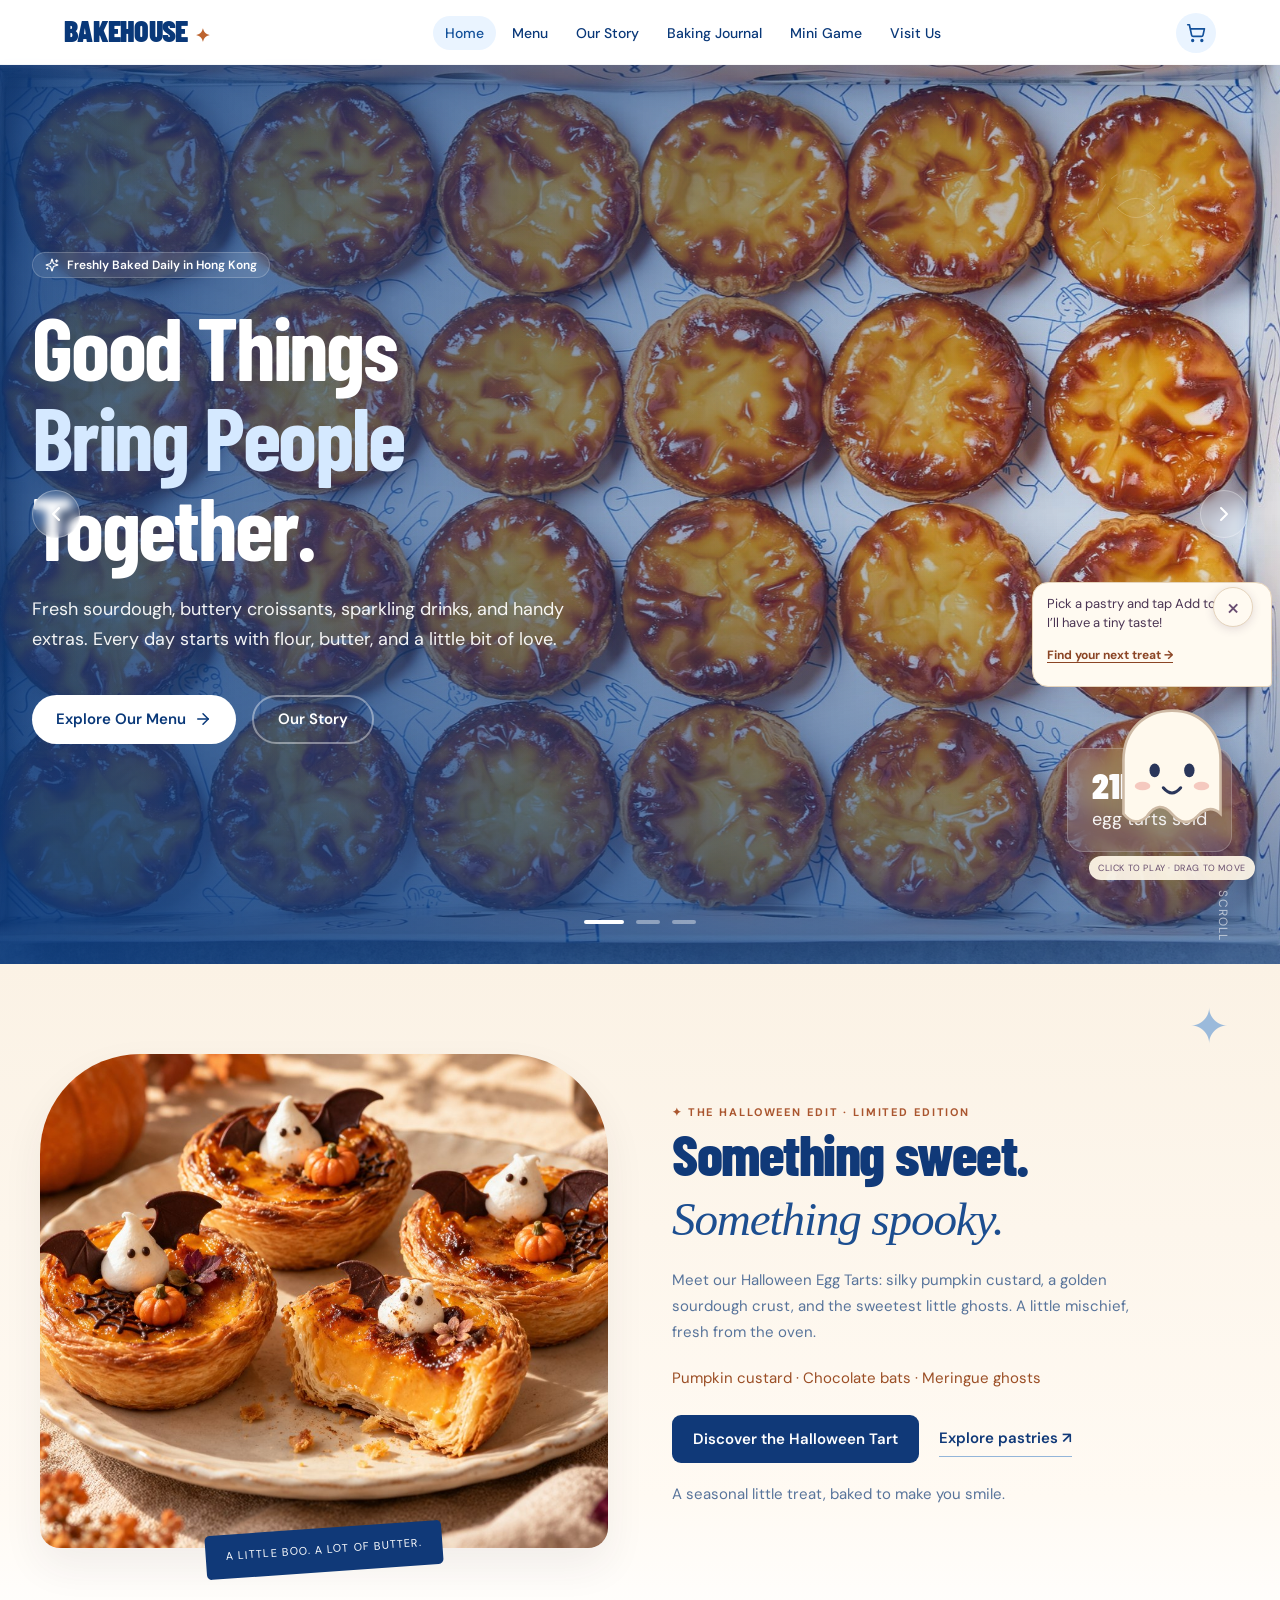
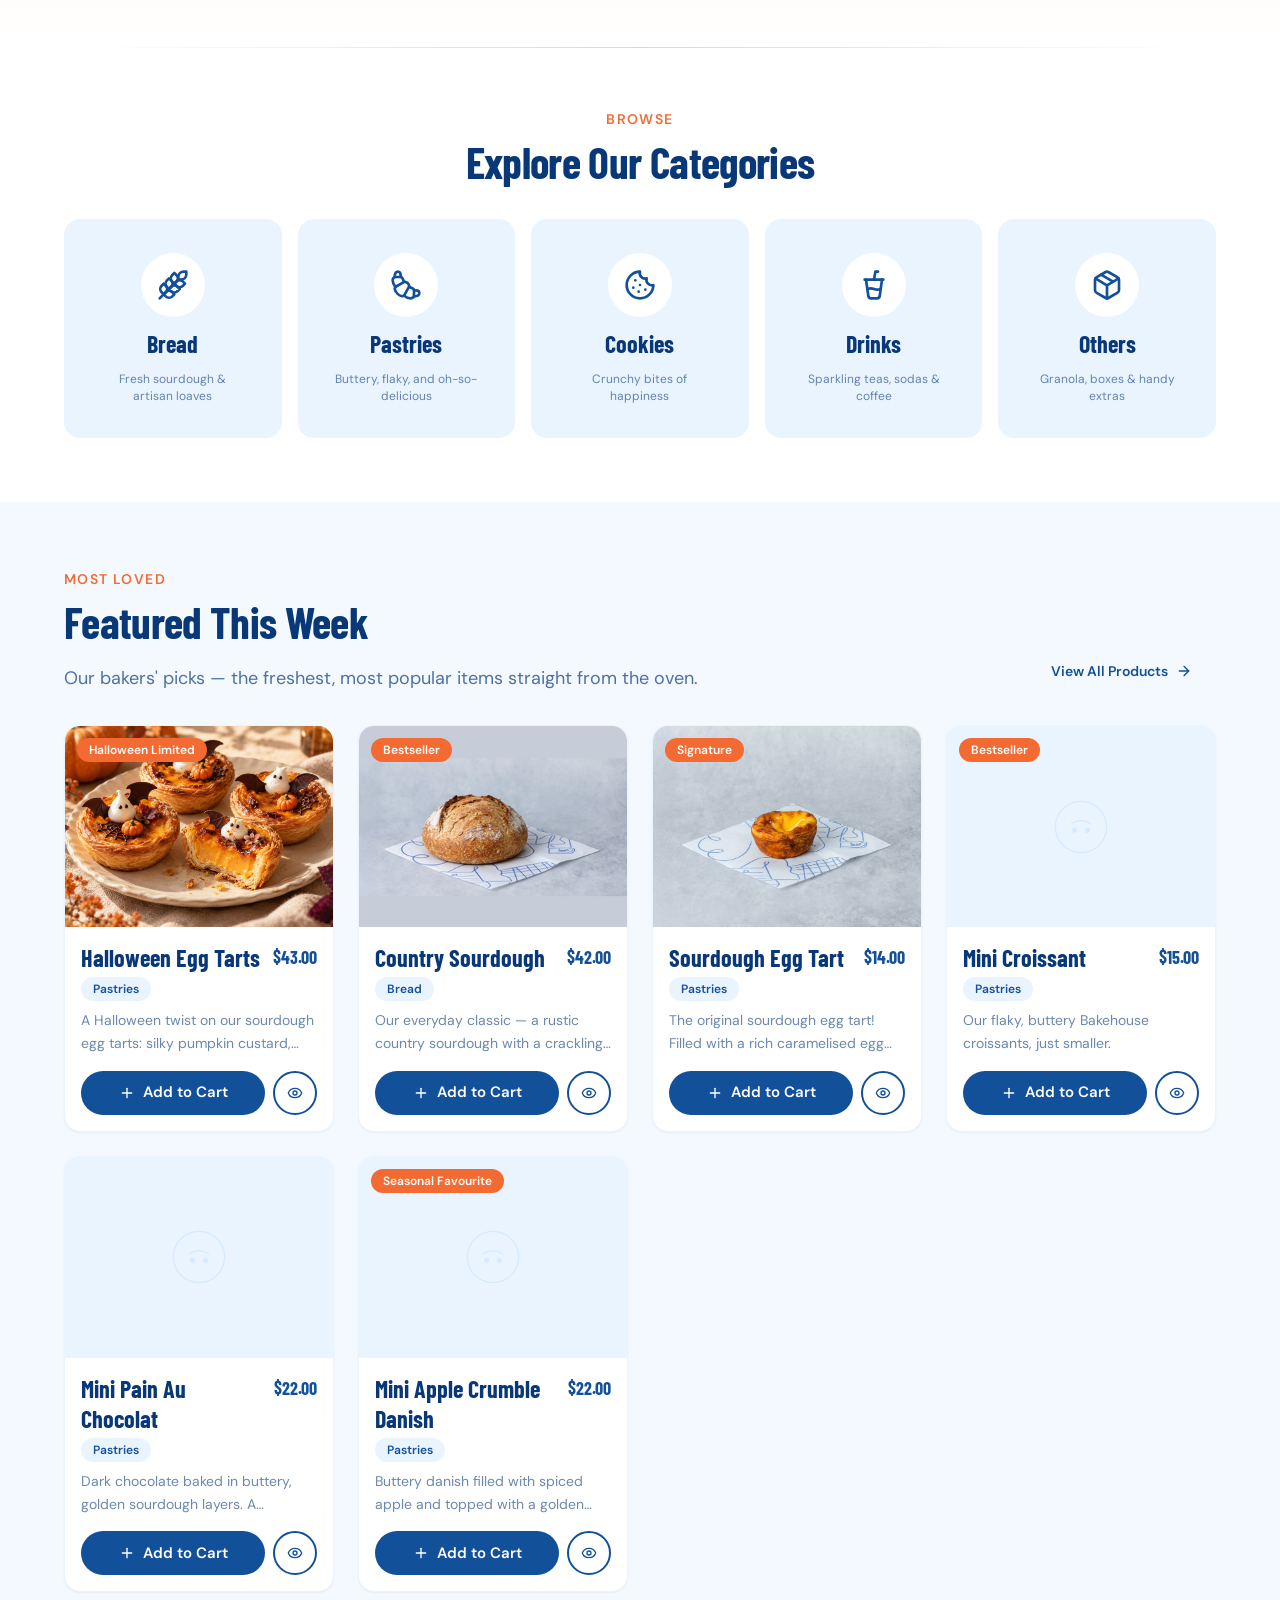
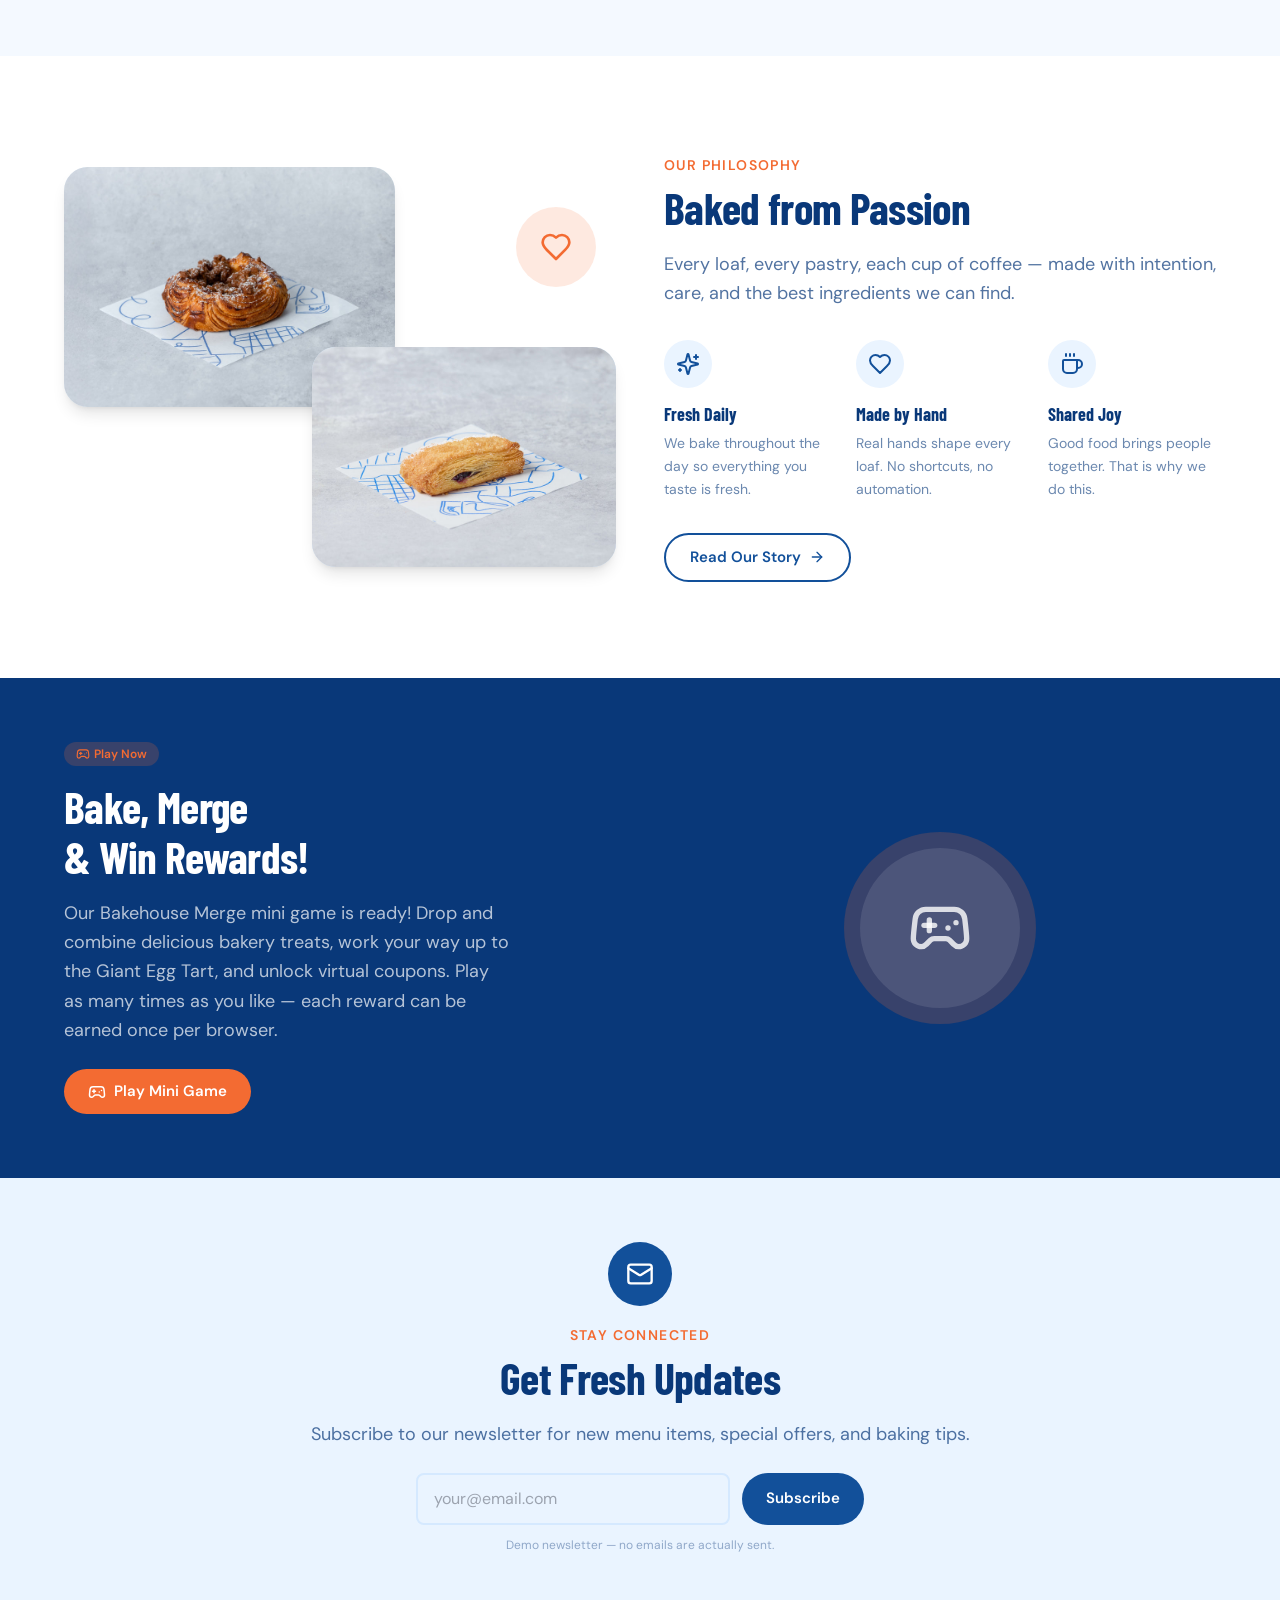
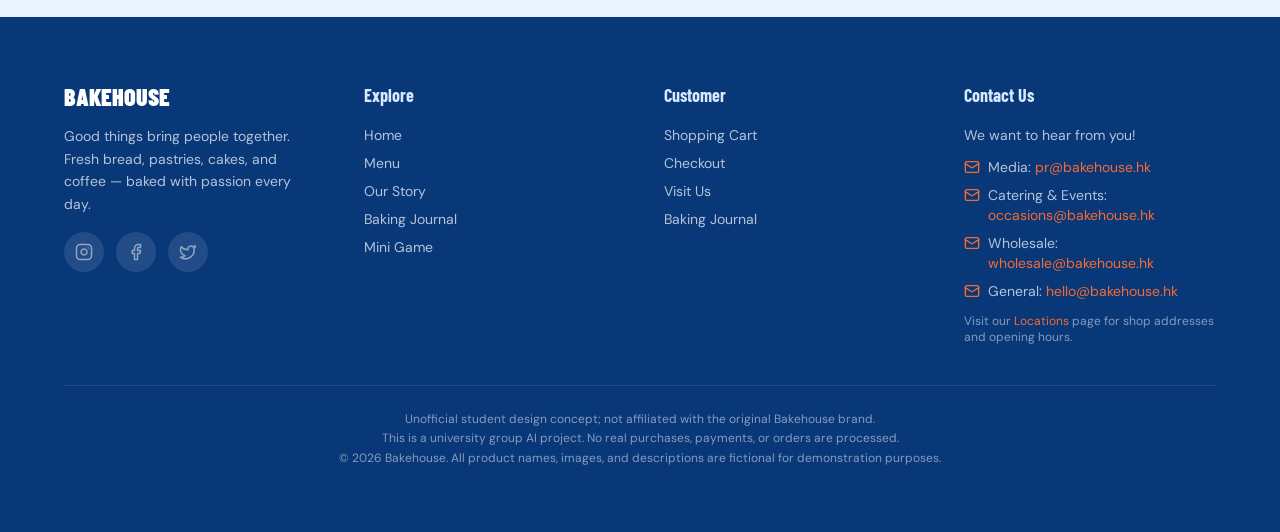
==== index.html @ 6589b511 "Load Boo game hint update" ====
<!DOCTYPE html>
<html lang="en">
  <head>
    <meta charset="UTF-8" />
    <link rel="icon" type="image/svg+xml" href="./favicon.svg" />
    <meta name="viewport" content="width=device-width, initial-scale=1.0" />
    <meta name="description" content="Bakehouse — A Modern Bakery Experience. Fresh bread, pastries, cakes, and coffee. Good things bring people together." />
    <meta name="author" content="Student Group AI Project" />
    <link rel="preconnect" href="https://fonts.googleapis.com" />
    <link rel="preconnect" href="https://fonts.gstatic.com" crossorigin />
    <link href="https://fonts.googleapis.com/css2?family=Barlow+Condensed:wght@400;500;600;700;800;900&family=Archivo+Black&family=DM+Sans:wght@400;500;600;700&family=Inter:wght@400;500;600;700&display=swap" rel="stylesheet" />
    <title>Bakehouse — A Modern Bakery Experience</title>
    <script type="module" crossorigin src="./assets/index-halloween.js?v=20261028gamehintv1"></script>
    <link rel="stylesheet" crossorigin href="./assets/index-Gh48ig3V.css">
    <link rel="stylesheet" href="./assets/halloween.css?v=20261027petrotatev4">
    <link rel="stylesheet" href="./assets/typography.css">
    <script>
      // Keep the embedded merge game at its natural height on mobile/desktop.
      window.addEventListener('message', function(event) {
        if (event.origin !== window.location.origin) return;
        if (!event.data || event.data.type !== 'bakehouse:game-height') return;
        var h = Number(event.data.height);
        if (!Number.isFinite(h) || h < 250 || h > 5000) return;
        document.querySelectorAll('iframe[src*="game.html?embedded=1"]').forEach(function(frame) {
          if (event.source === frame.contentWindow) frame.style.height = (h + 2) + 'px';
        });
      });
    </script>
    <script>
      // Reset SPA navigation at the moment a link is clicked and after React renders.
      (function(){
        if ('scrollRestoration' in history) history.scrollRestoration='manual';
        var token=0, previous=location.hash;
        function topNow(){
          window.scrollTo({left:0,top:0,behavior:'instant'});
          document.documentElement.scrollTop=0;
          document.body.scrollTop=0;
        }
        function reset(){
          var id=++token;
          document.documentElement.classList.add('route-resetting');
          topNow();
          // Let React finish the route render, then stop controlling the viewport.
          requestAnimationFrame(function(){
            if(id!==token)return;
            topNow();
            requestAnimationFrame(function(){
              if(id!==token)return;
              topNow();
              document.documentElement.classList.remove('route-resetting');
            });
          });
        }
        // React Router's Link uses click handlers before the hashchange occurs.
        document.addEventListener('click',function(e){
          if(e.defaultPrevented||e.button!==0||e.metaKey||e.ctrlKey||e.shiftKey||e.altKey)return;
          var link=e.target.closest&&e.target.closest('a[href]');
          if(!link)return;
          var url;
          try{url=new URL(link.href,location.href)}catch(_){return}
          if(url.origin!==location.origin||url.pathname!==location.pathname)return;
          if(url.hash && url.hash!==location.hash && url.hash.startsWith('#/')) reset();
        },true);
        window.addEventListener('hashchange',function(){if(location.hash!==previous){previous=location.hash;reset()}});
        window.addEventListener('popstate',reset);
        // Handle first load via a deep link too.
        if(location.hash && location.hash!=='#/')window.addEventListener('load',reset,{once:true});
      })();
    </script>
    <style>html.route-resetting,html.route-resetting body{scroll-behavior:auto!important;scroll-snap-type:none!important}</style>
  </head>
  <body>
    <div id="root"></div>
  </body>
</html>
---- assets/index-Gh48ig3V.css ----
*,:before,:after{--tw-border-spacing-x: 0;--tw-border-spacing-y: 0;--tw-translate-x: 0;--tw-translate-y: 0;--tw-rotate: 0;--tw-skew-x: 0;--tw-skew-y: 0;--tw-scale-x: 1;--tw-scale-y: 1;--tw-pan-x: ;--tw-pan-y: ;--tw-pinch-zoom: ;--tw-scroll-snap-strictness: proximity;--tw-gradient-from-position: ;--tw-gradient-via-position: ;--tw-gradient-to-position: ;--tw-ordinal: ;--tw-slashed-zero: ;--tw-numeric-figure: ;--tw-numeric-spacing: ;--tw-numeric-fraction: ;--tw-ring-inset: ;--tw-ring-offset-width: 0px;--tw-ring-offset-color: #fff;--tw-ring-color: rgb(59 130 246 / .5);--tw-ring-offset-shadow: 0 0 #0000;--tw-ring-shadow: 0 0 #0000;--tw-shadow: 0 0 #0000;--tw-shadow-colored: 0 0 #0000;--tw-blur: ;--tw-brightness: ;--tw-contrast: ;--tw-grayscale: ;--tw-hue-rotate: ;--tw-invert: ;--tw-saturate: ;--tw-sepia: ;--tw-drop-shadow: ;--tw-backdrop-blur: ;--tw-backdrop-brightness: ;--tw-backdrop-contrast: ;--tw-backdrop-grayscale: ;--tw-backdrop-hue-rotate: ;--tw-backdrop-invert: ;--tw-backdrop-opacity: ;--tw-backdrop-saturate: ;--tw-backdrop-sepia: ;--tw-contain-size: ;--tw-contain-layout: ;--tw-contain-paint: ;--tw-contain-style: }::backdrop{--tw-border-spacing-x: 0;--tw-border-spacing-y: 0;--tw-translate-x: 0;--tw-translate-y: 0;--tw-rotate: 0;--tw-skew-x: 0;--tw-skew-y: 0;--tw-scale-x: 1;--tw-scale-y: 1;--tw-pan-x: ;--tw-pan-y: ;--tw-pinch-zoom: ;--tw-scroll-snap-strictness: proximity;--tw-gradient-from-position: ;--tw-gradient-via-position: ;--tw-gradient-to-position: ;--tw-ordinal: ;--tw-slashed-zero: ;--tw-numeric-figure: ;--tw-numeric-spacing: ;--tw-numeric-fraction: ;--tw-ring-inset: ;--tw-ring-offset-width: 0px;--tw-ring-offset-color: #fff;--tw-ring-color: rgb(59 130 246 / .5);--tw-ring-offset-shadow: 0 0 #0000;--tw-ring-shadow: 0 0 #0000;--tw-shadow: 0 0 #0000;--tw-shadow-colored: 0 0 #0000;--tw-blur: ;--tw-brightness: ;--tw-contrast: ;--tw-grayscale: ;--tw-hue-rotate: ;--tw-invert: ;--tw-saturate: ;--tw-sepia: ;--tw-drop-shadow: ;--tw-backdrop-blur: ;--tw-backdrop-brightness: ;--tw-backdrop-contrast: ;--tw-backdrop-grayscale: ;--tw-backdrop-hue-rotate: ;--tw-backdrop-invert: ;--tw-backdrop-opacity: ;--tw-backdrop-saturate: ;--tw-backdrop-sepia: ;--tw-contain-size: ;--tw-contain-layout: ;--tw-contain-paint: ;--tw-contain-style: }*,:before,:after{box-sizing:border-box;border-width:0;border-style:solid;border-color:#e5e7eb}:before,:after{--tw-content: ""}html,:host{line-height:1.5;-webkit-text-size-adjust:100%;-moz-tab-size:4;-o-tab-size:4;tab-size:4;font-family:ui-sans-serif,system-ui,sans-serif,"Apple Color Emoji","Segoe UI Emoji",Segoe UI Symbol,"Noto Color Emoji";font-feature-settings:normal;font-variation-settings:normal;-webkit-tap-highlight-color:transparent}body{margin:0;line-height:inherit}hr{height:0;color:inherit;border-top-width:1px}abbr:where([title]){-webkit-text-decoration:underline dotted;text-decoration:underline dotted}h1,h2,h3,h4,h5,h6{font-size:inherit;font-weight:inherit}a{color:inherit;text-decoration:inherit}b,strong{font-weight:bolder}code,kbd,samp,pre{font-family:ui-monospace,SFMono-Regular,Menlo,Monaco,Consolas,Liberation Mono,Courier New,monospace;font-feature-settings:normal;font-variation-settings:normal;font-size:1em}small{font-size:80%}sub,sup{font-size:75%;line-height:0;position:relative;vertical-align:baseline}sub{bottom:-.25em}sup{top:-.5em}table{text-indent:0;border-color:inherit;border-collapse:collapse}button,input,optgroup,select,textarea{font-family:inherit;font-feature-settings:inherit;font-variation-settings:inherit;font-size:100%;font-weight:inherit;line-height:inherit;letter-spacing:inherit;color:inherit;margin:0;padding:0}button,select{text-transform:none}button,input:where([type=button]),input:where([type=reset]),input:where([type=submit]){-webkit-appearance:button;background-color:transparent;background-image:none}:-moz-focusring{outline:auto}:-moz-ui-invalid{box-shadow:none}progress{vertical-align:baseline}::-webkit-inner-spin-button,::-webkit-outer-spin-button{height:auto}[type=search]{-webkit-appearance:textfield;outline-offset:-2px}::-webkit-search-decoration{-webkit-appearance:none}::-webkit-file-upload-button{-webkit-appearance:button;font:inherit}summary{display:list-item}blockquote,dl,dd,h1,h2,h3,h4,h5,h6,hr,figure,p,pre{margin:0}fieldset{margin:0;padding:0}legend{padding:0}ol,ul,menu{list-style:none;margin:0;padding:0}dialog{padding:0}textarea{resize:vertical}input::-moz-placeholder,textarea::-moz-placeholder{opacity:1;color:#9ca3af}input::placeholder,textarea::placeholder{opacity:1;color:#9ca3af}button,[role=button]{cursor:pointer}:disabled{cursor:default}img,svg,video,canvas,audio,iframe,embed,object{display:block;vertical-align:middle}img,video{max-width:100%;height:auto}[hidden]:where(:not([hidden=until-found])){display:none}html{scroll-behavior:smooth}body{--tw-bg-opacity: 1;background-color:rgb(255 255 255 / var(--tw-bg-opacity, 1));font-family:DM Sans,sans-serif;--tw-text-opacity: 1;color:rgb(9 56 121 / var(--tw-text-opacity, 1));-webkit-font-smoothing:antialiased;-moz-osx-font-smoothing:grayscale}h1,h2,h3,h4,h5,h6{font-family:Barlow Condensed,sans-serif}*:focus-visible{border-radius:.25rem;outline:2px solid transparent;outline-offset:2px;--tw-ring-offset-shadow: var(--tw-ring-inset) 0 0 0 var(--tw-ring-offset-width) var(--tw-ring-offset-color);--tw-ring-shadow: var(--tw-ring-inset) 0 0 0 calc(2px + var(--tw-ring-offset-width)) var(--tw-ring-color);box-shadow:var(--tw-ring-offset-shadow),var(--tw-ring-shadow),var(--tw-shadow, 0 0 #0000);--tw-ring-opacity: 1;--tw-ring-color: rgb(18 80 154 / var(--tw-ring-opacity, 1));--tw-ring-offset-width: 2px;--tw-ring-offset-color: #FFFFFF}.container{width:100%}@media (min-width: 640px){.container{max-width:640px}}@media (min-width: 768px){.container{max-width:768px}}@media (min-width: 1024px){.container{max-width:1024px}}@media (min-width: 1280px){.container{max-width:1280px}}@media (min-width: 1536px){.container{max-width:1536px}}.btn-primary{display:inline-flex;align-items:center;justify-content:center;gap:.5rem;border-radius:9999px;--tw-bg-opacity: 1;background-color:rgb(18 80 154 / var(--tw-bg-opacity, 1));padding:.75rem 1.5rem;font-family:DM Sans,sans-serif;font-size:1rem;line-height:1.5rem;font-weight:600;--tw-text-opacity: 1;color:rgb(255 255 255 / var(--tw-text-opacity, 1));transition-property:all;transition-timing-function:cubic-bezier(.4,0,.2,1);transition-duration:.3s}.btn-primary:hover{--tw-translate-y: -.125rem;transform:translate(var(--tw-translate-x),var(--tw-translate-y)) rotate(var(--tw-rotate)) skew(var(--tw-skew-x)) skewY(var(--tw-skew-y)) scaleX(var(--tw-scale-x)) scaleY(var(--tw-scale-y));--tw-bg-opacity: 1;background-color:rgb(9 56 121 / var(--tw-bg-opacity, 1));--tw-shadow: 0 10px 15px -3px rgb(0 0 0 / .1), 0 4px 6px -4px rgb(0 0 0 / .1);--tw-shadow-colored: 0 10px 15px -3px var(--tw-shadow-color), 0 4px 6px -4px var(--tw-shadow-color);box-shadow:var(--tw-ring-offset-shadow, 0 0 #0000),var(--tw-ring-shadow, 0 0 #0000),var(--tw-shadow)}.btn-primary:active{--tw-translate-y: 0px;transform:translate(var(--tw-translate-x),var(--tw-translate-y)) rotate(var(--tw-rotate)) skew(var(--tw-skew-x)) skewY(var(--tw-skew-y)) scaleX(var(--tw-scale-x)) scaleY(var(--tw-scale-y))}.btn-secondary{display:inline-flex;align-items:center;justify-content:center;gap:.5rem;border-radius:9999px;border-width:2px;--tw-border-opacity: 1;border-color:rgb(18 80 154 / var(--tw-border-opacity, 1));padding:.75rem 1.5rem;font-family:DM Sans,sans-serif;font-size:1rem;line-height:1.5rem;font-weight:600;--tw-text-opacity: 1;color:rgb(18 80 154 / var(--tw-text-opacity, 1));transition-property:all;transition-timing-function:cubic-bezier(.4,0,.2,1);transition-duration:.3s}.btn-secondary:hover{--tw-translate-y: -.125rem;transform:translate(var(--tw-translate-x),var(--tw-translate-y)) rotate(var(--tw-rotate)) skew(var(--tw-skew-x)) skewY(var(--tw-skew-y)) scaleX(var(--tw-scale-x)) scaleY(var(--tw-scale-y));--tw-bg-opacity: 1;background-color:rgb(18 80 154 / var(--tw-bg-opacity, 1));--tw-text-opacity: 1;color:rgb(255 255 255 / var(--tw-text-opacity, 1));--tw-shadow: 0 10px 15px -3px rgb(0 0 0 / .1), 0 4px 6px -4px rgb(0 0 0 / .1);--tw-shadow-colored: 0 10px 15px -3px var(--tw-shadow-color), 0 4px 6px -4px var(--tw-shadow-color);box-shadow:var(--tw-ring-offset-shadow, 0 0 #0000),var(--tw-ring-shadow, 0 0 #0000),var(--tw-shadow)}.btn-secondary:active{--tw-translate-y: 0px;transform:translate(var(--tw-translate-x),var(--tw-translate-y)) rotate(var(--tw-rotate)) skew(var(--tw-skew-x)) skewY(var(--tw-skew-y)) scaleX(var(--tw-scale-x)) scaleY(var(--tw-scale-y))}.btn-accent{display:inline-flex;align-items:center;justify-content:center;gap:.5rem;border-radius:9999px;--tw-bg-opacity: 1;background-color:rgb(243 107 50 / var(--tw-bg-opacity, 1));padding:.75rem 1.5rem;font-family:DM Sans,sans-serif;font-size:1rem;line-height:1.5rem;font-weight:600;--tw-text-opacity: 1;color:rgb(255 255 255 / var(--tw-text-opacity, 1));transition-property:all;transition-timing-function:cubic-bezier(.4,0,.2,1);transition-duration:.3s}.btn-accent:hover{--tw-translate-y: -.125rem;transform:translate(var(--tw-translate-x),var(--tw-translate-y)) rotate(var(--tw-rotate)) skew(var(--tw-skew-x)) skewY(var(--tw-skew-y)) scaleX(var(--tw-scale-x)) scaleY(var(--tw-scale-y));opacity:.9;--tw-shadow: 0 10px 15px -3px rgb(0 0 0 / .1), 0 4px 6px -4px rgb(0 0 0 / .1);--tw-shadow-colored: 0 10px 15px -3px var(--tw-shadow-color), 0 4px 6px -4px var(--tw-shadow-color);box-shadow:var(--tw-ring-offset-shadow, 0 0 #0000),var(--tw-ring-shadow, 0 0 #0000),var(--tw-shadow)}.btn-accent:active{--tw-translate-y: 0px;transform:translate(var(--tw-translate-x),var(--tw-translate-y)) rotate(var(--tw-rotate)) skew(var(--tw-skew-x)) skewY(var(--tw-skew-y)) scaleX(var(--tw-scale-x)) scaleY(var(--tw-scale-y))}.card-hover{transition-property:all;transition-timing-function:cubic-bezier(.4,0,.2,1);transition-duration:.3s}.card-hover:hover{--tw-translate-y: -.25rem;transform:translate(var(--tw-translate-x),var(--tw-translate-y)) rotate(var(--tw-rotate)) skew(var(--tw-skew-x)) skewY(var(--tw-skew-y)) scaleX(var(--tw-scale-x)) scaleY(var(--tw-scale-y));--tw-shadow: 0 25px 50px -12px rgb(0 0 0 / .25);--tw-shadow-colored: 0 25px 50px -12px var(--tw-shadow-color);box-shadow:var(--tw-ring-offset-shadow, 0 0 #0000),var(--tw-ring-shadow, 0 0 #0000),var(--tw-shadow)}.section-padding{padding-left:1rem;padding-right:1rem}@media (min-width: 640px){.section-padding{padding-left:1.5rem;padding-right:1.5rem}}@media (min-width: 1024px){.section-padding{padding-left:2rem;padding-right:2rem}}@media (min-width: 1280px){.section-padding{padding-left:4rem;padding-right:4rem}}@media (min-width: 1536px){.section-padding{padding-left:6rem;padding-right:6rem}}.container-max{margin-left:auto;margin-right:auto;max-width:80rem}.input-field{width:100%;border-radius:.5rem;border-width:2px;--tw-border-opacity: 1;border-color:rgb(213 233 255 / var(--tw-border-opacity, 1));--tw-bg-opacity: 1;background-color:rgb(234 244 255 / var(--tw-bg-opacity, 1));padding:.75rem 1rem;font-family:DM Sans,sans-serif;font-size:1rem;line-height:1.5rem;--tw-text-opacity: 1;color:rgb(9 56 121 / var(--tw-text-opacity, 1))}.input-field::-moz-placeholder{--tw-placeholder-opacity: 1;color:rgb(156 163 175 / var(--tw-placeholder-opacity, 1))}.input-field::placeholder{--tw-placeholder-opacity: 1;color:rgb(156 163 175 / var(--tw-placeholder-opacity, 1))}.input-field{transition-property:color,background-color,border-color,text-decoration-color,fill,stroke;transition-timing-function:cubic-bezier(.4,0,.2,1);transition-duration:.2s}.input-field:focus{--tw-border-opacity: 1;border-color:rgb(18 80 154 / var(--tw-border-opacity, 1));--tw-bg-opacity: 1;background-color:rgb(255 255 255 / var(--tw-bg-opacity, 1));outline:2px solid transparent;outline-offset:2px}.badge{display:inline-flex;align-items:center;border-radius:9999px;padding:.25rem .75rem;font-family:DM Sans,sans-serif;font-size:.75rem;line-height:1rem;font-weight:600}.pointer-events-none{pointer-events:none}.\!visible{visibility:visible!important}.visible{visibility:visible}.fixed{position:fixed}.absolute{position:absolute}.relative{position:relative}.sticky{position:sticky}.inset-0{top:0;right:0;bottom:0;left:0}.inset-4{top:1rem;right:1rem;bottom:1rem;left:1rem}.inset-\[-5\%\]{top:-5%;right:-5%;bottom:-5%;left:-5%}.-bottom-12{bottom:-3rem}.-bottom-6{bottom:-1.5rem}.-left-4{left:-1rem}.-right-1{right:-.25rem}.-right-4{right:-1rem}.-right-6{right:-1.5rem}.-right-8{right:-2rem}.-top-1{top:-.25rem}.-top-8{top:-2rem}.bottom-0{bottom:0}.bottom-10{bottom:2.5rem}.bottom-28{bottom:7rem}.bottom-4{bottom:1rem}.bottom-48{bottom:12rem}.left-0{left:0}.left-1\/2{left:50%}.left-3{left:.75rem}.left-4{left:1rem}.left-8{left:2rem}.right-0{right:0}.right-12{right:3rem}.right-24{right:6rem}.right-3{right:.75rem}.right-4{right:1rem}.right-5{right:1.25rem}.right-6{right:1.5rem}.top-0{top:0}.top-1\/2{top:50%}.top-10{top:2.5rem}.top-24{top:6rem}.top-3{top:.75rem}.top-4{top:1rem}.top-48{top:12rem}.-z-10{z-index:-10}.z-0{z-index:0}.z-10{z-index:10}.z-20{z-index:20}.z-30{z-index:30}.z-40{z-index:40}.z-50{z-index:50}.z-\[100\]{z-index:100}.order-1{order:1}.order-2{order:2}.mx-auto{margin-left:auto;margin-right:auto}.mb-1{margin-bottom:.25rem}.mb-10{margin-bottom:2.5rem}.mb-12{margin-bottom:3rem}.mb-16{margin-bottom:4rem}.mb-2{margin-bottom:.5rem}.mb-3{margin-bottom:.75rem}.mb-4{margin-bottom:1rem}.mb-5{margin-bottom:1.25rem}.mb-6{margin-bottom:1.5rem}.mb-8{margin-bottom:2rem}.ml-2{margin-left:.5rem}.mr-1{margin-right:.25rem}.mr-2{margin-right:.5rem}.mt-0\.5{margin-top:.125rem}.mt-1{margin-top:.25rem}.mt-10{margin-top:2.5rem}.mt-12{margin-top:3rem}.mt-2{margin-top:.5rem}.mt-3{margin-top:.75rem}.mt-4{margin-top:1rem}.mt-6{margin-top:1.5rem}.mt-8{margin-top:2rem}.mt-auto{margin-top:auto}.line-clamp-2{overflow:hidden;display:-webkit-box;-webkit-box-orient:vertical;-webkit-line-clamp:2}.block{display:block}.inline-block{display:inline-block}.inline{display:inline}.flex{display:flex}.inline-flex{display:inline-flex}.grid{display:grid}.contents{display:contents}.hidden{display:none}.aspect-\[16\/9\]{aspect-ratio:16/9}.aspect-\[3\/4\]{aspect-ratio:3/4}.aspect-\[4\/3\]{aspect-ratio:4/3}.h-1{height:.25rem}.h-10{height:2.5rem}.h-12{height:3rem}.h-14{height:3.5rem}.h-16{height:4rem}.h-20{height:5rem}.h-24{height:6rem}.h-4{height:1rem}.h-48{height:12rem}.h-5{height:1.25rem}.h-64{height:16rem}.h-8{height:2rem}.h-9{height:2.25rem}.h-\[110\%\]{height:110%}.h-\[300px\]{height:300px}.h-\[400px\]{height:400px}.h-\[55\%\]{height:55%}.h-\[60\%\]{height:60%}.h-\[80\%\]{height:80%}.h-full{height:100%}.max-h-64{max-height:16rem}.min-h-\[120px\]{min-height:120px}.min-h-\[80px\]{min-height:80px}.min-h-screen{min-height:100vh}.w-10{width:2.5rem}.w-12{width:3rem}.w-14{width:3.5rem}.w-16{width:4rem}.w-20{width:5rem}.w-24{width:6rem}.w-4{width:1rem}.w-48{width:12rem}.w-5{width:1.25rem}.w-6{width:1.5rem}.w-64{width:16rem}.w-8{width:2rem}.w-9{width:2.25rem}.w-\[110\%\]{width:110%}.w-\[45\%\]{width:45%}.w-\[55\%\]{width:55%}.w-\[60\%\]{width:60%}.w-full{width:100%}.w-px{width:1px}.min-w-0{min-width:0px}.max-w-2xl{max-width:42rem}.max-w-3xl{max-width:48rem}.max-w-\[200px\]{max-width:200px}.max-w-\[260px\]{max-width:260px}.max-w-lg{max-width:32rem}.max-w-md{max-width:28rem}.max-w-xl{max-width:36rem}.flex-1{flex:1 1 0%}.flex-shrink-0{flex-shrink:0}.flex-grow{flex-grow:1}.origin-center{transform-origin:center}.-translate-x-1\/2{--tw-translate-x: -50%;transform:translate(var(--tw-translate-x),var(--tw-translate-y)) rotate(var(--tw-rotate)) skew(var(--tw-skew-x)) skewY(var(--tw-skew-y)) scaleX(var(--tw-scale-x)) scaleY(var(--tw-scale-y))}.-translate-y-1\/2{--tw-translate-y: -50%;transform:translate(var(--tw-translate-x),var(--tw-translate-y)) rotate(var(--tw-rotate)) skew(var(--tw-skew-x)) skewY(var(--tw-skew-y)) scaleX(var(--tw-scale-x)) scaleY(var(--tw-scale-y))}.translate-x-4{--tw-translate-x: 1rem;transform:translate(var(--tw-translate-x),var(--tw-translate-y)) rotate(var(--tw-rotate)) skew(var(--tw-skew-x)) skewY(var(--tw-skew-y)) scaleX(var(--tw-scale-x)) scaleY(var(--tw-scale-y))}.rotate-90{--tw-rotate: 90deg;transform:translate(var(--tw-translate-x),var(--tw-translate-y)) rotate(var(--tw-rotate)) skew(var(--tw-skew-x)) skewY(var(--tw-skew-y)) scaleX(var(--tw-scale-x)) scaleY(var(--tw-scale-y))}@keyframes bounce{0%,to{transform:translateY(-25%);animation-timing-function:cubic-bezier(.8,0,1,1)}50%{transform:none;animation-timing-function:cubic-bezier(0,0,.2,1)}}.animate-bounce{animation:bounce 1s infinite}@keyframes fadeIn{0%{opacity:0}to{opacity:1}}.animate-fade-in{animation:fadeIn .6s ease-out}@keyframes fadeInUp{0%{opacity:0;transform:translateY(20px)}to{opacity:1;transform:translateY(0)}}.animate-fade-in-up{animation:fadeInUp .6s ease-out}@keyframes float{0%,to{transform:translateY(0)}50%{transform:translateY(-10px)}}.animate-float{animation:float 3s ease-in-out infinite}@keyframes heroText{0%{opacity:0;transform:translateY(30px)}to{opacity:1;transform:translateY(0)}}.animate-hero-text{animation:heroText 1s cubic-bezier(.22,1,.36,1) forwards}@keyframes kenBurns{0%{transform:scale(1) translate(0)}to{transform:scale(1.08) translate(-1%,-1%)}}.animate-ken-burns{animation:kenBurns 6s ease-out forwards}@keyframes slideIn{0%{transform:translate(100%)}to{transform:translate(0)}}.animate-slide-in{animation:slideIn .3s ease-out}.cursor-not-allowed{cursor:not-allowed}.cursor-pointer{cursor:pointer}.select-none{-webkit-user-select:none;-moz-user-select:none;user-select:none}.resize-none{resize:none}.appearance-none{-webkit-appearance:none;-moz-appearance:none;appearance:none}.grid-cols-1{grid-template-columns:repeat(1,minmax(0,1fr))}.grid-cols-2{grid-template-columns:repeat(2,minmax(0,1fr))}.flex-col{flex-direction:column}.flex-wrap{flex-wrap:wrap}.items-start{align-items:flex-start}.items-end{align-items:flex-end}.items-center{align-items:center}.justify-center{justify-content:center}.justify-between{justify-content:space-between}.gap-0{gap:0px}.gap-1{gap:.25rem}.gap-10{gap:2.5rem}.gap-12{gap:3rem}.gap-2{gap:.5rem}.gap-3{gap:.75rem}.gap-4{gap:1rem}.gap-6{gap:1.5rem}.gap-8{gap:2rem}.space-y-2>:not([hidden])~:not([hidden]){--tw-space-y-reverse: 0;margin-top:calc(.5rem * calc(1 - var(--tw-space-y-reverse)));margin-bottom:calc(.5rem * var(--tw-space-y-reverse))}.space-y-20>:not([hidden])~:not([hidden]){--tw-space-y-reverse: 0;margin-top:calc(5rem * calc(1 - var(--tw-space-y-reverse)));margin-bottom:calc(5rem * var(--tw-space-y-reverse))}.space-y-3>:not([hidden])~:not([hidden]){--tw-space-y-reverse: 0;margin-top:calc(.75rem * calc(1 - var(--tw-space-y-reverse)));margin-bottom:calc(.75rem * var(--tw-space-y-reverse))}.space-y-4>:not([hidden])~:not([hidden]){--tw-space-y-reverse: 0;margin-top:calc(1rem * calc(1 - var(--tw-space-y-reverse)));margin-bottom:calc(1rem * var(--tw-space-y-reverse))}.space-y-5>:not([hidden])~:not([hidden]){--tw-space-y-reverse: 0;margin-top:calc(1.25rem * calc(1 - var(--tw-space-y-reverse)));margin-bottom:calc(1.25rem * var(--tw-space-y-reverse))}.space-y-6>:not([hidden])~:not([hidden]){--tw-space-y-reverse: 0;margin-top:calc(1.5rem * calc(1 - var(--tw-space-y-reverse)));margin-bottom:calc(1.5rem * var(--tw-space-y-reverse))}.self-start{align-self:flex-start}.overflow-hidden{overflow:hidden}.overflow-y-auto{overflow-y:auto}.truncate{overflow:hidden;text-overflow:ellipsis;white-space:nowrap}.whitespace-nowrap{white-space:nowrap}.whitespace-pre-line{white-space:pre-line}.rounded-2xl{border-radius:1rem}.rounded-3xl{border-radius:1.5rem}.rounded-\[2rem\]{border-radius:2rem}.rounded-\[40\%_60\%_60\%_40\%\/50\%_50\%_50\%_50\%\]{border-radius:40% 60% 60% 40%/50%}.rounded-\[50\%_50\%_50\%_50\%\/60\%_40\%_60\%_40\%\]{border-radius:50%/60% 40%}.rounded-full{border-radius:9999px}.rounded-lg{border-radius:.5rem}.rounded-xl{border-radius:.75rem}.border{border-width:1px}.border-0{border-width:0px}.border-2{border-width:2px}.border-t{border-top-width:1px}.border-t-2{border-top-width:2px}.border-dashed{border-style:dashed}.border-bakehouse-accent\/30{border-color:#f36b324d}.border-bakehouse-blue\/30{border-color:#12509a4d}.border-bakehouse-pale{--tw-border-opacity: 1;border-color:rgb(213 233 255 / var(--tw-border-opacity, 1))}.border-bakehouse-pale\/50{border-color:#d5e9ff80}.border-red-400{--tw-border-opacity: 1;border-color:rgb(248 113 113 / var(--tw-border-opacity, 1))}.border-transparent{border-color:transparent}.border-white\/10{border-color:#ffffff1a}.border-white\/20{border-color:#fff3}.border-white\/30{border-color:#ffffff4d}.border-white\/40{border-color:#fff6}.bg-bakehouse-accent{--tw-bg-opacity: 1;background-color:rgb(243 107 50 / var(--tw-bg-opacity, 1))}.bg-bakehouse-accent\/10{background-color:#f36b321a}.bg-bakehouse-accent\/15{background-color:#f36b3226}.bg-bakehouse-accent\/20{background-color:#f36b3233}.bg-bakehouse-blue{--tw-bg-opacity: 1;background-color:rgb(18 80 154 / var(--tw-bg-opacity, 1))}.bg-bakehouse-blue\/10{background-color:#12509a1a}.bg-bakehouse-deep{--tw-bg-opacity: 1;background-color:rgb(9 56 121 / var(--tw-bg-opacity, 1))}.bg-bakehouse-pale{--tw-bg-opacity: 1;background-color:rgb(213 233 255 / var(--tw-bg-opacity, 1))}.bg-bakehouse-pale\/50{background-color:#d5e9ff80}.bg-bakehouse-pale\/60{background-color:#d5e9ff99}.bg-bakehouse-soft{--tw-bg-opacity: 1;background-color:rgb(234 244 255 / var(--tw-bg-opacity, 1))}.bg-bakehouse-soft\/50{background-color:#eaf4ff80}.bg-bakehouse-soft\/95{background-color:#eaf4fff2}.bg-green-100{--tw-bg-opacity: 1;background-color:rgb(220 252 231 / var(--tw-bg-opacity, 1))}.bg-green-50{--tw-bg-opacity: 1;background-color:rgb(240 253 244 / var(--tw-bg-opacity, 1))}.bg-white{--tw-bg-opacity: 1;background-color:rgb(255 255 255 / var(--tw-bg-opacity, 1))}.bg-white\/10{background-color:#ffffff1a}.bg-white\/40{background-color:#fff6}.bg-white\/80{background-color:#fffc}.bg-white\/90{background-color:#ffffffe6}.bg-gradient-to-b{background-image:linear-gradient(to bottom,var(--tw-gradient-stops))}.bg-gradient-to-br{background-image:linear-gradient(to bottom right,var(--tw-gradient-stops))}.bg-gradient-to-r{background-image:linear-gradient(to right,var(--tw-gradient-stops))}.bg-gradient-to-t{background-image:linear-gradient(to top,var(--tw-gradient-stops))}.from-bakehouse-deep\/60{--tw-gradient-from: rgb(9 56 121 / .6) var(--tw-gradient-from-position);--tw-gradient-to: rgb(9 56 121 / 0) var(--tw-gradient-to-position);--tw-gradient-stops: var(--tw-gradient-from), var(--tw-gradient-to)}.from-bakehouse-deep\/80{--tw-gradient-from: rgb(9 56 121 / .8) var(--tw-gradient-from-position);--tw-gradient-to: rgb(9 56 121 / 0) var(--tw-gradient-to-position);--tw-gradient-stops: var(--tw-gradient-from), var(--tw-gradient-to)}.from-bakehouse-soft{--tw-gradient-from: #EAF4FF var(--tw-gradient-from-position);--tw-gradient-to: rgb(234 244 255 / 0) var(--tw-gradient-to-position);--tw-gradient-stops: var(--tw-gradient-from), var(--tw-gradient-to)}.via-bakehouse-deep\/40{--tw-gradient-to: rgb(9 56 121 / 0) var(--tw-gradient-to-position);--tw-gradient-stops: var(--tw-gradient-from), rgb(9 56 121 / .4) var(--tw-gradient-via-position), var(--tw-gradient-to)}.via-transparent{--tw-gradient-to: rgb(0 0 0 / 0) var(--tw-gradient-to-position);--tw-gradient-stops: var(--tw-gradient-from), transparent var(--tw-gradient-via-position), var(--tw-gradient-to)}.via-white{--tw-gradient-to: rgb(255 255 255 / 0) var(--tw-gradient-to-position);--tw-gradient-stops: var(--tw-gradient-from), #fff var(--tw-gradient-via-position), var(--tw-gradient-to)}.to-bakehouse-deep\/20{--tw-gradient-to: rgb(9 56 121 / .2) var(--tw-gradient-to-position)}.to-bakehouse-soft{--tw-gradient-to: #EAF4FF var(--tw-gradient-to-position)}.to-transparent{--tw-gradient-to: transparent var(--tw-gradient-to-position)}.to-white{--tw-gradient-to: #fff var(--tw-gradient-to-position)}.object-cover{-o-object-fit:cover;object-fit:cover}.p-1{padding:.25rem}.p-3{padding:.75rem}.p-4{padding:1rem}.p-5{padding:1.25rem}.p-6{padding:1.5rem}.p-8{padding:2rem}.px-2{padding-left:.5rem;padding-right:.5rem}.px-3{padding-left:.75rem;padding-right:.75rem}.px-4{padding-left:1rem;padding-right:1rem}.px-5{padding-left:1.25rem;padding-right:1.25rem}.px-6{padding-left:1.5rem;padding-right:1.5rem}.py-0\.5{padding-top:.125rem;padding-bottom:.125rem}.py-12{padding-top:3rem;padding-bottom:3rem}.py-16{padding-top:4rem;padding-bottom:4rem}.py-2{padding-top:.5rem;padding-bottom:.5rem}.py-20{padding-top:5rem;padding-bottom:5rem}.py-3{padding-top:.75rem;padding-bottom:.75rem}.py-4{padding-top:1rem;padding-bottom:1rem}.py-8{padding-top:2rem;padding-bottom:2rem}.pb-16{padding-bottom:4rem}.pb-32{padding-bottom:8rem}.pl-12{padding-left:3rem}.pr-8{padding-right:2rem}.pt-12{padding-top:3rem}.pt-16{padding-top:4rem}.pt-24{padding-top:6rem}.pt-3{padding-top:.75rem}.pt-4{padding-top:1rem}.pt-6{padding-top:1.5rem}.pt-8{padding-top:2rem}.text-left{text-align:left}.text-center{text-align:center}.font-black{font-family:Archivo Black,sans-serif}.font-body{font-family:DM Sans,sans-serif}.font-display{font-family:Barlow Condensed,sans-serif}.text-2xl{font-size:1.5rem;line-height:2rem}.text-3xl{font-size:1.875rem;line-height:2.25rem}.text-4xl{font-size:2.25rem;line-height:2.5rem}.text-5xl{font-size:3rem;line-height:1}.text-6xl{font-size:3.75rem;line-height:1}.text-\[8rem\]{font-size:8rem}.text-base{font-size:1rem;line-height:1.5rem}.text-lg{font-size:1.125rem;line-height:1.75rem}.text-sm{font-size:.875rem;line-height:1.25rem}.text-xl{font-size:1.25rem;line-height:1.75rem}.text-xs{font-size:.75rem;line-height:1rem}.font-black{font-weight:900}.font-bold{font-weight:700}.font-medium{font-weight:500}.font-semibold{font-weight:600}.uppercase{text-transform:uppercase}.leading-\[0\.92\]{line-height:.92}.leading-\[0\.95\]{line-height:.95}.leading-\[0\.9\]{line-height:.9}.leading-none{line-height:1}.leading-relaxed{line-height:1.625}.leading-snug{line-height:1.375}.leading-tight{line-height:1.25}.tracking-tight{letter-spacing:-.025em}.tracking-widest{letter-spacing:.1em}.text-bakehouse-accent{--tw-text-opacity: 1;color:rgb(243 107 50 / var(--tw-text-opacity, 1))}.text-bakehouse-blue{--tw-text-opacity: 1;color:rgb(18 80 154 / var(--tw-text-opacity, 1))}.text-bakehouse-blue\/20{color:#12509a33}.text-bakehouse-blue\/50{color:#12509a80}.text-bakehouse-blue\/60{color:#12509a99}.text-bakehouse-blue\/\[0\.06\]{color:#12509a0f}.text-bakehouse-deep{--tw-text-opacity: 1;color:rgb(9 56 121 / var(--tw-text-opacity, 1))}.text-bakehouse-deep\/40{color:#09387966}.text-bakehouse-deep\/50{color:#09387980}.text-bakehouse-deep\/60{color:#09387999}.text-bakehouse-deep\/70{color:#093879b3}.text-bakehouse-deep\/80{color:#093879cc}.text-bakehouse-pale{--tw-text-opacity: 1;color:rgb(213 233 255 / var(--tw-text-opacity, 1))}.text-green-500{--tw-text-opacity: 1;color:rgb(34 197 94 / var(--tw-text-opacity, 1))}.text-green-600{--tw-text-opacity: 1;color:rgb(22 163 74 / var(--tw-text-opacity, 1))}.text-red-500{--tw-text-opacity: 1;color:rgb(239 68 68 / var(--tw-text-opacity, 1))}.text-white{--tw-text-opacity: 1;color:rgb(255 255 255 / var(--tw-text-opacity, 1))}.text-white\/50{color:#ffffff80}.text-white\/60{color:#fff9}.text-white\/70{color:#ffffffb3}.text-white\/80{color:#fffc}.opacity-0{opacity:0}.opacity-100{opacity:1}.opacity-20{opacity:.2}.shadow-2xl{--tw-shadow: 0 25px 50px -12px rgb(0 0 0 / .25);--tw-shadow-colored: 0 25px 50px -12px var(--tw-shadow-color);box-shadow:var(--tw-ring-offset-shadow, 0 0 #0000),var(--tw-ring-shadow, 0 0 #0000),var(--tw-shadow)}.shadow-lg{--tw-shadow: 0 10px 15px -3px rgb(0 0 0 / .1), 0 4px 6px -4px rgb(0 0 0 / .1);--tw-shadow-colored: 0 10px 15px -3px var(--tw-shadow-color), 0 4px 6px -4px var(--tw-shadow-color);box-shadow:var(--tw-ring-offset-shadow, 0 0 #0000),var(--tw-ring-shadow, 0 0 #0000),var(--tw-shadow)}.shadow-md{--tw-shadow: 0 4px 6px -1px rgb(0 0 0 / .1), 0 2px 4px -2px rgb(0 0 0 / .1);--tw-shadow-colored: 0 4px 6px -1px var(--tw-shadow-color), 0 2px 4px -2px var(--tw-shadow-color);box-shadow:var(--tw-ring-offset-shadow, 0 0 #0000),var(--tw-ring-shadow, 0 0 #0000),var(--tw-shadow)}.shadow-sm{--tw-shadow: 0 1px 2px 0 rgb(0 0 0 / .05);--tw-shadow-colored: 0 1px 2px 0 var(--tw-shadow-color);box-shadow:var(--tw-ring-offset-shadow, 0 0 #0000),var(--tw-ring-shadow, 0 0 #0000),var(--tw-shadow)}.shadow-xl{--tw-shadow: 0 20px 25px -5px rgb(0 0 0 / .1), 0 8px 10px -6px rgb(0 0 0 / .1);--tw-shadow-colored: 0 20px 25px -5px var(--tw-shadow-color), 0 8px 10px -6px var(--tw-shadow-color);box-shadow:var(--tw-ring-offset-shadow, 0 0 #0000),var(--tw-ring-shadow, 0 0 #0000),var(--tw-shadow)}.ring-\[6px\]{--tw-ring-offset-shadow: var(--tw-ring-inset) 0 0 0 var(--tw-ring-offset-width) var(--tw-ring-offset-color);--tw-ring-shadow: var(--tw-ring-inset) 0 0 0 calc(6px + var(--tw-ring-offset-width)) var(--tw-ring-color);box-shadow:var(--tw-ring-offset-shadow),var(--tw-ring-shadow),var(--tw-shadow, 0 0 #0000)}.ring-bakehouse-soft{--tw-ring-opacity: 1;--tw-ring-color: rgb(234 244 255 / var(--tw-ring-opacity, 1))}.blur-3xl{--tw-blur: blur(64px);filter:var(--tw-blur) var(--tw-brightness) var(--tw-contrast) var(--tw-grayscale) var(--tw-hue-rotate) var(--tw-invert) var(--tw-saturate) var(--tw-sepia) var(--tw-drop-shadow)}.filter{filter:var(--tw-blur) var(--tw-brightness) var(--tw-contrast) var(--tw-grayscale) var(--tw-hue-rotate) var(--tw-invert) var(--tw-saturate) var(--tw-sepia) var(--tw-drop-shadow)}.backdrop-blur-md{--tw-backdrop-blur: blur(12px);-webkit-backdrop-filter:var(--tw-backdrop-blur) var(--tw-backdrop-brightness) var(--tw-backdrop-contrast) var(--tw-backdrop-grayscale) var(--tw-backdrop-hue-rotate) var(--tw-backdrop-invert) var(--tw-backdrop-opacity) var(--tw-backdrop-saturate) var(--tw-backdrop-sepia);backdrop-filter:var(--tw-backdrop-blur) var(--tw-backdrop-brightness) var(--tw-backdrop-contrast) var(--tw-backdrop-grayscale) var(--tw-backdrop-hue-rotate) var(--tw-backdrop-invert) var(--tw-backdrop-opacity) var(--tw-backdrop-saturate) var(--tw-backdrop-sepia)}.backdrop-blur-sm{--tw-backdrop-blur: blur(4px);-webkit-backdrop-filter:var(--tw-backdrop-blur) var(--tw-backdrop-brightness) var(--tw-backdrop-contrast) var(--tw-backdrop-grayscale) var(--tw-backdrop-hue-rotate) var(--tw-backdrop-invert) var(--tw-backdrop-opacity) var(--tw-backdrop-saturate) var(--tw-backdrop-sepia);backdrop-filter:var(--tw-backdrop-blur) var(--tw-backdrop-brightness) var(--tw-backdrop-contrast) var(--tw-backdrop-grayscale) var(--tw-backdrop-hue-rotate) var(--tw-backdrop-invert) var(--tw-backdrop-opacity) var(--tw-backdrop-saturate) var(--tw-backdrop-sepia)}.transition-all{transition-property:all;transition-timing-function:cubic-bezier(.4,0,.2,1);transition-duration:.15s}.transition-colors{transition-property:color,background-color,border-color,text-decoration-color,fill,stroke;transition-timing-function:cubic-bezier(.4,0,.2,1);transition-duration:.15s}.transition-opacity{transition-property:opacity;transition-timing-function:cubic-bezier(.4,0,.2,1);transition-duration:.15s}.transition-transform{transition-property:transform;transition-timing-function:cubic-bezier(.4,0,.2,1);transition-duration:.15s}.duration-1000{transition-duration:1s}.duration-200{transition-duration:.2s}.duration-300{transition-duration:.3s}.duration-500{transition-duration:.5s}.ease-in-out{transition-timing-function:cubic-bezier(.4,0,.2,1)}.scroll-to-top{position:fixed;bottom:2rem;right:2rem;z-index:50}@media (prefers-reduced-motion: reduce){*,*:before,*:after{animation-duration:.01ms!important;animation-iteration-count:1!important;transition-duration:.01ms!important;scroll-behavior:auto!important}}::-webkit-scrollbar{width:8px}::-webkit-scrollbar-track{background:#eaf4ff}::-webkit-scrollbar-thumb{background:#12509a;border-radius:4px}::-webkit-scrollbar-thumb:hover{background:#093879}.hover\:rotate-0:hover{--tw-rotate: 0deg;transform:translate(var(--tw-translate-x),var(--tw-translate-y)) rotate(var(--tw-rotate)) skew(var(--tw-skew-x)) skewY(var(--tw-skew-y)) scaleX(var(--tw-scale-x)) scaleY(var(--tw-scale-y))}.hover\:scale-110:hover{--tw-scale-x: 1.1;--tw-scale-y: 1.1;transform:translate(var(--tw-translate-x),var(--tw-translate-y)) rotate(var(--tw-rotate)) skew(var(--tw-skew-x)) skewY(var(--tw-skew-y)) scaleX(var(--tw-scale-x)) scaleY(var(--tw-scale-y))}.hover\:border-bakehouse-blue:hover{--tw-border-opacity: 1;border-color:rgb(18 80 154 / var(--tw-border-opacity, 1))}.hover\:bg-bakehouse-blue:hover{--tw-bg-opacity: 1;background-color:rgb(18 80 154 / var(--tw-bg-opacity, 1))}.hover\:bg-bakehouse-deep:hover{--tw-bg-opacity: 1;background-color:rgb(9 56 121 / var(--tw-bg-opacity, 1))}.hover\:bg-bakehouse-pale:hover{--tw-bg-opacity: 1;background-color:rgb(213 233 255 / var(--tw-bg-opacity, 1))}.hover\:bg-bakehouse-soft:hover{--tw-bg-opacity: 1;background-color:rgb(234 244 255 / var(--tw-bg-opacity, 1))}.hover\:bg-bakehouse-soft\/50:hover{background-color:#eaf4ff80}.hover\:bg-white\/10:hover{background-color:#ffffff1a}.hover\:bg-white\/20:hover{background-color:#fff3}.hover\:bg-white\/60:hover{background-color:#fff9}.hover\:text-bakehouse-accent:hover{--tw-text-opacity: 1;color:rgb(243 107 50 / var(--tw-text-opacity, 1))}.hover\:text-bakehouse-blue:hover{--tw-text-opacity: 1;color:rgb(18 80 154 / var(--tw-text-opacity, 1))}.hover\:text-bakehouse-deep:hover{--tw-text-opacity: 1;color:rgb(9 56 121 / var(--tw-text-opacity, 1))}.hover\:text-red-700:hover{--tw-text-opacity: 1;color:rgb(185 28 28 / var(--tw-text-opacity, 1))}.hover\:text-white:hover{--tw-text-opacity: 1;color:rgb(255 255 255 / var(--tw-text-opacity, 1))}.hover\:underline:hover{text-decoration-line:underline}.hover\:opacity-80:hover{opacity:.8}.hover\:shadow-md:hover{--tw-shadow: 0 4px 6px -1px rgb(0 0 0 / .1), 0 2px 4px -2px rgb(0 0 0 / .1);--tw-shadow-colored: 0 4px 6px -1px var(--tw-shadow-color), 0 2px 4px -2px var(--tw-shadow-color);box-shadow:var(--tw-ring-offset-shadow, 0 0 #0000),var(--tw-ring-shadow, 0 0 #0000),var(--tw-shadow)}.disabled\:cursor-not-allowed:disabled{cursor:not-allowed}.disabled\:opacity-40:disabled{opacity:.4}.group:hover .group-hover\:scale-105{--tw-scale-x: 1.05;--tw-scale-y: 1.05;transform:translate(var(--tw-translate-x),var(--tw-translate-y)) rotate(var(--tw-rotate)) skew(var(--tw-skew-x)) skewY(var(--tw-skew-y)) scaleX(var(--tw-scale-x)) scaleY(var(--tw-scale-y))}.group:hover .group-hover\:scale-110{--tw-scale-x: 1.1;--tw-scale-y: 1.1;transform:translate(var(--tw-translate-x),var(--tw-translate-y)) rotate(var(--tw-rotate)) skew(var(--tw-skew-x)) skewY(var(--tw-skew-y)) scaleX(var(--tw-scale-x)) scaleY(var(--tw-scale-y))}.group:hover .group-hover\:bg-bakehouse-blue{--tw-bg-opacity: 1;background-color:rgb(18 80 154 / var(--tw-bg-opacity, 1))}.group:hover .group-hover\:text-white{--tw-text-opacity: 1;color:rgb(255 255 255 / var(--tw-text-opacity, 1))}.group:hover .group-hover\:opacity-100{opacity:1}@media (min-width: 640px){.sm\:left-8{left:2rem}.sm\:right-12{right:3rem}.sm\:right-8{right:2rem}.sm\:col-span-2{grid-column:span 2 / span 2}.sm\:block{display:block}.sm\:flex{display:flex}.sm\:h-28{height:7rem}.sm\:w-28{width:7rem}.sm\:grid-cols-2{grid-template-columns:repeat(2,minmax(0,1fr))}.sm\:grid-cols-3{grid-template-columns:repeat(3,minmax(0,1fr))}.sm\:flex-row{flex-direction:row}.sm\:items-center{align-items:center}.sm\:p-8{padding:2rem}.sm\:px-6{padding-left:1.5rem;padding-right:1.5rem}.sm\:py-16{padding-top:4rem;padding-bottom:4rem}.sm\:text-3xl{font-size:1.875rem;line-height:2.25rem}.sm\:text-4xl{font-size:2.25rem;line-height:2.5rem}.sm\:text-5xl{font-size:3rem;line-height:1}.sm\:text-6xl{font-size:3.75rem;line-height:1}.sm\:text-7xl{font-size:4.5rem;line-height:1}.sm\:text-\[12rem\]{font-size:12rem}.sm\:text-base{font-size:1rem;line-height:1.5rem}.sm\:text-lg{font-size:1.125rem;line-height:1.75rem}.sm\:text-xl{font-size:1.25rem;line-height:1.75rem}}@media (min-width: 768px){.md\:col-span-2{grid-column:span 2 / span 2}.md\:aspect-auto{aspect-ratio:auto}.md\:h-full{height:100%}.md\:grid-cols-2{grid-template-columns:repeat(2,minmax(0,1fr))}.md\:grid-cols-3{grid-template-columns:repeat(3,minmax(0,1fr))}}@media (min-width: 1024px){.lg\:-left-10{left:-2.5rem}.lg\:left-1\/2{left:50%}.lg\:left-1\/4{left:25%}.lg\:right-1\/4{right:25%}.lg\:order-1{order:1}.lg\:order-2{order:2}.lg\:col-span-1{grid-column:span 1 / span 1}.lg\:col-span-2{grid-column:span 2 / span 2}.lg\:col-span-5{grid-column:span 5 / span 5}.lg\:col-span-7{grid-column:span 7 / span 7}.lg\:col-start-1{grid-column-start:1}.lg\:col-start-2{grid-column-start:2}.lg\:col-start-6{grid-column-start:6}.lg\:col-start-7{grid-column-start:7}.lg\:col-start-8{grid-column-start:8}.lg\:mx-0{margin-left:0;margin-right:0}.lg\:mb-24{margin-bottom:6rem}.lg\:block{display:block}.lg\:flex{display:flex}.lg\:hidden{display:none}.lg\:aspect-\[16\/10\]{aspect-ratio:16/10}.lg\:-translate-x-1\/2{--tw-translate-x: -50%;transform:translate(var(--tw-translate-x),var(--tw-translate-y)) rotate(var(--tw-rotate)) skew(var(--tw-skew-x)) skewY(var(--tw-skew-y)) scaleX(var(--tw-scale-x)) scaleY(var(--tw-scale-y))}.lg\:-rotate-1{--tw-rotate: -1deg;transform:translate(var(--tw-translate-x),var(--tw-translate-y)) rotate(var(--tw-rotate)) skew(var(--tw-skew-x)) skewY(var(--tw-skew-y)) scaleX(var(--tw-scale-x)) scaleY(var(--tw-scale-y))}.lg\:rotate-1{--tw-rotate: 1deg;transform:translate(var(--tw-translate-x),var(--tw-translate-y)) rotate(var(--tw-rotate)) skew(var(--tw-skew-x)) skewY(var(--tw-skew-y)) scaleX(var(--tw-scale-x)) scaleY(var(--tw-scale-y))}.lg\:grid-cols-12{grid-template-columns:repeat(12,minmax(0,1fr))}.lg\:grid-cols-2{grid-template-columns:repeat(2,minmax(0,1fr))}.lg\:grid-cols-3{grid-template-columns:repeat(3,minmax(0,1fr))}.lg\:grid-cols-4{grid-template-columns:repeat(4,minmax(0,1fr))}.lg\:grid-cols-5{grid-template-columns:repeat(5,minmax(0,1fr))}.lg\:flex-row-reverse{flex-direction:row-reverse}.lg\:gap-12{gap:3rem}.lg\:gap-16{gap:4rem}.lg\:gap-20{gap:5rem}.lg\:gap-6{gap:1.5rem}.lg\:gap-8{gap:2rem}.lg\:space-y-32>:not([hidden])~:not([hidden]){--tw-space-y-reverse: 0;margin-top:calc(8rem * calc(1 - var(--tw-space-y-reverse)));margin-bottom:calc(8rem * var(--tw-space-y-reverse))}.lg\:px-8{padding-left:2rem;padding-right:2rem}.lg\:py-12{padding-top:3rem;padding-bottom:3rem}.lg\:py-16{padding-top:4rem;padding-bottom:4rem}.lg\:py-20{padding-top:5rem;padding-bottom:5rem}.lg\:py-24{padding-top:6rem;padding-bottom:6rem}.lg\:py-28{padding-top:7rem;padding-bottom:7rem}.lg\:pb-24{padding-bottom:6rem}.lg\:pl-8{padding-left:2rem}.lg\:pr-8{padding-right:2rem}.lg\:pt-20{padding-top:5rem}.lg\:text-left{text-align:left}.lg\:text-right{text-align:right}.lg\:text-5xl{font-size:3rem;line-height:1}.lg\:text-6xl{font-size:3.75rem;line-height:1}.lg\:text-7xl{font-size:4.5rem;line-height:1}.lg\:text-8xl{font-size:6rem;line-height:1}.lg\:text-\[16rem\]{font-size:16rem}}@media (min-width: 1280px){.xl\:grid-cols-4{grid-template-columns:repeat(4,minmax(0,1fr))}.xl\:text-9xl{font-size:8rem;line-height:1}}
---- assets/halloween.css ----
.hw-feature{background:#fcf3e5;color:#36263f;padding:80px 28px;position:relative;overflow:hidden}.hw-feature:before{content:'✦';position:absolute;right:4%;top:25px;font-size:48px;color:#c57c40}.hw-feature-inner{max-width:1200px;margin:auto;display:grid;grid-template-columns:1fr 1fr;align-items:center;gap:72px}.hw-photo{position:relative;padding-bottom:24px}.hw-photo img{width:100%;height:auto;aspect-ratio:1.15;object-fit:cover;border-radius:160px 160px 16px 16px}.hw-photo-stamp{position:absolute;bottom:0;left:50%;transform:translateX(-50%) rotate(-4deg);white-space:nowrap;background:#432c57;color:#fff5e1;padding:13px 20px;font-size:11px;letter-spacing:1.5px;border-radius:5px}.hw-eyebrow{font-size:11px!important;letter-spacing:2px;font-weight:700;color:#9b4e25!important;margin-bottom:22px!important}.hw-copy h2{font-family:Georgia,serif;font-size:clamp(36px,3.8vw,52px);line-height:1.08;letter-spacing:-.025em;margin:0 0 24px}.hw-copy h2 em{color:#a65029;font-weight:400}.hw-copy p{font-family:'DM Sans',sans-serif;font-size:16px;line-height:1.7;color:#67566b;margin:0 0 20px}.hw-copy .hw-product-note{font-size:13px;color:#9b4e25}.hw-actions{display:flex;gap:22px;align-items:center;flex-wrap:wrap;margin:26px 0 18px}.hw-primary{background:#432c57;color:#fff8e9;padding:16px 23px;border-radius:5px;font:600 15px 'DM Sans',sans-serif;border:0;cursor:pointer;transition:background .2s,transform .2s}.hw-primary:hover{background:#70446d;transform:translateY(-2px)}.hw-link{font-size:15px;font-weight:600;border-bottom:1px solid #c1a4ba;padding:7px 0}.hw-copy .hw-caption{font-size:13px;color:#7d6a7e}.hw-primary:focus-visible,.hw-link:focus-visible,.hw-ghost-button:focus-visible,.hw-pet-close:focus-visible,.hw-pet-restore:focus-visible{outline:3px solid #db914e;outline-offset:4px}
.hw-pet{position:fixed;right:22px;bottom:20px;z-index:45;width:172px;text-align:center;pointer-events:none;font-family:'DM Sans',sans-serif}.hw-ghost-button{position:relative;display:block;width:156px;height:166px;margin:0 auto;padding:0;background:none;border:0;cursor:pointer;pointer-events:auto}.hw-ghost{width:100%;height:100%;overflow:visible;filter:drop-shadow(0 8px 10px #432c5710)}.hw-ghost-body{transform-origin:90px 100px;animation:hw-float 3s ease-in-out infinite}.hw-pet-name{display:inline-block;background:#fff8e9ed;color:#654b6c;padding:5px 9px;border-radius:20px;letter-spacing:.6px;font-size:9px}.hw-bubble{background:#fffaf1;color:#4a3453;border:1px solid #e5d4bc;border-radius:16px 16px 4px 16px;padding:12px 14px;font-size:14px;line-height:1.5;box-shadow:0 8px 28px #402a5112;text-align:left;width:206px;margin-left:-34px;opacity:0;transform:translateY(8px);transition:opacity .2s,transform .2s;max-height:120px;overflow:hidden}.hw-pet:hover .hw-bubble,.hw-pet:focus-within .hw-bubble,.hw-active .hw-bubble{opacity:1;transform:translateY(0)}.hw-pet-close{position:absolute;right:0;top:94px;pointer-events:auto;border:1px solid #e5d4bc;border-radius:50%;background:#fffaf1;color:#684c70;width:27px;height:27px;cursor:pointer;font-size:18px}.hw-snack{position:absolute;left:52px;top:103px;display:block;width:56px;height:48px;overflow:hidden;border-radius:50%;filter:drop-shadow(0 3px 4px #432c5733)}.hw-snack img{width:100%;height:100%;object-fit:cover}.hw-catch .hw-snack{animation:hw-catch .65s ease-out both}.hw-eat .hw-snack{animation:hw-nibble 1.85s steps(4,end) both}.hw-eat .hw-ghost-body{animation:hw-chew .28s ease-in-out infinite}.hw-eat .hw-mouth{animation:hw-mouth .28s ease-in-out infinite;transform-origin:91px 120px}.hw-happy .hw-snack{display:none}.hw-sparkles{position:absolute;top:45px;left:0;width:100%;font-size:30px;color:#d88c42;opacity:0;pointer-events:none}.hw-happy .hw-sparkles{animation:hw-sparkles 1.6s ease-out both}.hw-pet-restore{position:fixed;right:20px;bottom:20px;z-index:45;border:1px solid #e5d4bc;border-radius:50%;width:46px;height:46px;background:#fff8e9;box-shadow:0 4px 16px #402a511a;font-size:25px;cursor:pointer}body:has(.hw-feature) header nav>a:first-child:after{content:'✦';color:#bd642f;font-size:18px;margin-left:8px}
@keyframes hw-float{50%{transform:translateY(-7px) rotate(2deg)}}@keyframes hw-catch{from{transform:translate(-90px,-70px) rotate(-24deg) scale(.3);opacity:0}to{transform:none;opacity:1}}@keyframes hw-chew{50%{transform:translateY(3px) rotate(-3deg)}}@keyframes hw-mouth{50%{transform:scale(1.3,.5)}}@keyframes hw-nibble{0%{clip-path:inset(0);transform:rotate(-8deg)}25%{clip-path:inset(0 24% 0 0);transform:rotate(8deg)}50%{clip-path:inset(0 48% 0 0);transform:rotate(-8deg)}75%{clip-path:inset(0 72% 0 0)}100%{clip-path:inset(0 100% 0 0);transform:scale(.7)}}@keyframes hw-sparkles{0%{opacity:0;transform:scale(.5)}30%{opacity:1}100%{opacity:0;transform:translateY(-35px) scale(1.3)}}
@media(max-width:700px){.hw-feature{padding:48px 22px}.hw-feature-inner{grid-template-columns:1fr;gap:38px}.hw-photo{max-width:480px;margin:auto;width:100%}.hw-copy h2{font-size:clamp(34px,9vw,40px)}.hw-photo-stamp{font-size:10px;letter-spacing:.8px}.hw-pet{right:8px;bottom:12px;width:112px}.hw-ghost-button{width:104px;height:113px}.hw-bubble{width:170px;margin-left:-60px;font-size:13px;padding:10px 12px}.hw-pet-name{font-size:8px;letter-spacing:.5px;padding:4px 7px}.hw-pet-close{top:94px;right:0;width:25px;height:25px}.hw-snack{width:38px;height:33px;left:33px;top:68px}.hw-sparkles{font-size:23px;top:25px}.hw-actions{gap:16px}.hw-primary{padding:15px 18px}.hw-pet-restore{right:12px;bottom:12px}}
@media(prefers-reduced-motion:reduce){.hw-ghost-body,.hw-snack,.hw-mouth,.hw-sparkles{animation:none!important}.hw-eat .hw-snack{opacity:.5}.hw-bubble,.hw-primary{transition:none}}
/* Keep existing controls clear of the companion. */
.scroll-to-top{right:auto!important;left:20px!important}body:has(.hw-pet) [role=status].animate-slide-in{max-width:min(360px,calc(100vw - 32px))}body:has(.hw-pet) .fixed.bottom-4.right-4{right:auto;left:16px;top:80px;bottom:auto}
.hw-ghost-button{touch-action:none;cursor:grab;user-select:none;-webkit-user-select:none}.hw-dragging .hw-ghost-button{cursor:grabbing}.hw-dragging .hw-ghost-body{animation-play-state:paused}.hw-bubble{max-height:160px;pointer-events:auto}.hw-bubble p{margin:0}.hw-pet-cta{display:inline-flex;align-items:center;min-height:36px;color:#8b4525;font-weight:700;font-size:12px;text-decoration:underline;text-underline-offset:3px;margin-top:5px;pointer-events:auto}.hw-pet-cta:focus-visible{outline:3px solid #db914e;outline-offset:3px}.hw-pet-close{top:auto;bottom:150px}@media(max-width:700px){.hw-pet-close{top:auto;bottom:100px}.hw-pet-cta{font-size:12px}}

/* The close control sits above the ghost and has a touch-sized target. */
.hw-pet-close{top:5px;right:5px;bottom:auto;z-index:3;width:40px;height:40px;font-size:26px;line-height:1;display:grid;place-items:center;box-shadow:0 2px 10px #402a5126}
.hw-bubble{padding-right:46px}
@media(max-width:700px){.hw-pet-close{top:4px;right:4px;bottom:auto;width:40px;height:40px}}

/* Halloween feature: harmonious editorial typography and spacing */
.hw-feature{padding-block:clamp(54px,7vw,92px);background:#fcf3e5}
.hw-feature-inner{gap:clamp(32px,5vw,68px)}
.hw-copy h2{font-family:Georgia,'Times New Roman',serif!important;font-size:clamp(34px,3.5vw,49px)!important;font-weight:600!important;line-height:1.16!important;letter-spacing:-.03em!important;color:#36263f}
.hw-copy h2 em{font-family:inherit!important;font-weight:400!important;font-style:italic;color:#a65029}
.hw-copy .hw-eyebrow{font-family:'DM Sans',sans-serif!important;font-size:11px!important;letter-spacing:.17em!important;margin-bottom:18px!important}
.hw-copy p{font-family:'DM Sans',sans-serif!important;font-size:15px!important;line-height:1.75!important;max-width:510px}
.hw-photo img{border-radius:140px 140px 16px 16px;box-shadow:0 18px 40px rgba(54,38,63,.07)}
.hw-photo-stamp{font-family:'DM Sans',sans-serif;letter-spacing:.1em}
.hw-actions{margin-top:23px;gap:20px}.hw-primary{border-radius:9px!important;padding:14px 21px}.hw-link{font-family:'DM Sans',sans-serif}
@media(max-width:700px){.hw-feature{padding:48px 20px}.hw-copy h2{font-size:clamp(32px,8vw,41px)!important}}

/* Editorial transition into the next home section */
.hw-feature{background:linear-gradient(180deg,#fbf2e5 0%,#fffaf3 78%,#ffffff 100%)!important;padding-bottom:clamp(50px,6vw,80px)!important}
.hw-feature::after{content:"";display:block;position:absolute;bottom:0;left:7%;right:7%;height:1px;background:linear-gradient(90deg,transparent,#e4d6c5,transparent)}
.hw-feature + section{padding-top:clamp(36px,4.5vw,64px)!important}
.hw-copy h2{font-family:'Barlow Condensed', 'DM Sans', sans-serif!important;font-weight:800!important;letter-spacing:-.025em!important;font-size:clamp(40px,4.5vw,62px)!important;line-height:1.02!important}
.hw-copy h2 em{font-family:Georgia,serif!important;font-weight:400!important;font-size:.82em;letter-spacing:-.025em}
.hw-eyebrow{color:#aa562f!important}
.hw-photo img{border-radius:100px 100px 20px 20px!important}
@media(max-width:700px){.hw-feature{padding-bottom:42px!important}.hw-copy h2{font-size:clamp(38px,10vw,51px)!important}}

/* 2026 Bakehouse brand palette – Halloween editorial section */
.hw-feature{background:linear-gradient(180deg,#fbf5eb 0%,#f7f9fd 86%,#fff 100%);color:#103978}
.hw-copy h2{color:#103978}
.hw-copy h2 em{color:#1c4e90;font-style:italic}
.hw-copy p,.hw-copy .hw-caption{color:#58749b}
.hw-photo-stamp,.hw-primary{background:#103978;color:#fff}
.hw-primary:hover{background:#1f59a0}
.hw-link{color:#103978;border-bottom-color:#93b5d9}
.hw-feature:before{color:#9bbadb}

/* Pet v3: draggable on any viewport. */
.hw-pet{z-index:90;touch-action:none}.hw-ghost-button{touch-action:none;cursor:grab}.hw-ghost-button:active{cursor:grabbing}.hw-pet-name{white-space:nowrap;font-size:9px}.hw-bubble{width:230px;max-width:calc(100vw - 20px);opacity:1;transform:none}.hw-pet-close{z-index:4}.hw-pet-restore{z-index:90}

/* v4: display compact messages after the first scroll, then rotate them. */
.hw-pet .hw-bubble{opacity:0;visibility:hidden;transform:translateY(8px);pointer-events:none;max-height:none;overflow:visible;box-sizing:border-box;width:240px;max-width:min(240px,calc(100vw - 24px));margin-left:-54px;padding:12px 14px;font-size:13px;line-height:1.45;text-wrap:pretty}
.hw-pet.hw-active .hw-bubble{opacity:1;visibility:visible;transform:translateY(0)}
.hw-pet .hw-bubble p{overflow-wrap:break-word}
@media(max-width:700px){.hw-pet .hw-bubble{width:198px;max-width:min(198px,calc(100vw - 20px));margin-left:-70px}}

.hw-pet:not(.hw-active):hover .hw-bubble,.hw-pet:not(.hw-active):focus-within .hw-bubble{opacity:0;visibility:hidden;transform:translateY(8px)}
---- assets/typography.css ----
/* A restrained, fluid type scale shared by the existing pages and seasonal UI. */
:root {
  --type-body: 1rem;
  --type-page-title: clamp(2.25rem, 4.5vw, 3.5rem);
  --type-section-title: clamp(2rem, 3.5vw, 2.75rem);
  --type-hero-title: clamp(3rem, 7vw, 5.5rem);
}
body {
  font-family: 'DM Sans', Arial, sans-serif;
  font-size: var(--type-body);
  line-height: 1.6;
  -webkit-font-smoothing: antialiased;
}
main h1.font-display {
  font-size: var(--type-page-title);
  line-height: 1.08;
  font-weight: 700;
  letter-spacing: -.02em;
  text-wrap: balance;
}
main h2.font-display {
  font-size: var(--type-section-title);
  line-height: 1.15;
  font-weight: 700;
  letter-spacing: -.015em;
  text-wrap: balance;
}
main h3.font-display {
  font-size: clamp(1.375rem, 2vw, 1.5rem);
  line-height: 1.25;
  font-weight: 700;
}
main section.min-h-screen h1.font-display {
  font-size: var(--type-hero-title);
  line-height: 1.02;
  max-width: 13ch;
  letter-spacing: -.025em;
}
main section.min-h-screen p.font-body {
  font-size: clamp(1rem, 1.5vw, 1.125rem);
  line-height: 1.65;
  max-width: 48ch;
}
main .btn-primary, main .btn-secondary, main .btn-accent {
  font-size: .9375rem;
  line-height: 1.4;
  min-height: 44px;
}
.hw-copy h2 { text-wrap: balance; }
.hw-copy > p:not(.hw-eyebrow) { max-width: 48ch; }
.hw-link { line-height: 1.5; }
.hw-eyebrow { line-height: 1.6; }
/* Summary panels need a quieter heading than a full section. */
main .sticky h2.font-display { font-size: 1.75rem; }
@media (max-width: 700px) {
  main section.min-h-screen h1.font-display { max-width: 12ch; }
  .hw-actions { gap: 14px; }
  .hw-primary, .hw-link { font-size: 14px; }
  .hw-copy .hw-caption { font-size: 13px; line-height: 1.6; }
}
/* Keep promotional copy readable while the background carousel changes. */
main section.min-h-screen .animate-hero-text { animation: none; opacity: 1; transform: none; }
main section.min-h-screen p.font-body { color: rgba(255,255,255,.94); }
@media (max-width: 700px) {
  main section.min-h-screen > button[aria-label="Previous slide"],
  main section.min-h-screen > button[aria-label="Next slide"] { display: none; }
}
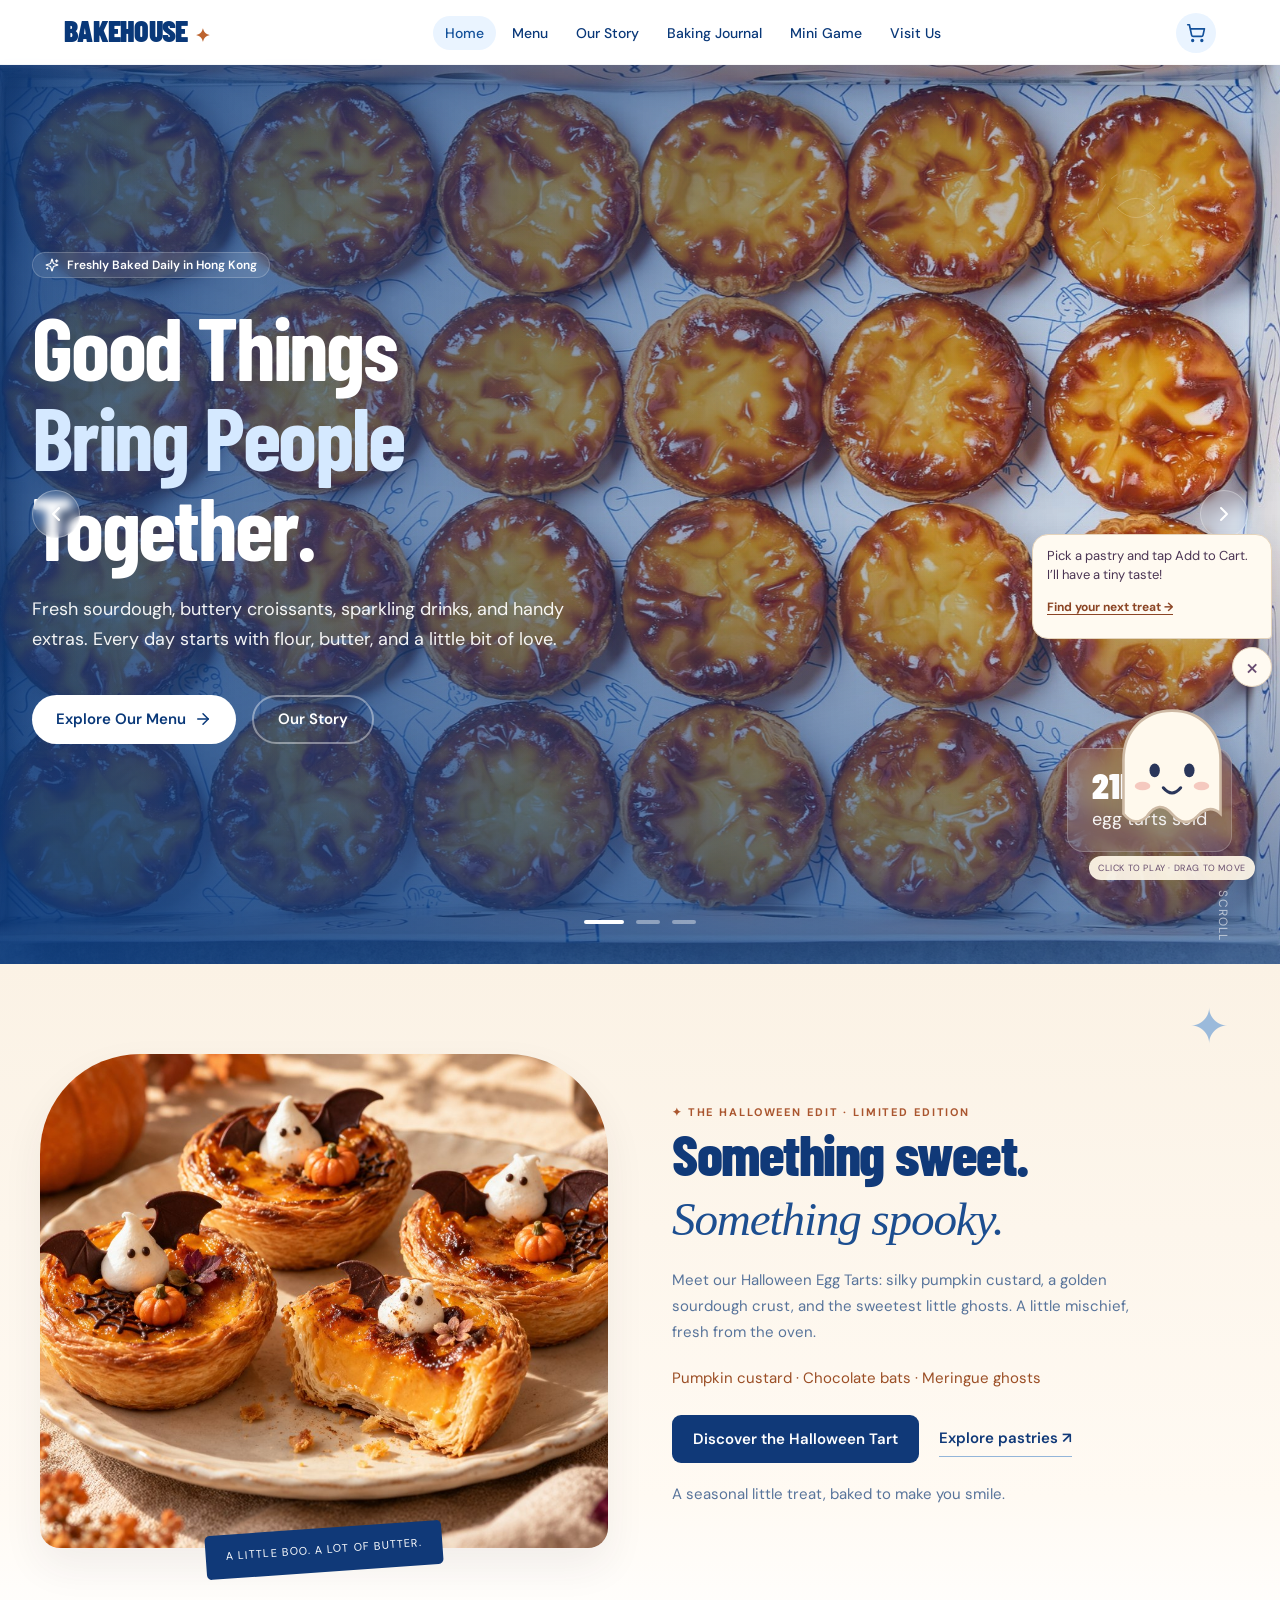
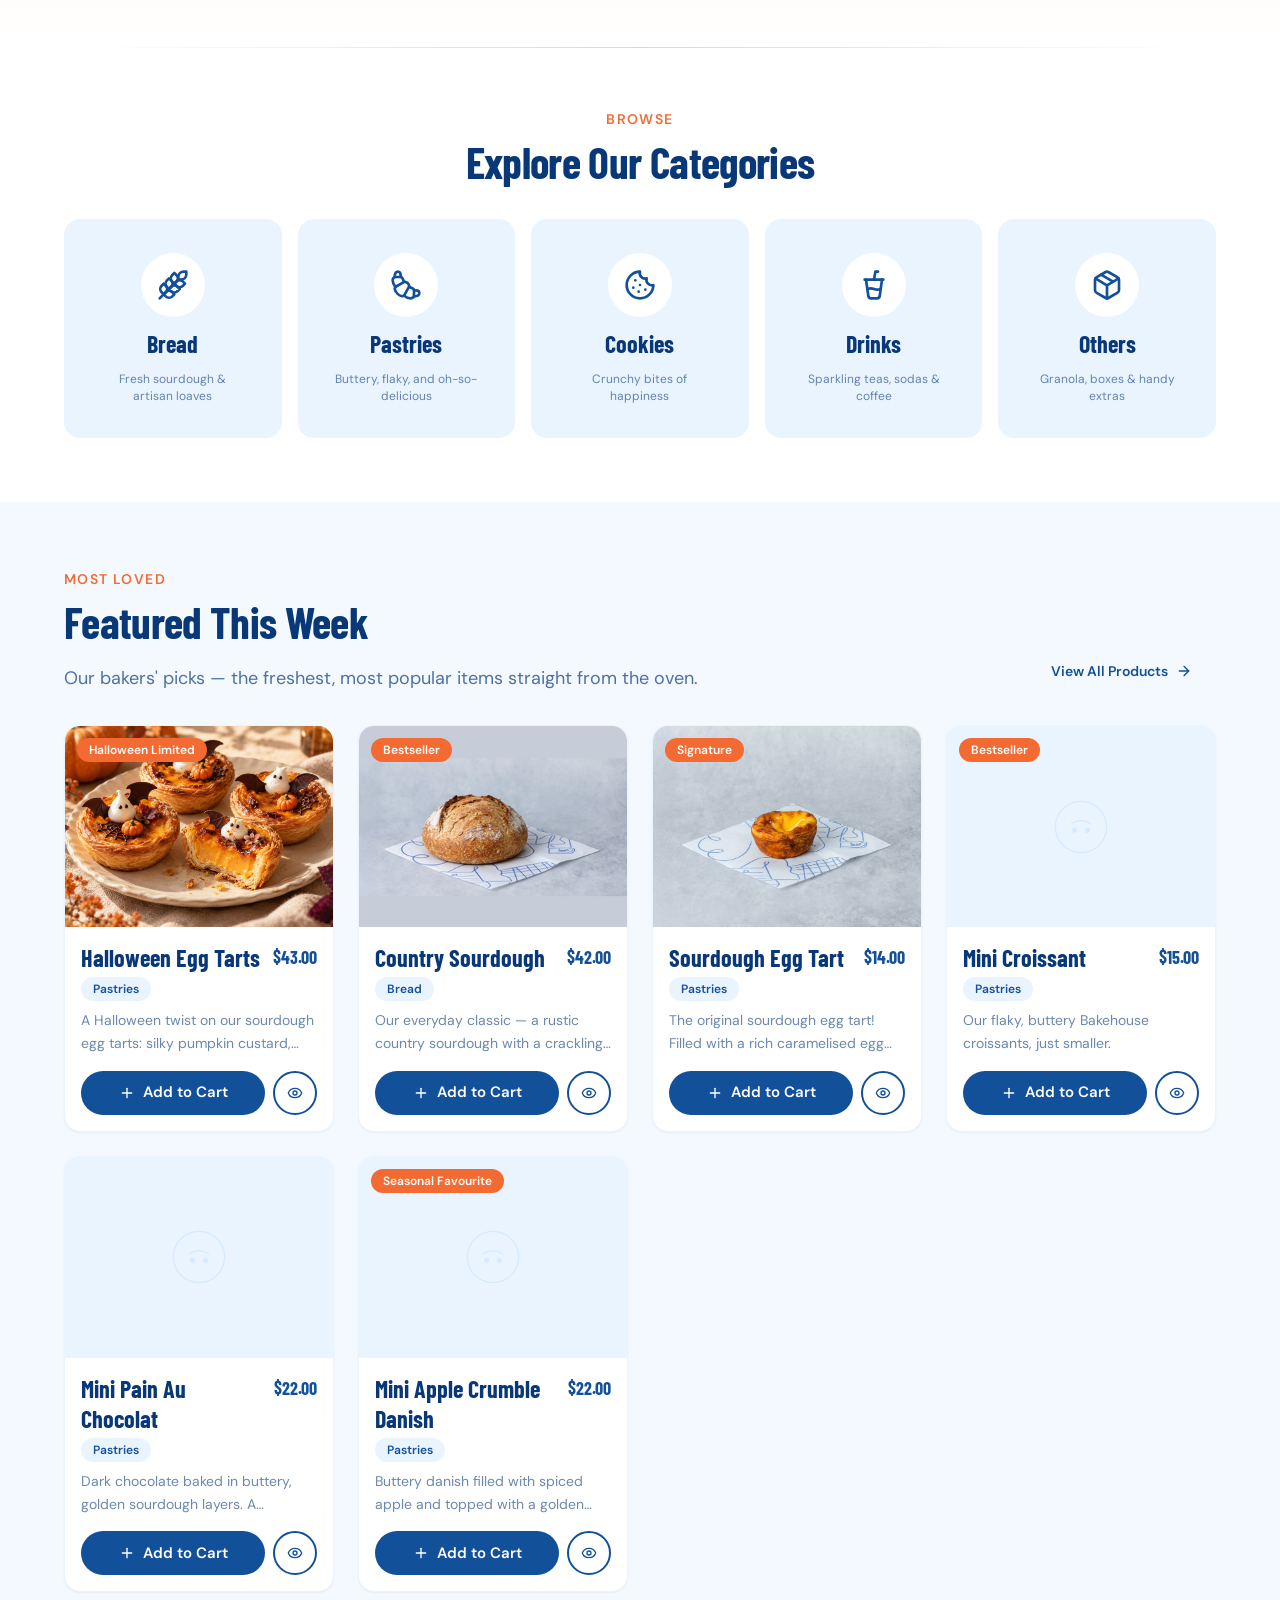
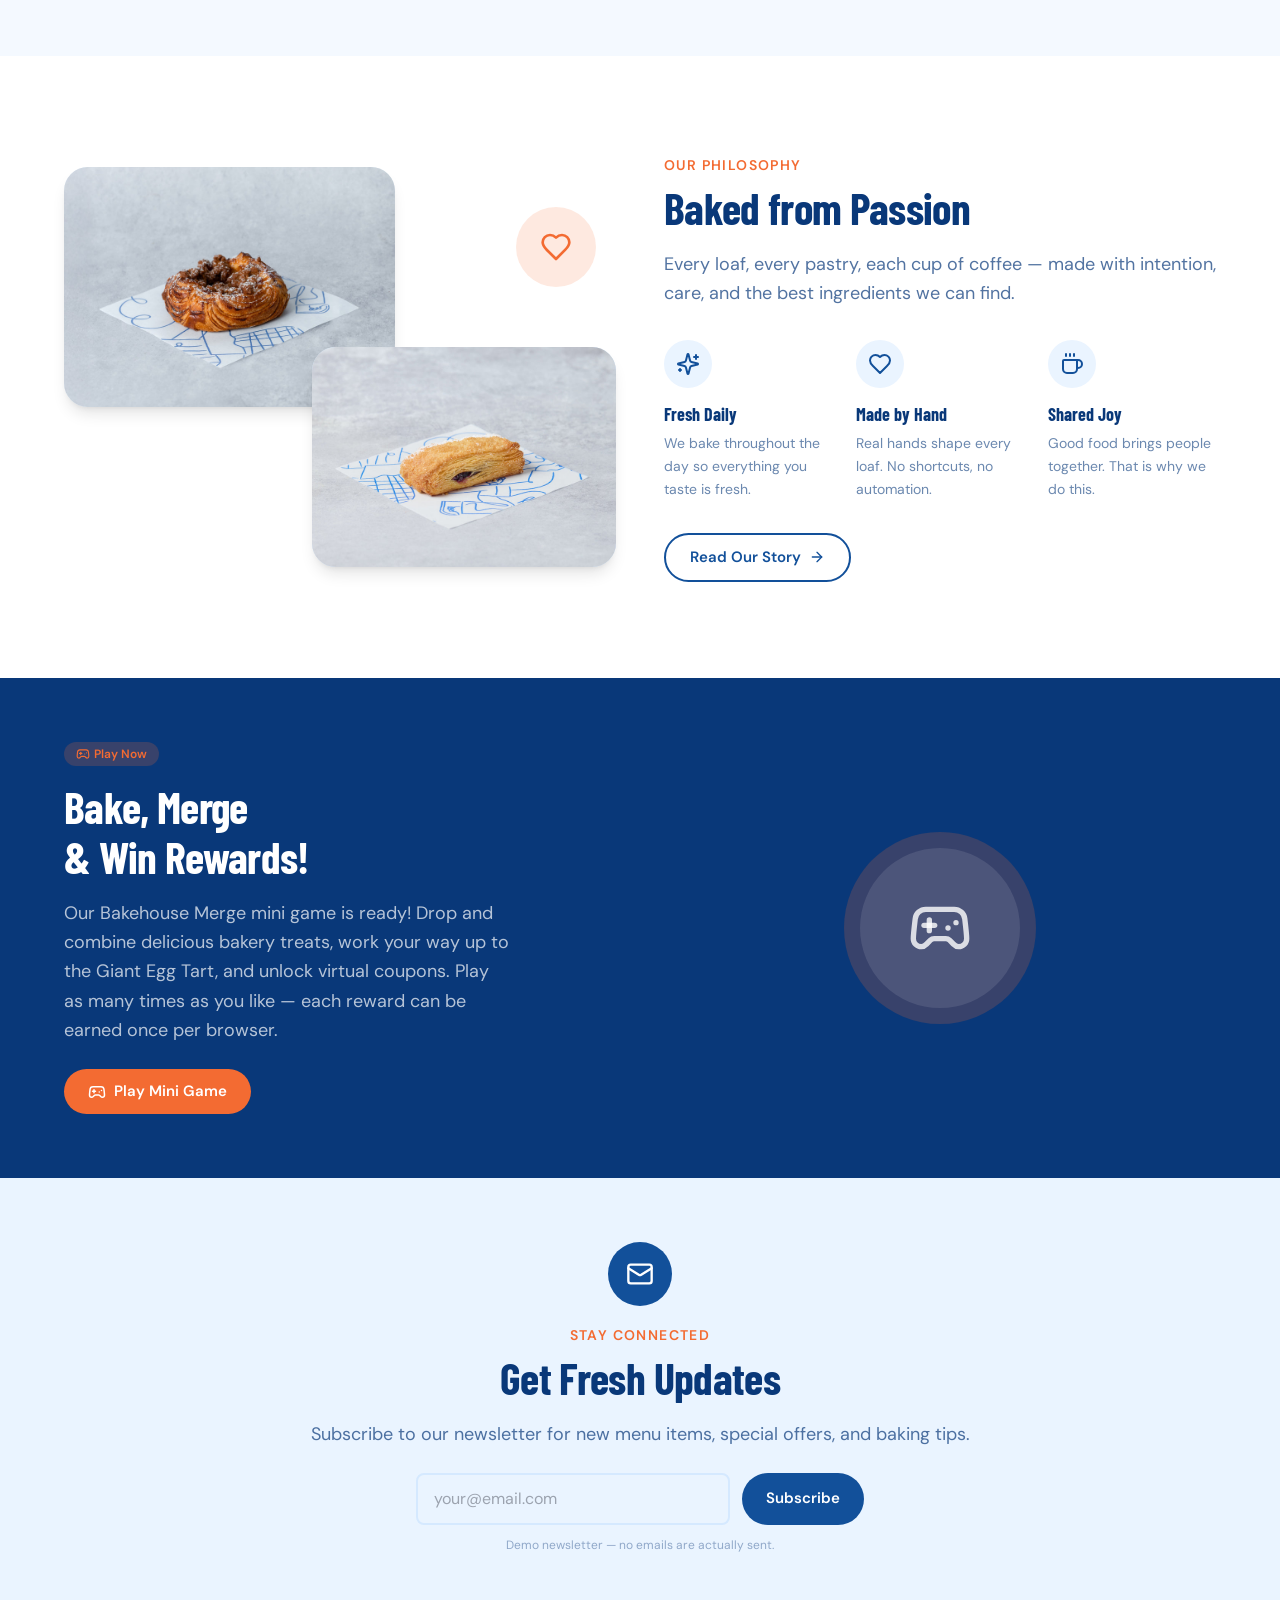
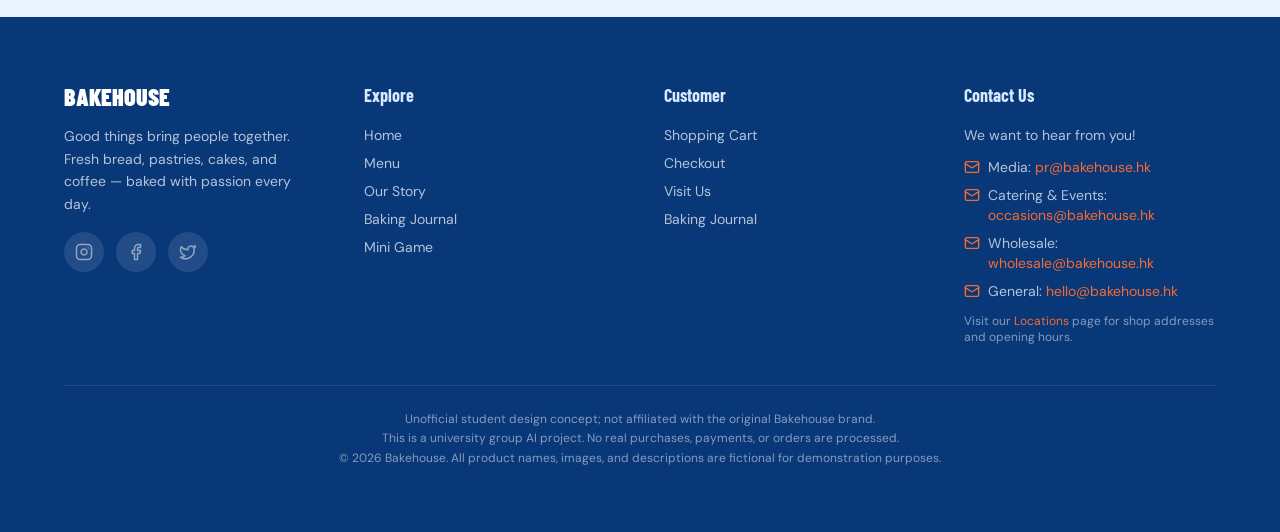
==== commit 8f92d870: "Load Boo layout and exact map link fixes" ====
--- a/index.html
+++ b/index.html
@@ -10,9 +10,9 @@
     <link rel="preconnect" href="https://fonts.gstatic.com" crossorigin />
     <link href="https://fonts.googleapis.com/css2?family=Barlow+Condensed:wght@400;500;600;700;800;900&family=Archivo+Black&family=DM+Sans:wght@400;500;600;700&family=Inter:wght@400;500;600;700&display=swap" rel="stylesheet" />
     <title>Bakehouse — A Modern Bakery Experience</title>
-    <script type="module" crossorigin src="./assets/index-halloween.js?v=20261028gamehintv1"></script>
+    <script type="module" crossorigin src="./assets/index-halloween.js?v=20261028layoutmapsv1"></script>
     <link rel="stylesheet" crossorigin href="./assets/index-Gh48ig3V.css">
-    <link rel="stylesheet" href="./assets/halloween.css?v=20261027petrotatev4">
+    <link rel="stylesheet" href="./assets/halloween.css?v=20261028layoutmapsv1">
     <link rel="stylesheet" href="./assets/typography.css">
     <script>
       // Keep the embedded merge game at its natural height on mobile/desktop.
--- a/assets/halloween.css
+++ b/assets/halloween.css
@@ -1,56 +1,62 @@
-.hw-feature{background:#fcf3e5;color:#36263f;padding:80px 28px;position:relative;overflow:hidden}.hw-feature:before{content:'✦';position:absolute;right:4%;top:25px;font-size:48px;color:#c57c40}.hw-feature-inner{max-width:1200px;margin:auto;display:grid;grid-template-columns:1fr 1fr;align-items:center;gap:72px}.hw-photo{position:relative;padding-bottom:24px}.hw-photo img{width:100%;height:auto;aspect-ratio:1.15;object-fit:cover;border-radius:160px 160px 16px 16px}.hw-photo-stamp{position:absolute;bottom:0;left:50%;transform:translateX(-50%) rotate(-4deg);white-space:nowrap;background:#432c57;color:#fff5e1;padding:13px 20px;font-size:11px;letter-spacing:1.5px;border-radius:5px}.hw-eyebrow{font-size:11px!important;letter-spacing:2px;font-weight:700;color:#9b4e25!important;margin-bottom:22px!important}.hw-copy h2{font-family:Georgia,serif;font-size:clamp(36px,3.8vw,52px);line-height:1.08;letter-spacing:-.025em;margin:0 0 24px}.hw-copy h2 em{color:#a65029;font-weight:400}.hw-copy p{font-family:'DM Sans',sans-serif;font-size:16px;line-height:1.7;color:#67566b;margin:0 0 20px}.hw-copy .hw-product-note{font-size:13px;color:#9b4e25}.hw-actions{display:flex;gap:22px;align-items:center;flex-wrap:wrap;margin:26px 0 18px}.hw-primary{background:#432c57;color:#fff8e9;padding:16px 23px;border-radius:5px;font:600 15px 'DM Sans',sans-serif;border:0;cursor:pointer;transition:background .2s,transform .2s}.hw-primary:hover{background:#70446d;transform:translateY(-2px)}.hw-link{font-size:15px;font-weight:600;border-bottom:1px solid #c1a4ba;padding:7px 0}.hw-copy .hw-caption{font-size:13px;color:#7d6a7e}.hw-primary:focus-visible,.hw-link:focus-visible,.hw-ghost-button:focus-visible,.hw-pet-close:focus-visible,.hw-pet-restore:focus-visible{outline:3px solid #db914e;outline-offset:4px}
-.hw-pet{position:fixed;right:22px;bottom:20px;z-index:45;width:172px;text-align:center;pointer-events:none;font-family:'DM Sans',sans-serif}.hw-ghost-button{position:relative;display:block;width:156px;height:166px;margin:0 auto;padding:0;background:none;border:0;cursor:pointer;pointer-events:auto}.hw-ghost{width:100%;height:100%;overflow:visible;filter:drop-shadow(0 8px 10px #432c5710)}.hw-ghost-body{transform-origin:90px 100px;animation:hw-float 3s ease-in-out infinite}.hw-pet-name{display:inline-block;background:#fff8e9ed;color:#654b6c;padding:5px 9px;border-radius:20px;letter-spacing:.6px;font-size:9px}.hw-bubble{background:#fffaf1;color:#4a3453;border:1px solid #e5d4bc;border-radius:16px 16px 4px 16px;padding:12px 14px;font-size:14px;line-height:1.5;box-shadow:0 8px 28px #402a5112;text-align:left;width:206px;margin-left:-34px;opacity:0;transform:translateY(8px);transition:opacity .2s,transform .2s;max-height:120px;overflow:hidden}.hw-pet:hover .hw-bubble,.hw-pet:focus-within .hw-bubble,.hw-active .hw-bubble{opacity:1;transform:translateY(0)}.hw-pet-close{position:absolute;right:0;top:94px;pointer-events:auto;border:1px solid #e5d4bc;border-radius:50%;background:#fffaf1;color:#684c70;width:27px;height:27px;cursor:pointer;font-size:18px}.hw-snack{position:absolute;left:52px;top:103px;display:block;width:56px;height:48px;overflow:hidden;border-radius:50%;filter:drop-shadow(0 3px 4px #432c5733)}.hw-snack img{width:100%;height:100%;object-fit:cover}.hw-catch .hw-snack{animation:hw-catch .65s ease-out both}.hw-eat .hw-snack{animation:hw-nibble 1.85s steps(4,end) both}.hw-eat .hw-ghost-body{animation:hw-chew .28s ease-in-out infinite}.hw-eat .hw-mouth{animation:hw-mouth .28s ease-in-out infinite;transform-origin:91px 120px}.hw-happy .hw-snack{display:none}.hw-sparkles{position:absolute;top:45px;left:0;width:100%;font-size:30px;color:#d88c42;opacity:0;pointer-events:none}.hw-happy .hw-sparkles{animation:hw-sparkles 1.6s ease-out both}.hw-pet-restore{position:fixed;right:20px;bottom:20px;z-index:45;border:1px solid #e5d4bc;border-radius:50%;width:46px;height:46px;background:#fff8e9;box-shadow:0 4px 16px #402a511a;font-size:25px;cursor:pointer}body:has(.hw-feature) header nav>a:first-child:after{content:'✦';color:#bd642f;font-size:18px;margin-left:8px}
-@keyframes hw-float{50%{transform:translateY(-7px) rotate(2deg)}}@keyframes hw-catch{from{transform:translate(-90px,-70px) rotate(-24deg) scale(.3);opacity:0}to{transform:none;opacity:1}}@keyframes hw-chew{50%{transform:translateY(3px) rotate(-3deg)}}@keyframes hw-mouth{50%{transform:scale(1.3,.5)}}@keyframes hw-nibble{0%{clip-path:inset(0);transform:rotate(-8deg)}25%{clip-path:inset(0 24% 0 0);transform:rotate(8deg)}50%{clip-path:inset(0 48% 0 0);transform:rotate(-8deg)}75%{clip-path:inset(0 72% 0 0)}100%{clip-path:inset(0 100% 0 0);transform:scale(.7)}}@keyframes hw-sparkles{0%{opacity:0;transform:scale(.5)}30%{opacity:1}100%{opacity:0;transform:translateY(-35px) scale(1.3)}}
-@media(max-width:700px){.hw-feature{padding:48px 22px}.hw-feature-inner{grid-template-columns:1fr;gap:38px}.hw-photo{max-width:480px;margin:auto;width:100%}.hw-copy h2{font-size:clamp(34px,9vw,40px)}.hw-photo-stamp{font-size:10px;letter-spacing:.8px}.hw-pet{right:8px;bottom:12px;width:112px}.hw-ghost-button{width:104px;height:113px}.hw-bubble{width:170px;margin-left:-60px;font-size:13px;padding:10px 12px}.hw-pet-name{font-size:8px;letter-spacing:.5px;padding:4px 7px}.hw-pet-close{top:94px;right:0;width:25px;height:25px}.hw-snack{width:38px;height:33px;left:33px;top:68px}.hw-sparkles{font-size:23px;top:25px}.hw-actions{gap:16px}.hw-primary{padding:15px 18px}.hw-pet-restore{right:12px;bottom:12px}}
-@media(prefers-reduced-motion:reduce){.hw-ghost-body,.hw-snack,.hw-mouth,.hw-sparkles{animation:none!important}.hw-eat .hw-snack{opacity:.5}.hw-bubble,.hw-primary{transition:none}}
-/* Keep existing controls clear of the companion. */
-.scroll-to-top{right:auto!important;left:20px!important}body:has(.hw-pet) [role=status].animate-slide-in{max-width:min(360px,calc(100vw - 32px))}body:has(.hw-pet) .fixed.bottom-4.right-4{right:auto;left:16px;top:80px;bottom:auto}
-.hw-ghost-button{touch-action:none;cursor:grab;user-select:none;-webkit-user-select:none}.hw-dragging .hw-ghost-button{cursor:grabbing}.hw-dragging .hw-ghost-body{animation-play-state:paused}.hw-bubble{max-height:160px;pointer-events:auto}.hw-bubble p{margin:0}.hw-pet-cta{display:inline-flex;align-items:center;min-height:36px;color:#8b4525;font-weight:700;font-size:12px;text-decoration:underline;text-underline-offset:3px;margin-top:5px;pointer-events:auto}.hw-pet-cta:focus-visible{outline:3px solid #db914e;outline-offset:3px}.hw-pet-close{top:auto;bottom:150px}@media(max-width:700px){.hw-pet-close{top:auto;bottom:100px}.hw-pet-cta{font-size:12px}}
+.hw-feature{background:#fcf3e5;color:#36263f;padding:80px 28px;position:relative;overflow:hidden}.hw-feature:before{content:'✦';position:absolute;right:4%;top:25px;font-size:48px;color:#c57c40}.hw-feature-inner{max-width:1200px;margin:auto;display:grid;grid-template-columns:1fr 1fr;align-items:center;gap:72px}.hw-photo{position:relative;padding-bottom:24px}.hw-photo img{width:100%;height:auto;aspect-ratio:1.15;object-fit:cover;border-radius:160px 160px 16px 16px}.hw-photo-stamp{position:absolute;bottom:0;left:50%;transform:translateX(-50%) rotate(-4deg);white-space:nowrap;background:#432c57;color:#fff5e1;padding:13px 20px;font-size:11px;letter-spacing:1.5px;border-radius:5px}.hw-eyebrow{font-size:11px!important;letter-spacing:2px;font-weight:700;color:#9b4e25!important;margin-bottom:22px!important}.hw-copy h2{font-family:Georgia,serif;font-size:clamp(36px,3.8vw,52px);line-height:1.08;letter-spacing:-.025em;margin:0 0 24px}.hw-copy h2 em{color:#a65029;font-weight:400}.hw-copy p{font-family:'DM Sans',sans-serif;font-size:16px;line-height:1.7;color:#67566b;margin:0 0 20px}.hw-copy .hw-product-note{font-size:13px;color:#9b4e25}.hw-actions{display:flex;gap:22px;align-items:center;flex-wrap:wrap;margin:26px 0 18px}.hw-primary{background:#432c57;color:#fff8e9;padding:16px 23px;border-radius:5px;font:600 15px 'DM Sans',sans-serif;border:0;cursor:pointer;transition:background .2s,transform .2s}.hw-primary:hover{background:#70446d;transform:translateY(-2px)}.hw-link{font-size:15px;font-weight:600;border-bottom:1px solid #c1a4ba;padding:7px 0}.hw-copy .hw-caption{font-size:13px;color:#7d6a7e}.hw-primary:focus-visible,.hw-link:focus-visible,.hw-ghost-button:focus-visible,.hw-pet-close:focus-visible,.hw-pet-restore:focus-visible{outline:3px solid #db914e;outline-offset:4px}
+.hw-pet{position:fixed;right:22px;bottom:20px;z-index:45;width:172px;text-align:center;pointer-events:none;font-family:'DM Sans',sans-serif}.hw-ghost-button{position:relative;display:block;width:156px;height:166px;margin:0 auto;padding:0;background:none;border:0;cursor:pointer;pointer-events:auto}.hw-ghost{width:100%;height:100%;overflow:visible;filter:drop-shadow(0 8px 10px #432c5710)}.hw-ghost-body{transform-origin:90px 100px;animation:hw-float 3s ease-in-out infinite}.hw-pet-name{display:inline-block;background:#fff8e9ed;color:#654b6c;padding:5px 9px;border-radius:20px;letter-spacing:.6px;font-size:9px}.hw-bubble{background:#fffaf1;color:#4a3453;border:1px solid #e5d4bc;border-radius:16px 16px 4px 16px;padding:12px 14px;font-size:14px;line-height:1.5;box-shadow:0 8px 28px #402a5112;text-align:left;width:206px;margin-left:-34px;opacity:0;transform:translateY(8px);transition:opacity .2s,transform .2s;max-height:120px;overflow:hidden}.hw-pet:hover .hw-bubble,.hw-pet:focus-within .hw-bubble,.hw-active .hw-bubble{opacity:1;transform:translateY(0)}.hw-pet-close{position:absolute;right:0;top:94px;pointer-events:auto;border:1px solid #e5d4bc;border-radius:50%;background:#fffaf1;color:#684c70;width:27px;height:27px;cursor:pointer;font-size:18px}.hw-snack{position:absolute;left:52px;top:103px;display:block;width:56px;height:48px;overflow:hidden;border-radius:50%;filter:drop-shadow(0 3px 4px #432c5733)}.hw-snack img{width:100%;height:100%;object-fit:cover}.hw-catch .hw-snack{animation:hw-catch .65s ease-out both}.hw-eat .hw-snack{animation:hw-nibble 1.85s steps(4,end) both}.hw-eat .hw-ghost-body{animation:hw-chew .28s ease-in-out infinite}.hw-eat .hw-mouth{animation:hw-mouth .28s ease-in-out infinite;transform-origin:91px 120px}.hw-happy .hw-snack{display:none}.hw-sparkles{position:absolute;top:45px;left:0;width:100%;font-size:30px;color:#d88c42;opacity:0;pointer-events:none}.hw-happy .hw-sparkles{animation:hw-sparkles 1.6s ease-out both}.hw-pet-restore{position:fixed;right:20px;bottom:20px;z-index:45;border:1px solid #e5d4bc;border-radius:50%;width:46px;height:46px;background:#fff8e9;box-shadow:0 4px 16px #402a511a;font-size:25px;cursor:pointer}body:has(.hw-feature) header nav>a:first-child:after{content:'✦';color:#bd642f;font-size:18px;margin-left:8px}
+@keyframes hw-float{50%{transform:translateY(-7px) rotate(2deg)}}@keyframes hw-catch{from{transform:translate(-90px,-70px) rotate(-24deg) scale(.3);opacity:0}to{transform:none;opacity:1}}@keyframes hw-chew{50%{transform:translateY(3px) rotate(-3deg)}}@keyframes hw-mouth{50%{transform:scale(1.3,.5)}}@keyframes hw-nibble{0%{clip-path:inset(0);transform:rotate(-8deg)}25%{clip-path:inset(0 24% 0 0);transform:rotate(8deg)}50%{clip-path:inset(0 48% 0 0);transform:rotate(-8deg)}75%{clip-path:inset(0 72% 0 0)}100%{clip-path:inset(0 100% 0 0);transform:scale(.7)}}@keyframes hw-sparkles{0%{opacity:0;transform:scale(.5)}30%{opacity:1}100%{opacity:0;transform:translateY(-35px) scale(1.3)}}
+@media(max-width:700px){.hw-feature{padding:48px 22px}.hw-feature-inner{grid-template-columns:1fr;gap:38px}.hw-photo{max-width:480px;margin:auto;width:100%}.hw-copy h2{font-size:clamp(34px,9vw,40px)}.hw-photo-stamp{font-size:10px;letter-spacing:.8px}.hw-pet{right:8px;bottom:12px;width:112px}.hw-ghost-button{width:104px;height:113px}.hw-bubble{width:170px;margin-left:-60px;font-size:13px;padding:10px 12px}.hw-pet-name{font-size:8px;letter-spacing:.5px;padding:4px 7px}.hw-pet-close{top:94px;right:0;width:25px;height:25px}.hw-snack{width:38px;height:33px;left:33px;top:68px}.hw-sparkles{font-size:23px;top:25px}.hw-actions{gap:16px}.hw-primary{padding:15px 18px}.hw-pet-restore{right:12px;bottom:12px}}
+@media(prefers-reduced-motion:reduce){.hw-ghost-body,.hw-snack,.hw-mouth,.hw-sparkles{animation:none!important}.hw-eat .hw-snack{opacity:.5}.hw-bubble,.hw-primary{transition:none}}
+/* Keep existing controls clear of the companion. */
+.scroll-to-top{right:auto!important;left:20px!important}body:has(.hw-pet) [role=status].animate-slide-in{max-width:min(360px,calc(100vw - 32px))}body:has(.hw-pet) .fixed.bottom-4.right-4{right:auto;left:16px;top:80px;bottom:auto}
+.hw-ghost-button{touch-action:none;cursor:grab;user-select:none;-webkit-user-select:none}.hw-dragging .hw-ghost-button{cursor:grabbing}.hw-dragging .hw-ghost-body{animation-play-state:paused}.hw-bubble{max-height:160px;pointer-events:auto}.hw-bubble p{margin:0}.hw-pet-cta{display:inline-flex;align-items:center;min-height:36px;color:#8b4525;font-weight:700;font-size:12px;text-decoration:underline;text-underline-offset:3px;margin-top:5px;pointer-events:auto}.hw-pet-cta:focus-visible{outline:3px solid #db914e;outline-offset:3px}.hw-pet-close{top:auto;bottom:150px}@media(max-width:700px){.hw-pet-close{top:auto;bottom:100px}.hw-pet-cta{font-size:12px}}
+
+/* The close control sits above the ghost and has a touch-sized target. */
+.hw-pet-close{top:5px;right:5px;bottom:auto;z-index:3;width:40px;height:40px;font-size:26px;line-height:1;display:grid;place-items:center;box-shadow:0 2px 10px #402a5126}
+.hw-bubble{padding-right:46px}
+@media(max-width:700px){.hw-pet-close{top:4px;right:4px;bottom:auto;width:40px;height:40px}}
+
+/* Halloween feature: harmonious editorial typography and spacing */
+.hw-feature{padding-block:clamp(54px,7vw,92px);background:#fcf3e5}
+.hw-feature-inner{gap:clamp(32px,5vw,68px)}
+.hw-copy h2{font-family:Georgia,'Times New Roman',serif!important;font-size:clamp(34px,3.5vw,49px)!important;font-weight:600!important;line-height:1.16!important;letter-spacing:-.03em!important;color:#36263f}
+.hw-copy h2 em{font-family:inherit!important;font-weight:400!important;font-style:italic;color:#a65029}
+.hw-copy .hw-eyebrow{font-family:'DM Sans',sans-serif!important;font-size:11px!important;letter-spacing:.17em!important;margin-bottom:18px!important}
+.hw-copy p{font-family:'DM Sans',sans-serif!important;font-size:15px!important;line-height:1.75!important;max-width:510px}
+.hw-photo img{border-radius:140px 140px 16px 16px;box-shadow:0 18px 40px rgba(54,38,63,.07)}
+.hw-photo-stamp{font-family:'DM Sans',sans-serif;letter-spacing:.1em}
+.hw-actions{margin-top:23px;gap:20px}.hw-primary{border-radius:9px!important;padding:14px 21px}.hw-link{font-family:'DM Sans',sans-serif}
+@media(max-width:700px){.hw-feature{padding:48px 20px}.hw-copy h2{font-size:clamp(32px,8vw,41px)!important}}
+
+/* Editorial transition into the next home section */
+.hw-feature{background:linear-gradient(180deg,#fbf2e5 0%,#fffaf3 78%,#ffffff 100%)!important;padding-bottom:clamp(50px,6vw,80px)!important}
+.hw-feature::after{content:"";display:block;position:absolute;bottom:0;left:7%;right:7%;height:1px;background:linear-gradient(90deg,transparent,#e4d6c5,transparent)}
+.hw-feature + section{padding-top:clamp(36px,4.5vw,64px)!important}
+.hw-copy h2{font-family:'Barlow Condensed', 'DM Sans', sans-serif!important;font-weight:800!important;letter-spacing:-.025em!important;font-size:clamp(40px,4.5vw,62px)!important;line-height:1.02!important}
+.hw-copy h2 em{font-family:Georgia,serif!important;font-weight:400!important;font-size:.82em;letter-spacing:-.025em}
+.hw-eyebrow{color:#aa562f!important}
+.hw-photo img{border-radius:100px 100px 20px 20px!important}
+@media(max-width:700px){.hw-feature{padding-bottom:42px!important}.hw-copy h2{font-size:clamp(38px,10vw,51px)!important}}
+
+/* 2026 Bakehouse brand palette – Halloween editorial section */
+.hw-feature{background:linear-gradient(180deg,#fbf5eb 0%,#f7f9fd 86%,#fff 100%);color:#103978}
+.hw-copy h2{color:#103978}
+.hw-copy h2 em{color:#1c4e90;font-style:italic}
+.hw-copy p,.hw-copy .hw-caption{color:#58749b}
+.hw-photo-stamp,.hw-primary{background:#103978;color:#fff}
+.hw-primary:hover{background:#1f59a0}
+.hw-link{color:#103978;border-bottom-color:#93b5d9}
+.hw-feature:before{color:#9bbadb}
+
+/* Pet v3: draggable on any viewport. */
+.hw-pet{z-index:90;touch-action:none}.hw-ghost-button{touch-action:none;cursor:grab}.hw-ghost-button:active{cursor:grabbing}.hw-pet-name{white-space:nowrap;font-size:9px}.hw-bubble{width:230px;max-width:calc(100vw - 20px);opacity:1;transform:none}.hw-pet-close{z-index:4}.hw-pet-restore{z-index:90}
+
+/* v4: display compact messages after the first scroll, then rotate them. */
+.hw-pet .hw-bubble{opacity:0;visibility:hidden;transform:translateY(8px);pointer-events:none;max-height:none;overflow:visible;box-sizing:border-box;width:240px;max-width:min(240px,calc(100vw - 24px));margin-left:-54px;padding:12px 14px;font-size:13px;line-height:1.45;text-wrap:pretty}
+.hw-pet.hw-active .hw-bubble{opacity:1;visibility:visible;transform:translateY(0)}
+.hw-pet .hw-bubble p{overflow-wrap:break-word}
+@media(max-width:700px){.hw-pet .hw-bubble{width:198px;max-width:min(198px,calc(100vw - 20px));margin-left:-70px}}
+
+.hw-pet:not(.hw-active):hover .hw-bubble,.hw-pet:not(.hw-active):focus-within .hw-bubble{opacity:0;visibility:hidden;transform:translateY(8px)}
 
-/* The close control sits above the ghost and has a touch-sized target. */
-.hw-pet-close{top:5px;right:5px;bottom:auto;z-index:3;width:40px;height:40px;font-size:26px;line-height:1;display:grid;place-items:center;box-shadow:0 2px 10px #402a5126}
-.hw-bubble{padding-right:46px}
-@media(max-width:700px){.hw-pet-close{top:4px;right:4px;bottom:auto;width:40px;height:40px}}
-
-/* Halloween feature: harmonious editorial typography and spacing */
-.hw-feature{padding-block:clamp(54px,7vw,92px);background:#fcf3e5}
-.hw-feature-inner{gap:clamp(32px,5vw,68px)}
-.hw-copy h2{font-family:Georgia,'Times New Roman',serif!important;font-size:clamp(34px,3.5vw,49px)!important;font-weight:600!important;line-height:1.16!important;letter-spacing:-.03em!important;color:#36263f}
-.hw-copy h2 em{font-family:inherit!important;font-weight:400!important;font-style:italic;color:#a65029}
-.hw-copy .hw-eyebrow{font-family:'DM Sans',sans-serif!important;font-size:11px!important;letter-spacing:.17em!important;margin-bottom:18px!important}
-.hw-copy p{font-family:'DM Sans',sans-serif!important;font-size:15px!important;line-height:1.75!important;max-width:510px}
-.hw-photo img{border-radius:140px 140px 16px 16px;box-shadow:0 18px 40px rgba(54,38,63,.07)}
-.hw-photo-stamp{font-family:'DM Sans',sans-serif;letter-spacing:.1em}
-.hw-actions{margin-top:23px;gap:20px}.hw-primary{border-radius:9px!important;padding:14px 21px}.hw-link{font-family:'DM Sans',sans-serif}
-@media(max-width:700px){.hw-feature{padding:48px 20px}.hw-copy h2{font-size:clamp(32px,8vw,41px)!important}}
-
-/* Editorial transition into the next home section */
-.hw-feature{background:linear-gradient(180deg,#fbf2e5 0%,#fffaf3 78%,#ffffff 100%)!important;padding-bottom:clamp(50px,6vw,80px)!important}
-.hw-feature::after{content:"";display:block;position:absolute;bottom:0;left:7%;right:7%;height:1px;background:linear-gradient(90deg,transparent,#e4d6c5,transparent)}
-.hw-feature + section{padding-top:clamp(36px,4.5vw,64px)!important}
-.hw-copy h2{font-family:'Barlow Condensed', 'DM Sans', sans-serif!important;font-weight:800!important;letter-spacing:-.025em!important;font-size:clamp(40px,4.5vw,62px)!important;line-height:1.02!important}
-.hw-copy h2 em{font-family:Georgia,serif!important;font-weight:400!important;font-size:.82em;letter-spacing:-.025em}
-.hw-eyebrow{color:#aa562f!important}
-.hw-photo img{border-radius:100px 100px 20px 20px!important}
-@media(max-width:700px){.hw-feature{padding-bottom:42px!important}.hw-copy h2{font-size:clamp(38px,10vw,51px)!important}}
-
-/* 2026 Bakehouse brand palette – Halloween editorial section */
-.hw-feature{background:linear-gradient(180deg,#fbf5eb 0%,#f7f9fd 86%,#fff 100%);color:#103978}
-.hw-copy h2{color:#103978}
-.hw-copy h2 em{color:#1c4e90;font-style:italic}
-.hw-copy p,.hw-copy .hw-caption{color:#58749b}
-.hw-photo-stamp,.hw-primary{background:#103978;color:#fff}
-.hw-primary:hover{background:#1f59a0}
-.hw-link{color:#103978;border-bottom-color:#93b5d9}
-.hw-feature:before{color:#9bbadb}
-
-/* Pet v3: draggable on any viewport. */
-.hw-pet{z-index:90;touch-action:none}.hw-ghost-button{touch-action:none;cursor:grab}.hw-ghost-button:active{cursor:grabbing}.hw-pet-name{white-space:nowrap;font-size:9px}.hw-bubble{width:230px;max-width:calc(100vw - 20px);opacity:1;transform:none}.hw-pet-close{z-index:4}.hw-pet-restore{z-index:90}
-
-/* v4: display compact messages after the first scroll, then rotate them. */
-.hw-pet .hw-bubble{opacity:0;visibility:hidden;transform:translateY(8px);pointer-events:none;max-height:none;overflow:visible;box-sizing:border-box;width:240px;max-width:min(240px,calc(100vw - 24px));margin-left:-54px;padding:12px 14px;font-size:13px;line-height:1.45;text-wrap:pretty}
-.hw-pet.hw-active .hw-bubble{opacity:1;visibility:visible;transform:translateY(0)}
-.hw-pet .hw-bubble p{overflow-wrap:break-word}
-@media(max-width:700px){.hw-pet .hw-bubble{width:198px;max-width:min(198px,calc(100vw - 20px));margin-left:-70px}}
-
-.hw-pet:not(.hw-active):hover .hw-bubble,.hw-pet:not(.hw-active):focus-within .hw-bubble{opacity:0;visibility:hidden;transform:translateY(8px)}
+/* Keep the close control in its own row below the message card. */
+.hw-pet-close-row{width:240px;max-width:min(240px,calc(100vw - 24px));margin-left:-54px;padding-top:8px;display:flex;justify-content:flex-end;pointer-events:none;box-sizing:border-box}
+.hw-pet-close-row .hw-pet-close{position:static;inset:auto;transform:none;pointer-events:auto;width:40px;height:40px;flex:0 0 40px}
+.hw-pet .hw-bubble{padding-right:14px}
+@media(max-width:700px){.hw-pet-close-row{width:198px;max-width:min(198px,calc(100vw - 20px));margin-left:-70px}}
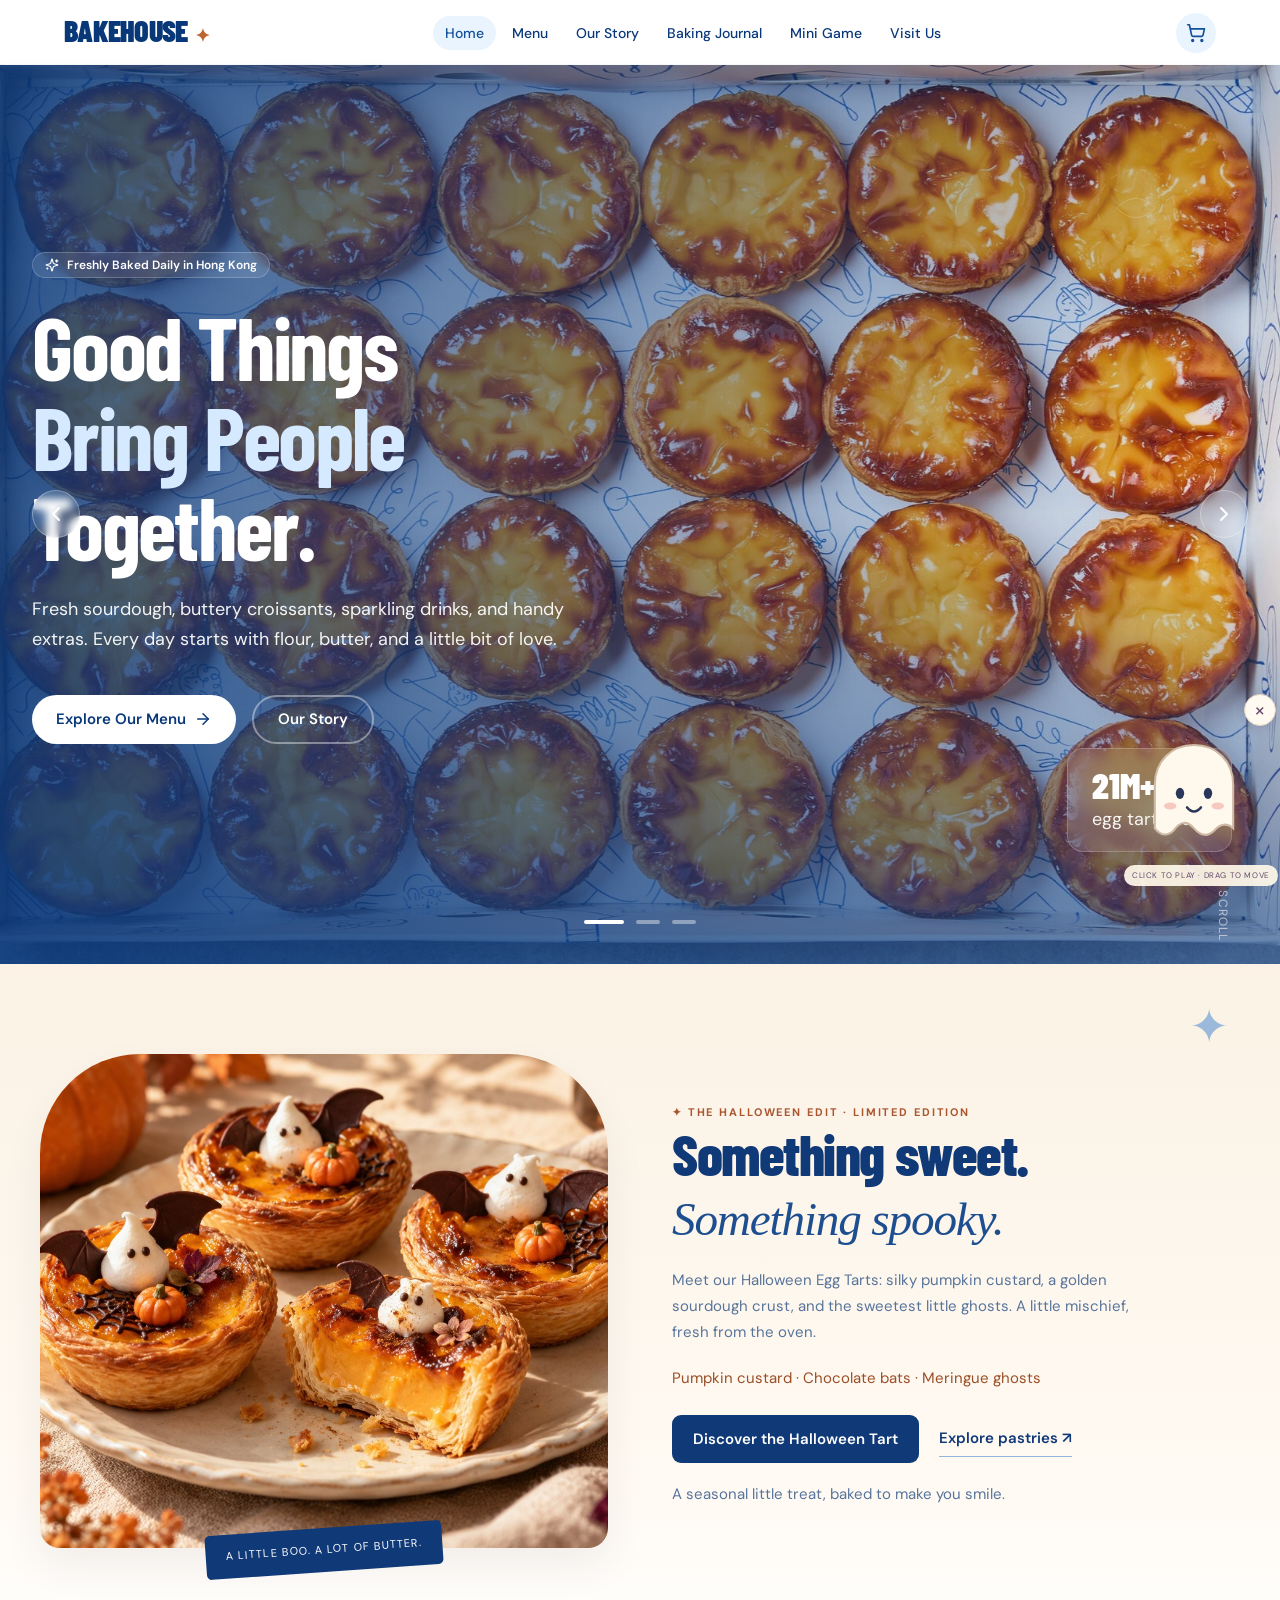
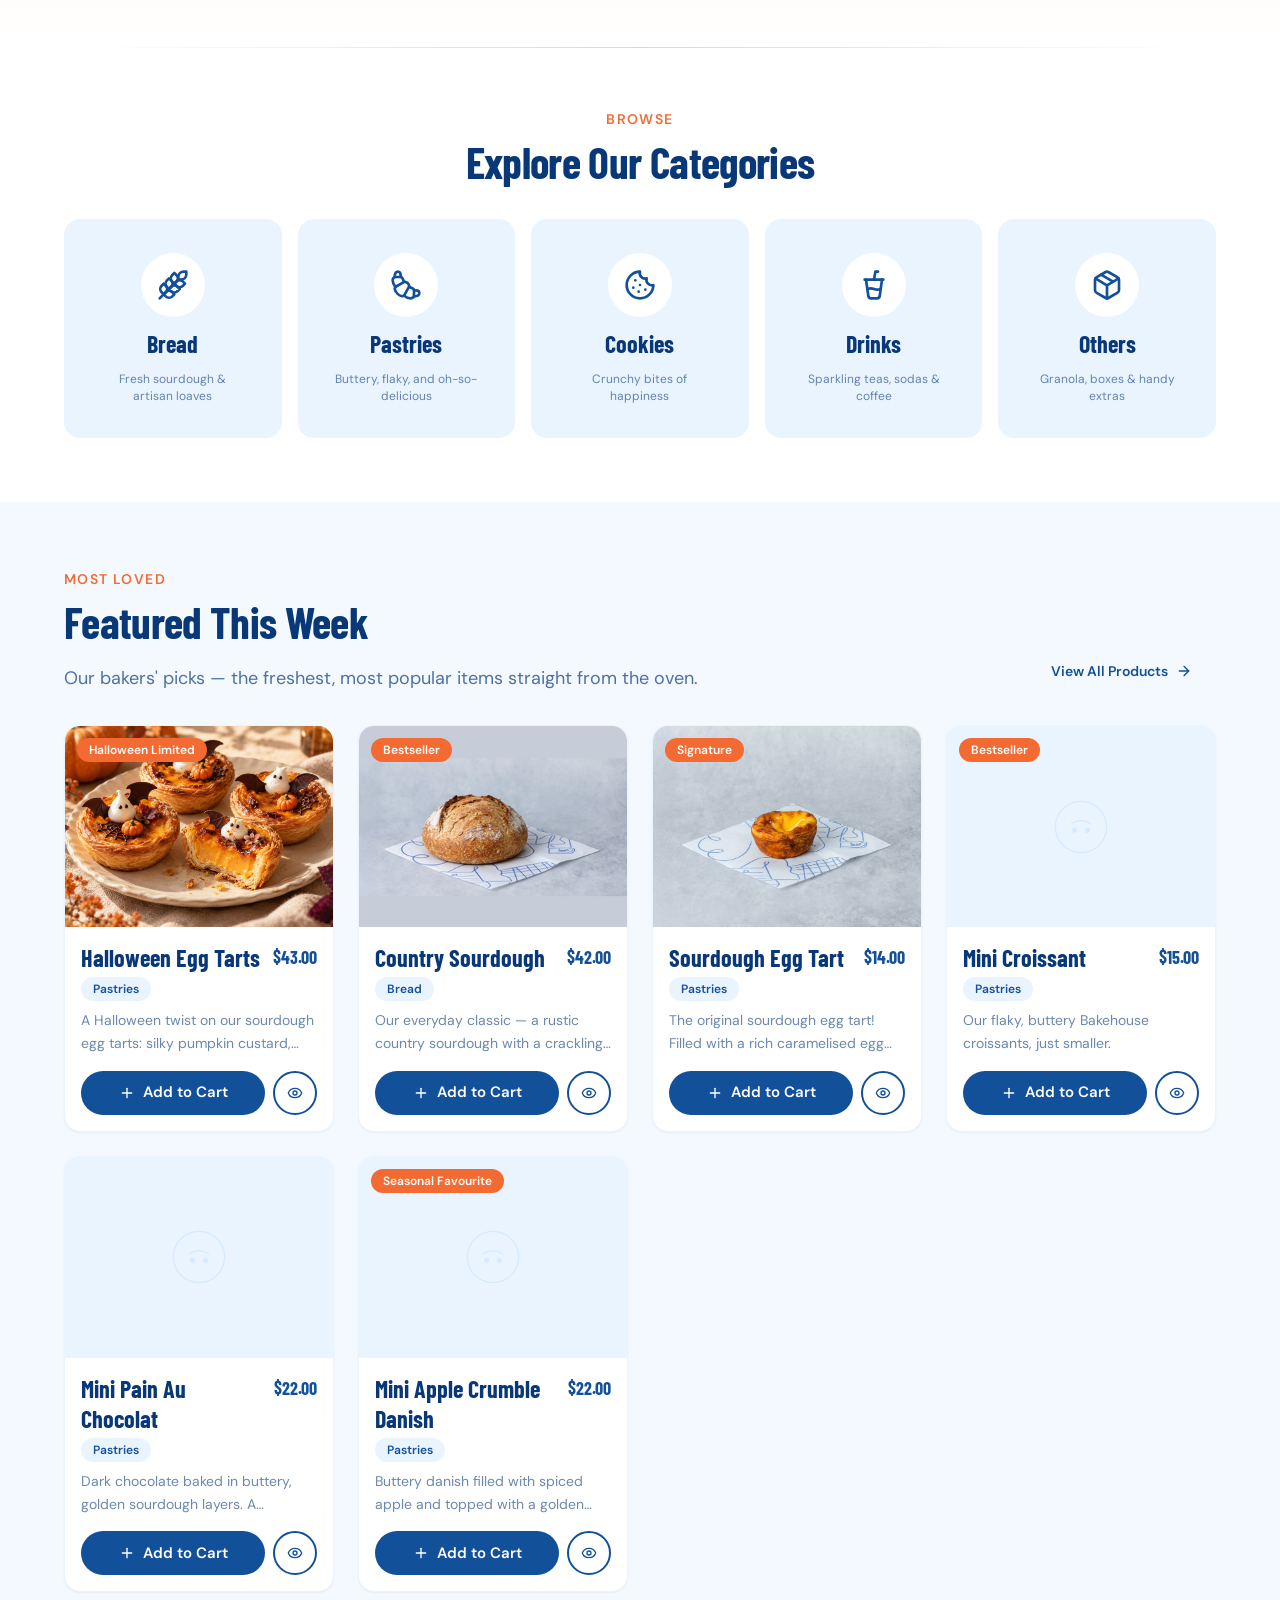
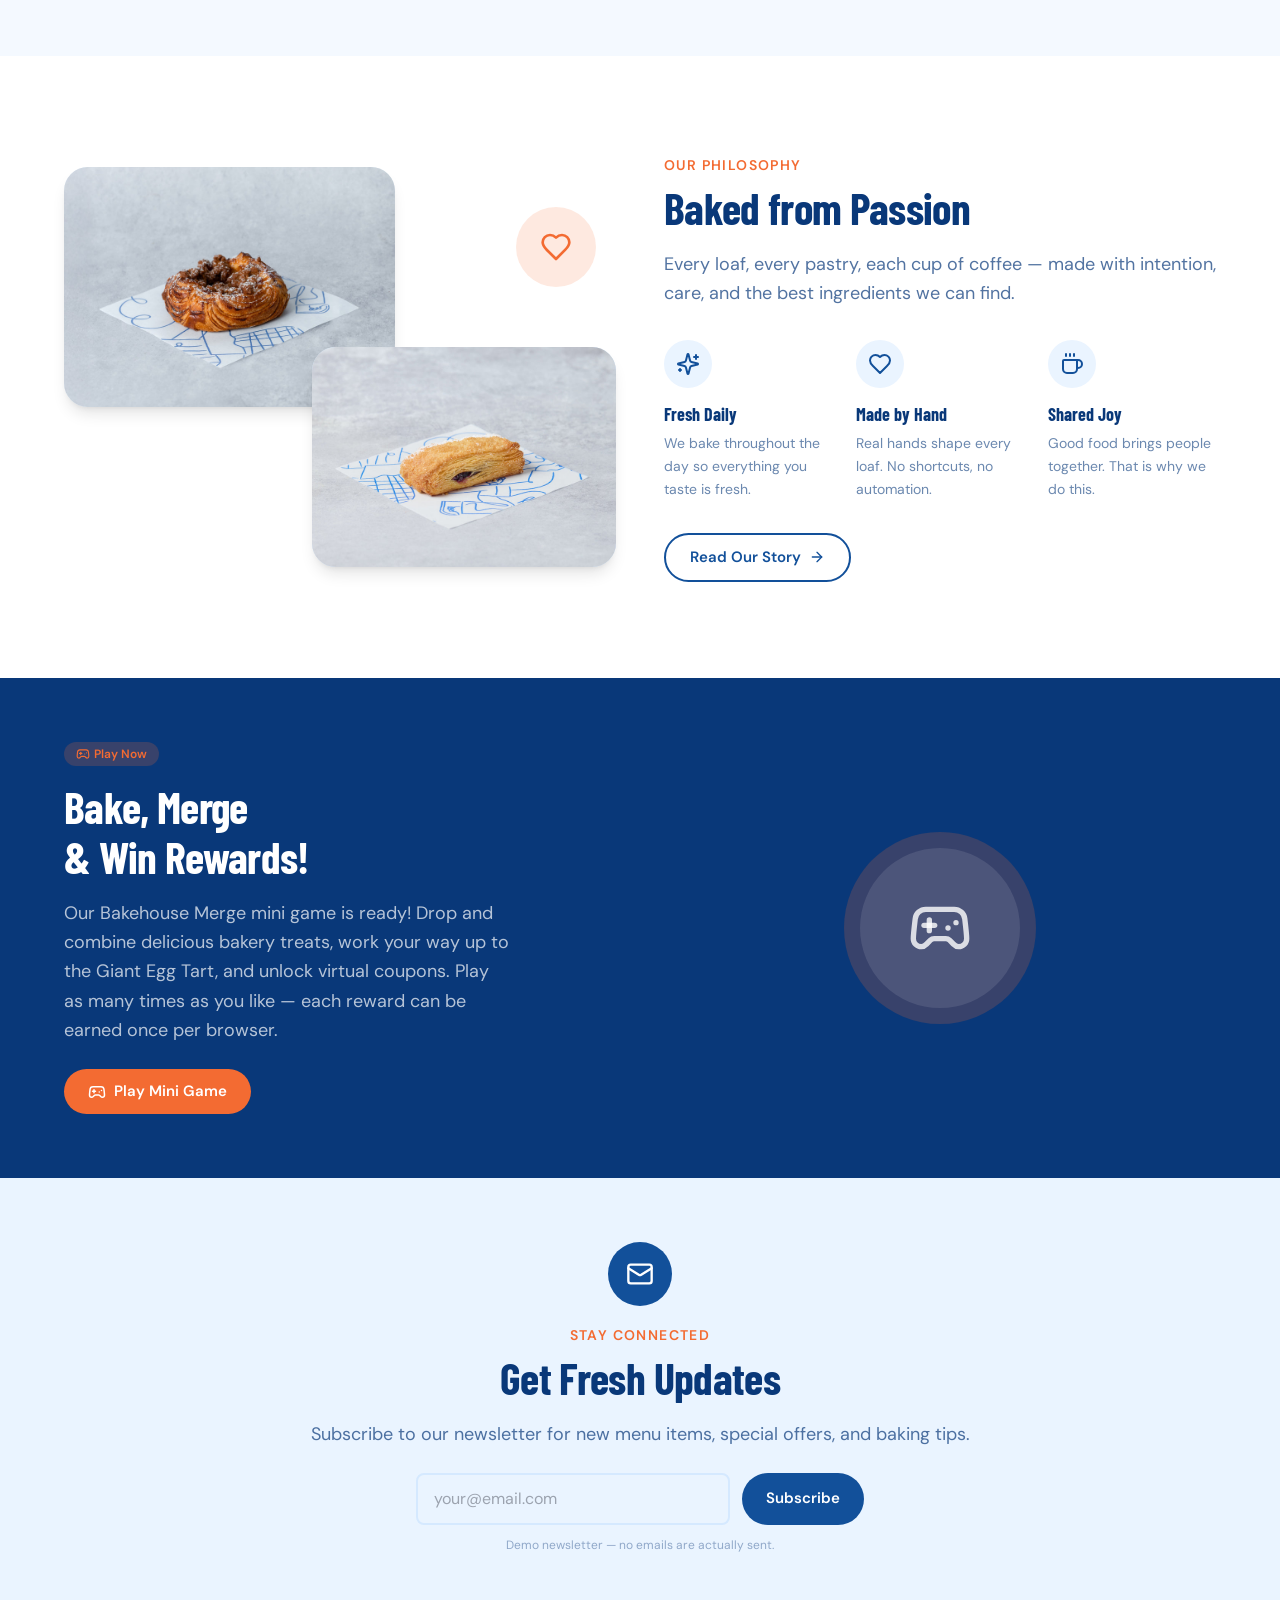
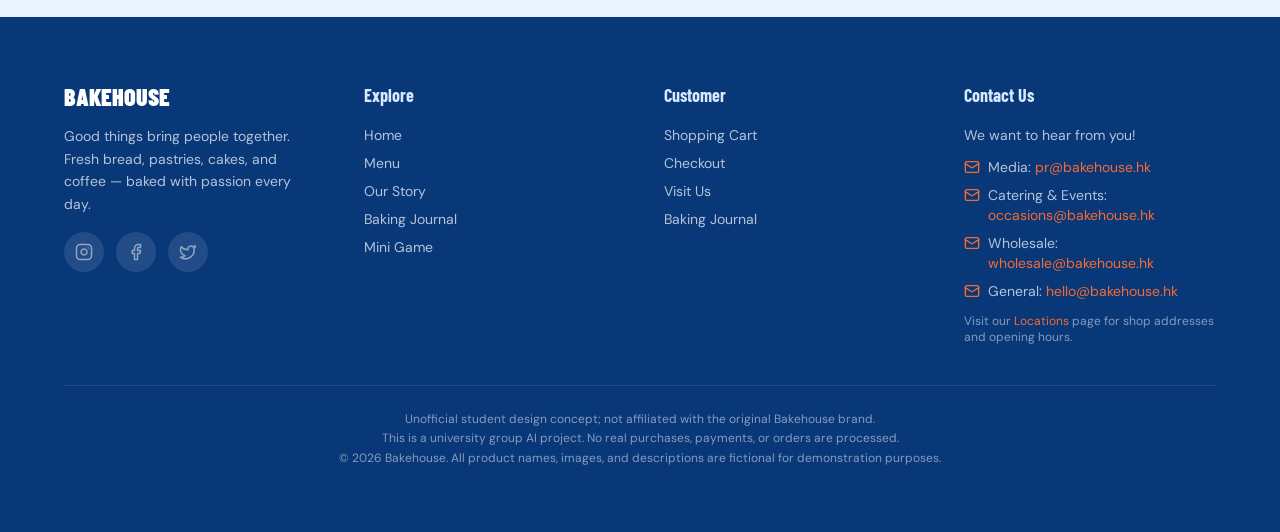
==== commit 732aff25: "Load compact Boo layout" ====
--- a/index.html
+++ b/index.html
@@ -10,9 +10,9 @@
     <link rel="preconnect" href="https://fonts.gstatic.com" crossorigin />
     <link href="https://fonts.googleapis.com/css2?family=Barlow+Condensed:wght@400;500;600;700;800;900&family=Archivo+Black&family=DM+Sans:wght@400;500;600;700&family=Inter:wght@400;500;600;700&display=swap" rel="stylesheet" />
     <title>Bakehouse — A Modern Bakery Experience</title>
-    <script type="module" crossorigin src="./assets/index-halloween.js?v=20261028layoutmapsv1"></script>
+    <script type="module" crossorigin src="./assets/index-halloween.js?v=20261028compactboov1"></script>
     <link rel="stylesheet" crossorigin href="./assets/index-Gh48ig3V.css">
-    <link rel="stylesheet" href="./assets/halloween.css?v=20261028layoutmapsv1">
+    <link rel="stylesheet" href="./assets/halloween.css?v=20261028compactboov1">
     <link rel="stylesheet" href="./assets/typography.css">
     <script>
       // Keep the embedded merge game at its natural height on mobile/desktop.
--- a/assets/halloween.css
+++ b/assets/halloween.css
@@ -60,3 +60,23 @@
 .hw-pet-close-row .hw-pet-close{position:static;inset:auto;transform:none;pointer-events:auto;width:40px;height:40px;flex:0 0 40px}
 .hw-pet .hw-bubble{padding-right:14px}
 @media(max-width:700px){.hw-pet-close-row{width:198px;max-width:min(198px,calc(100vw - 20px));margin-left:-70px}}
+
+/* Compact Boo so page content stays readable. Messages open only for interactions. */
+.hw-pet{right:16px;bottom:14px;width:140px;transition:opacity .18s ease,transform .18s ease}
+.hw-ghost-button{width:126px;height:134px}
+.hw-pet-name{font-size:8px;padding:4px 8px}
+.hw-pet .hw-bubble{width:210px;max-width:min(210px,calc(100vw - 24px));margin-left:-58px;font-size:12px;padding:10px 12px}
+.hw-pet-close-row{width:210px;max-width:min(210px,calc(100vw - 24px));margin-left:-58px;padding-top:6px}
+.hw-pet-close-row .hw-pet-close{width:32px;height:32px;flex-basis:32px;font-size:21px}
+.hw-snack{left:42px;top:83px;width:45px;height:39px}
+.hw-pet.hw-scrolling{opacity:.58;transform:scale(.88);transform-origin:right bottom}
+.hw-pet.hw-scrolling .hw-bubble,.hw-pet.hw-scrolling .hw-pet-close-row{opacity:0;visibility:hidden;pointer-events:none}
+@media(max-width:700px){
+ .hw-pet{right:6px;bottom:8px;width:94px}
+ .hw-ghost-button{width:86px;height:93px}
+ .hw-pet .hw-bubble{width:180px;max-width:min(180px,calc(100vw - 16px));margin-left:-88px;font-size:11px}
+ .hw-pet-close-row{width:180px;max-width:min(180px,calc(100vw - 16px));margin-left:-88px}
+ .hw-pet-close-row .hw-pet-close{width:30px;height:30px;flex-basis:30px;font-size:20px}
+ .hw-snack{width:31px;height:27px;left:27px;top:56px}
+ .hw-pet-name{font-size:7px;letter-spacing:.35px;padding:3px 6px}
+}
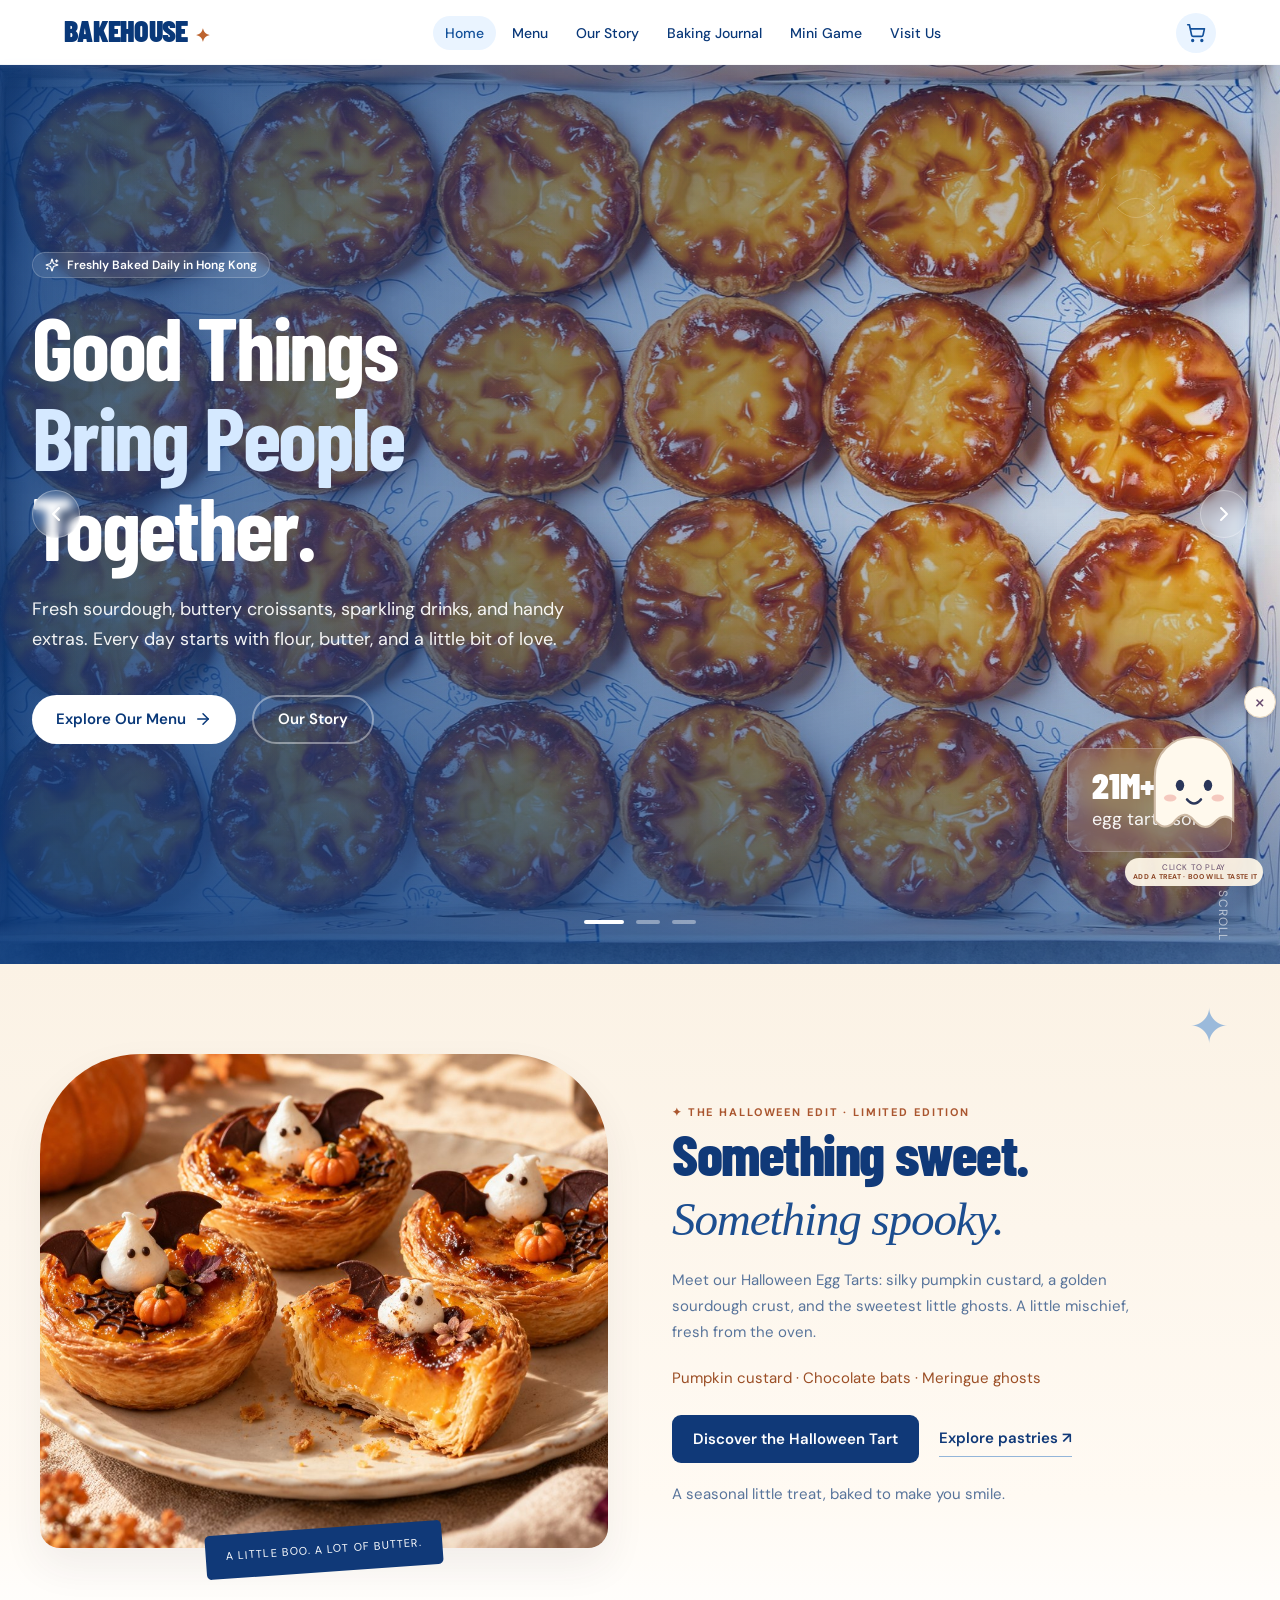
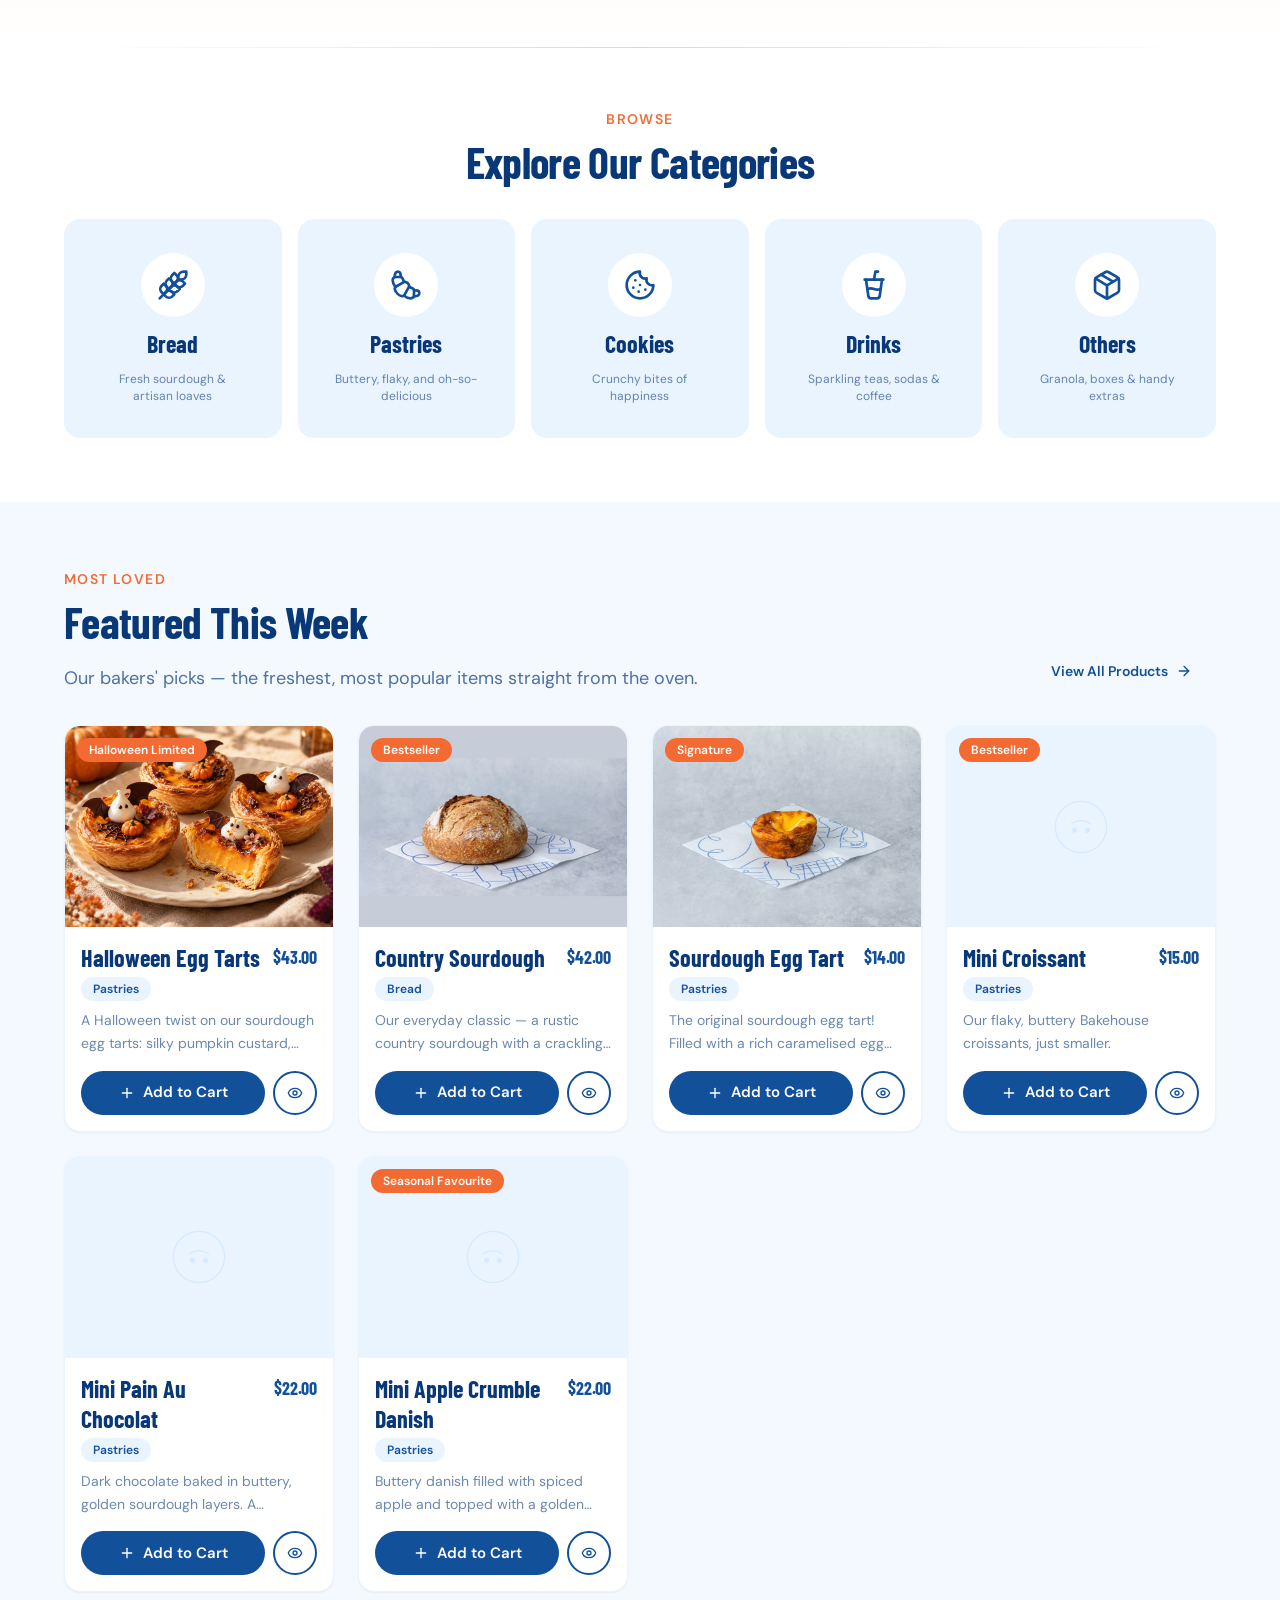
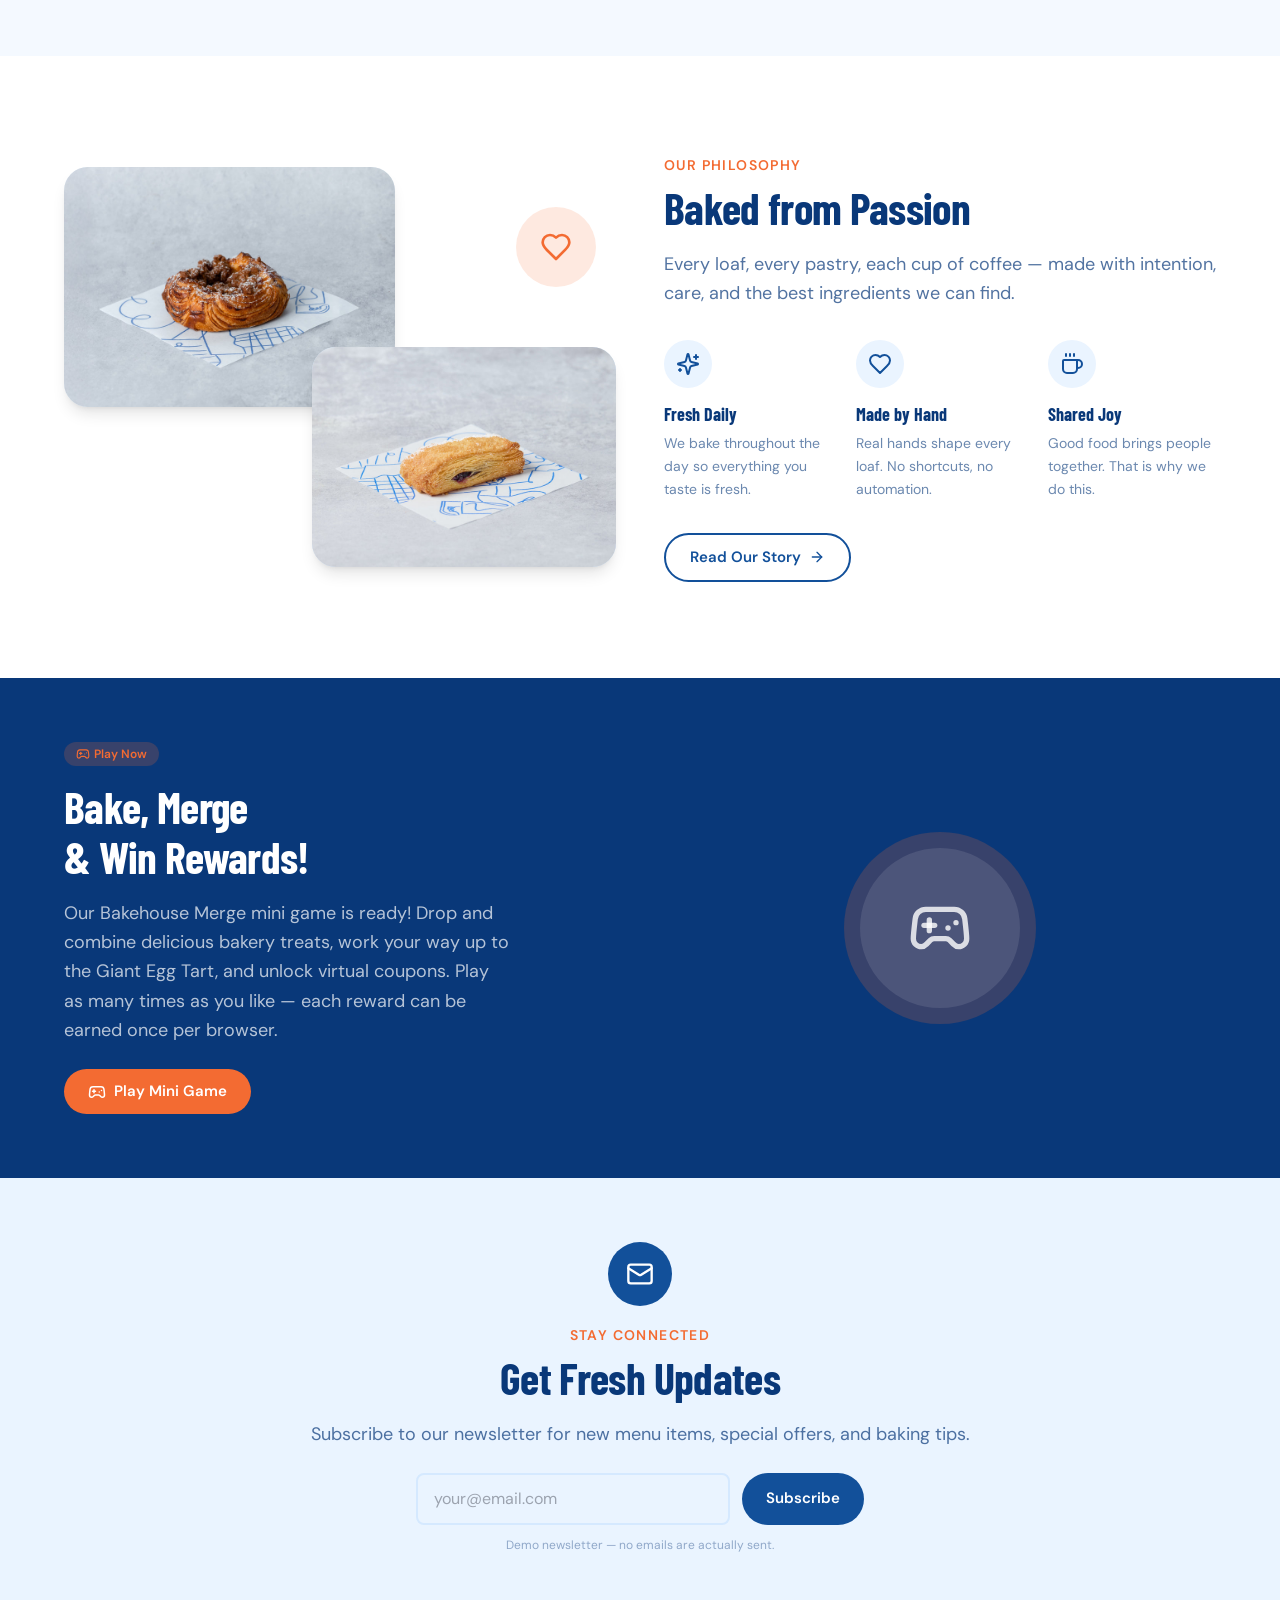
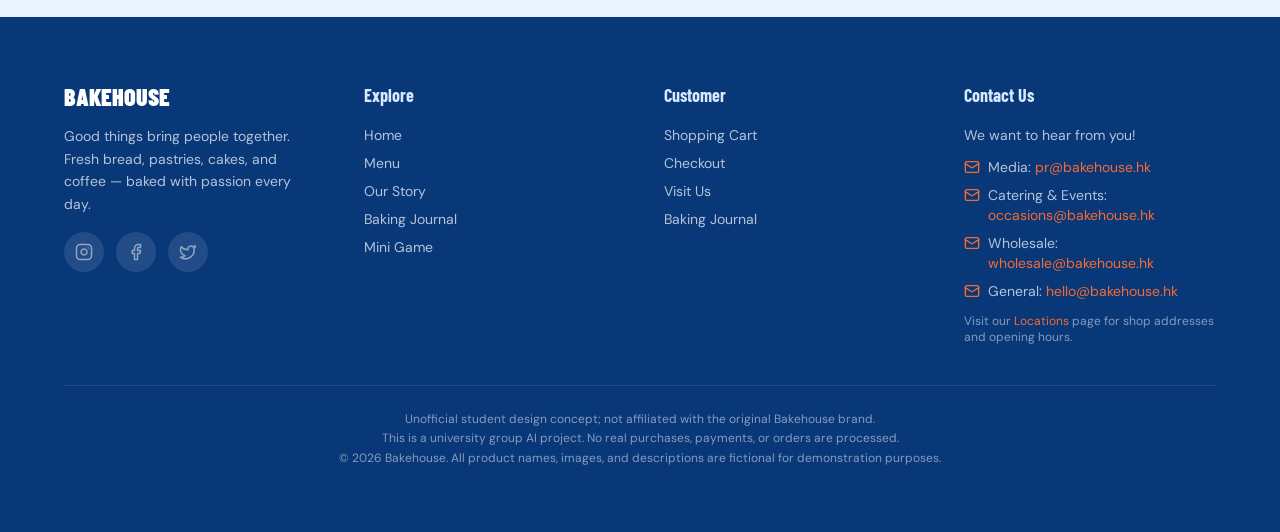
==== commit 3293b922: "Load Boo cart interaction hint" ====
--- a/index.html
+++ b/index.html
@@ -10,9 +10,9 @@
     <link rel="preconnect" href="https://fonts.gstatic.com" crossorigin />
     <link href="https://fonts.googleapis.com/css2?family=Barlow+Condensed:wght@400;500;600;700;800;900&family=Archivo+Black&family=DM+Sans:wght@400;500;600;700&family=Inter:wght@400;500;600;700&display=swap" rel="stylesheet" />
     <title>Bakehouse — A Modern Bakery Experience</title>
-    <script type="module" crossorigin src="./assets/index-halloween.js?v=20261028compactboov1"></script>
+    <script type="module" crossorigin src="./assets/index-halloween.js?v=20261028boohintv1"></script>
     <link rel="stylesheet" crossorigin href="./assets/index-Gh48ig3V.css">
-    <link rel="stylesheet" href="./assets/halloween.css?v=20261028compactboov1">
+    <link rel="stylesheet" href="./assets/halloween.css?v=20261028boohintv1">
     <link rel="stylesheet" href="./assets/typography.css">
     <script>
       // Keep the embedded merge game at its natural height on mobile/desktop.
--- a/assets/halloween.css
+++ b/assets/halloween.css
@@ -65,6 +65,8 @@
 .hw-pet{right:16px;bottom:14px;width:140px;transition:opacity .18s ease,transform .18s ease}
 .hw-ghost-button{width:126px;height:134px}
 .hw-pet-name{font-size:8px;padding:4px 8px}
+.hw-pet-name{display:inline-flex;flex-direction:column;gap:1px;line-height:1.25;max-width:138px}
+.hw-pet-treat-hint{font-size:7px;font-weight:700;color:#8b4525;letter-spacing:.35px}
 .hw-pet .hw-bubble{width:210px;max-width:min(210px,calc(100vw - 24px));margin-left:-58px;font-size:12px;padding:10px 12px}
 .hw-pet-close-row{width:210px;max-width:min(210px,calc(100vw - 24px));margin-left:-58px;padding-top:6px}
 .hw-pet-close-row .hw-pet-close{width:32px;height:32px;flex-basis:32px;font-size:21px}
@@ -78,5 +80,6 @@
  .hw-pet-close-row{width:180px;max-width:min(180px,calc(100vw - 16px));margin-left:-88px}
  .hw-pet-close-row .hw-pet-close{width:30px;height:30px;flex-basis:30px;font-size:20px}
  .hw-snack{width:31px;height:27px;left:27px;top:56px}
- .hw-pet-name{font-size:7px;letter-spacing:.35px;padding:3px 6px}
+ .hw-pet-name{font-size:6.5px;letter-spacing:.3px;padding:3px 5px;max-width:94px}
+ .hw-pet-treat-hint{font-size:6px;letter-spacing:.15px}
 }
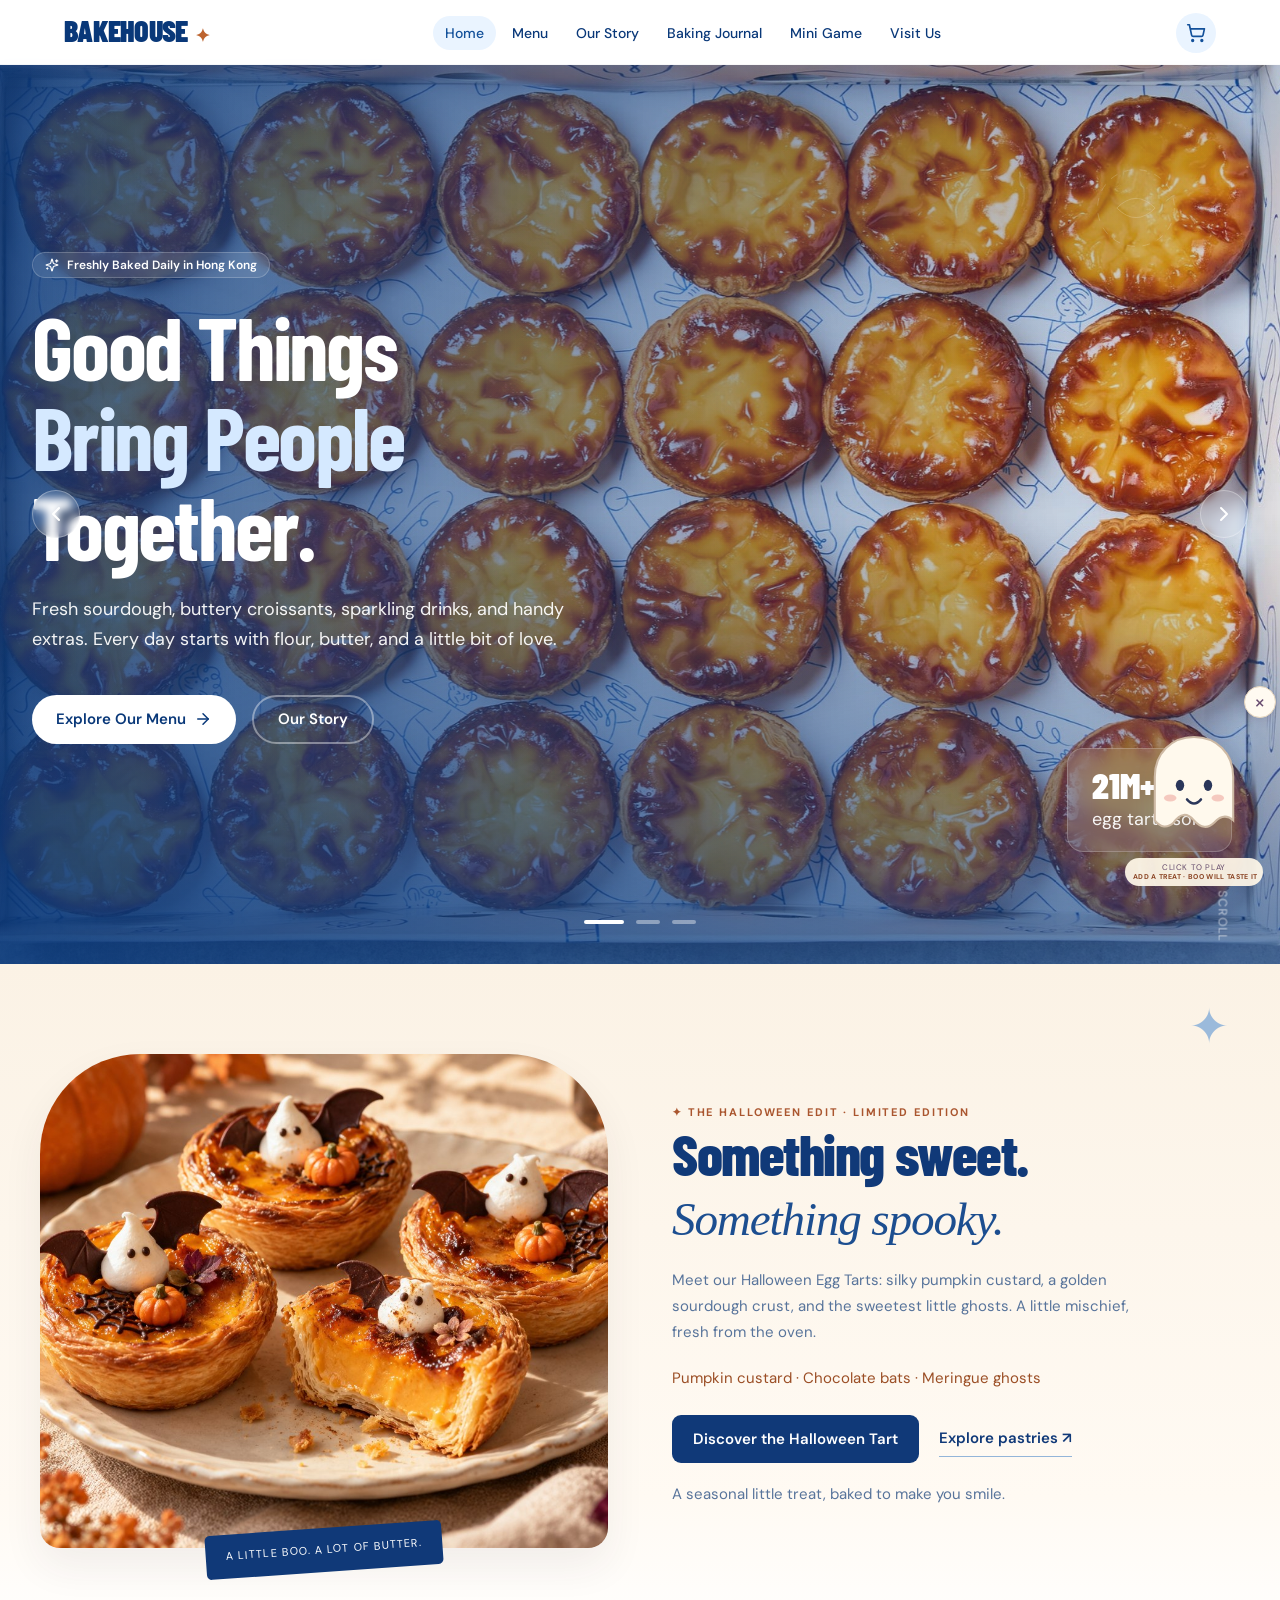
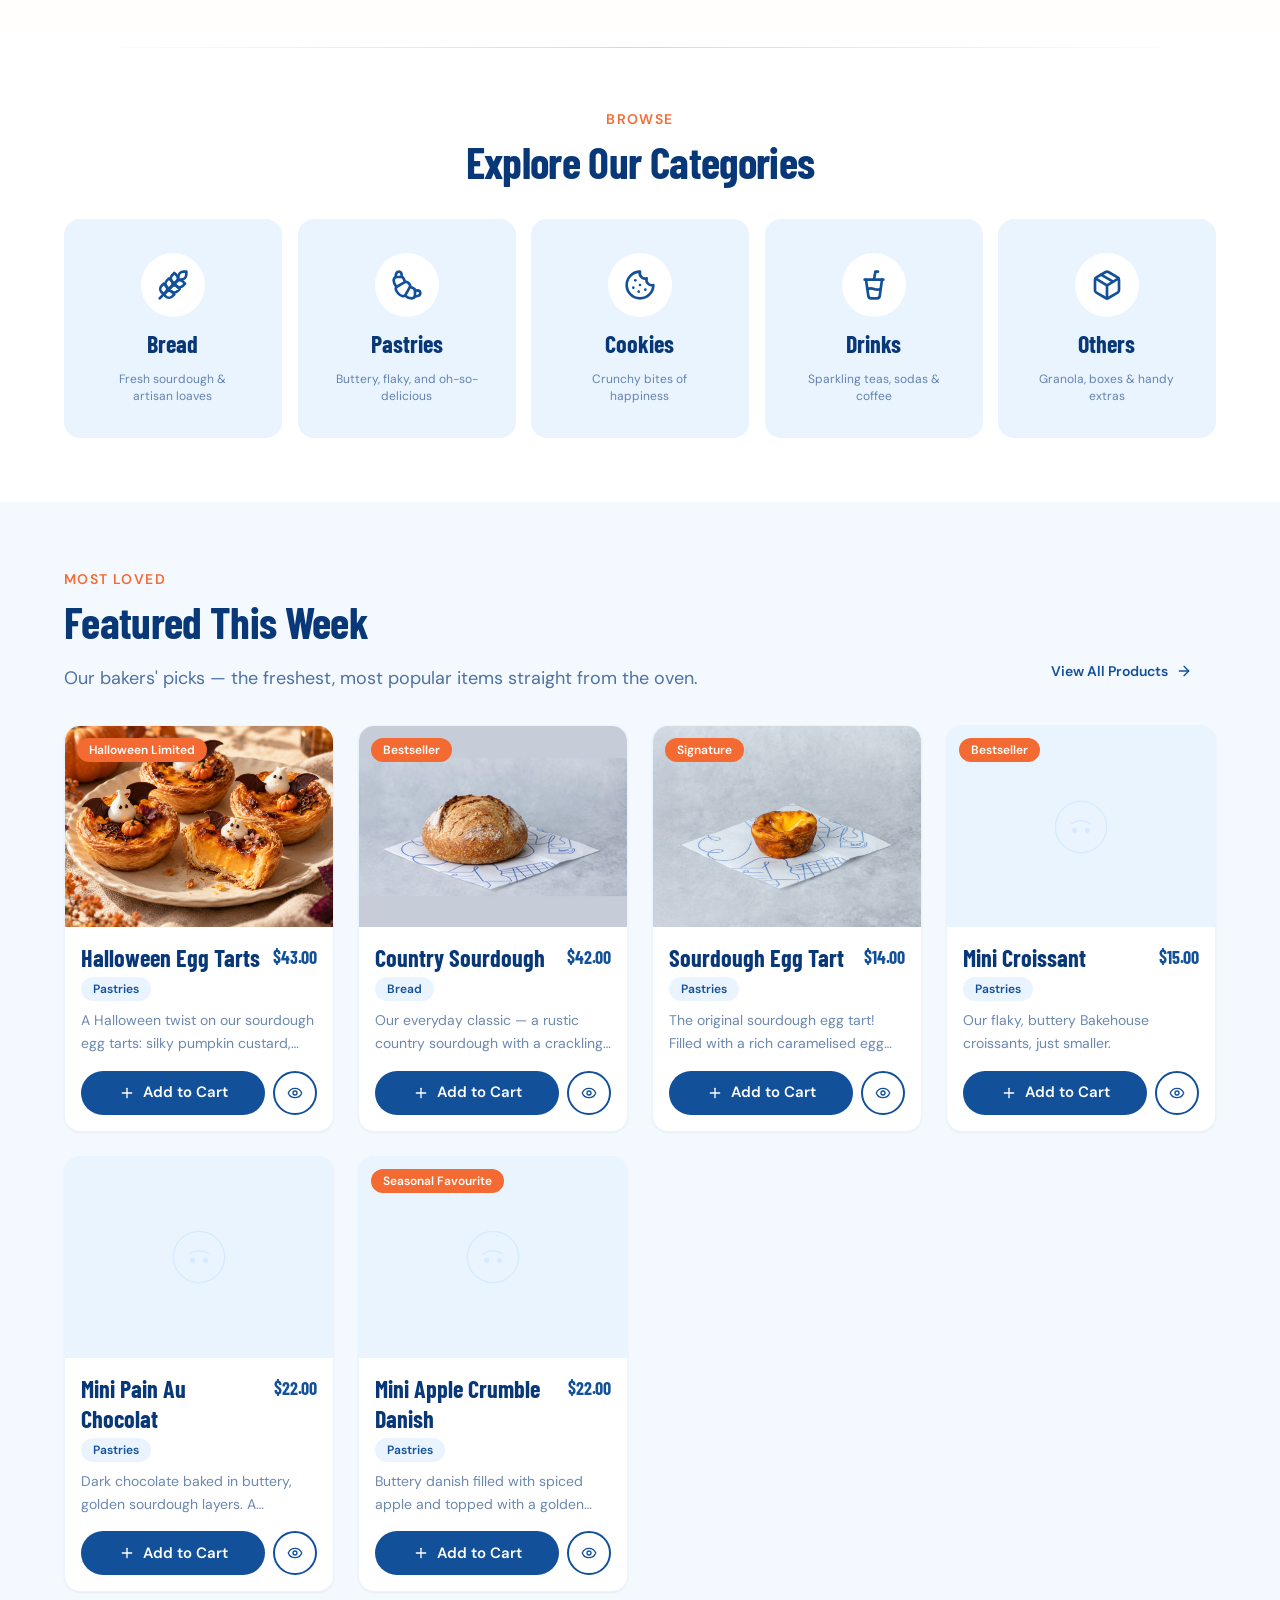
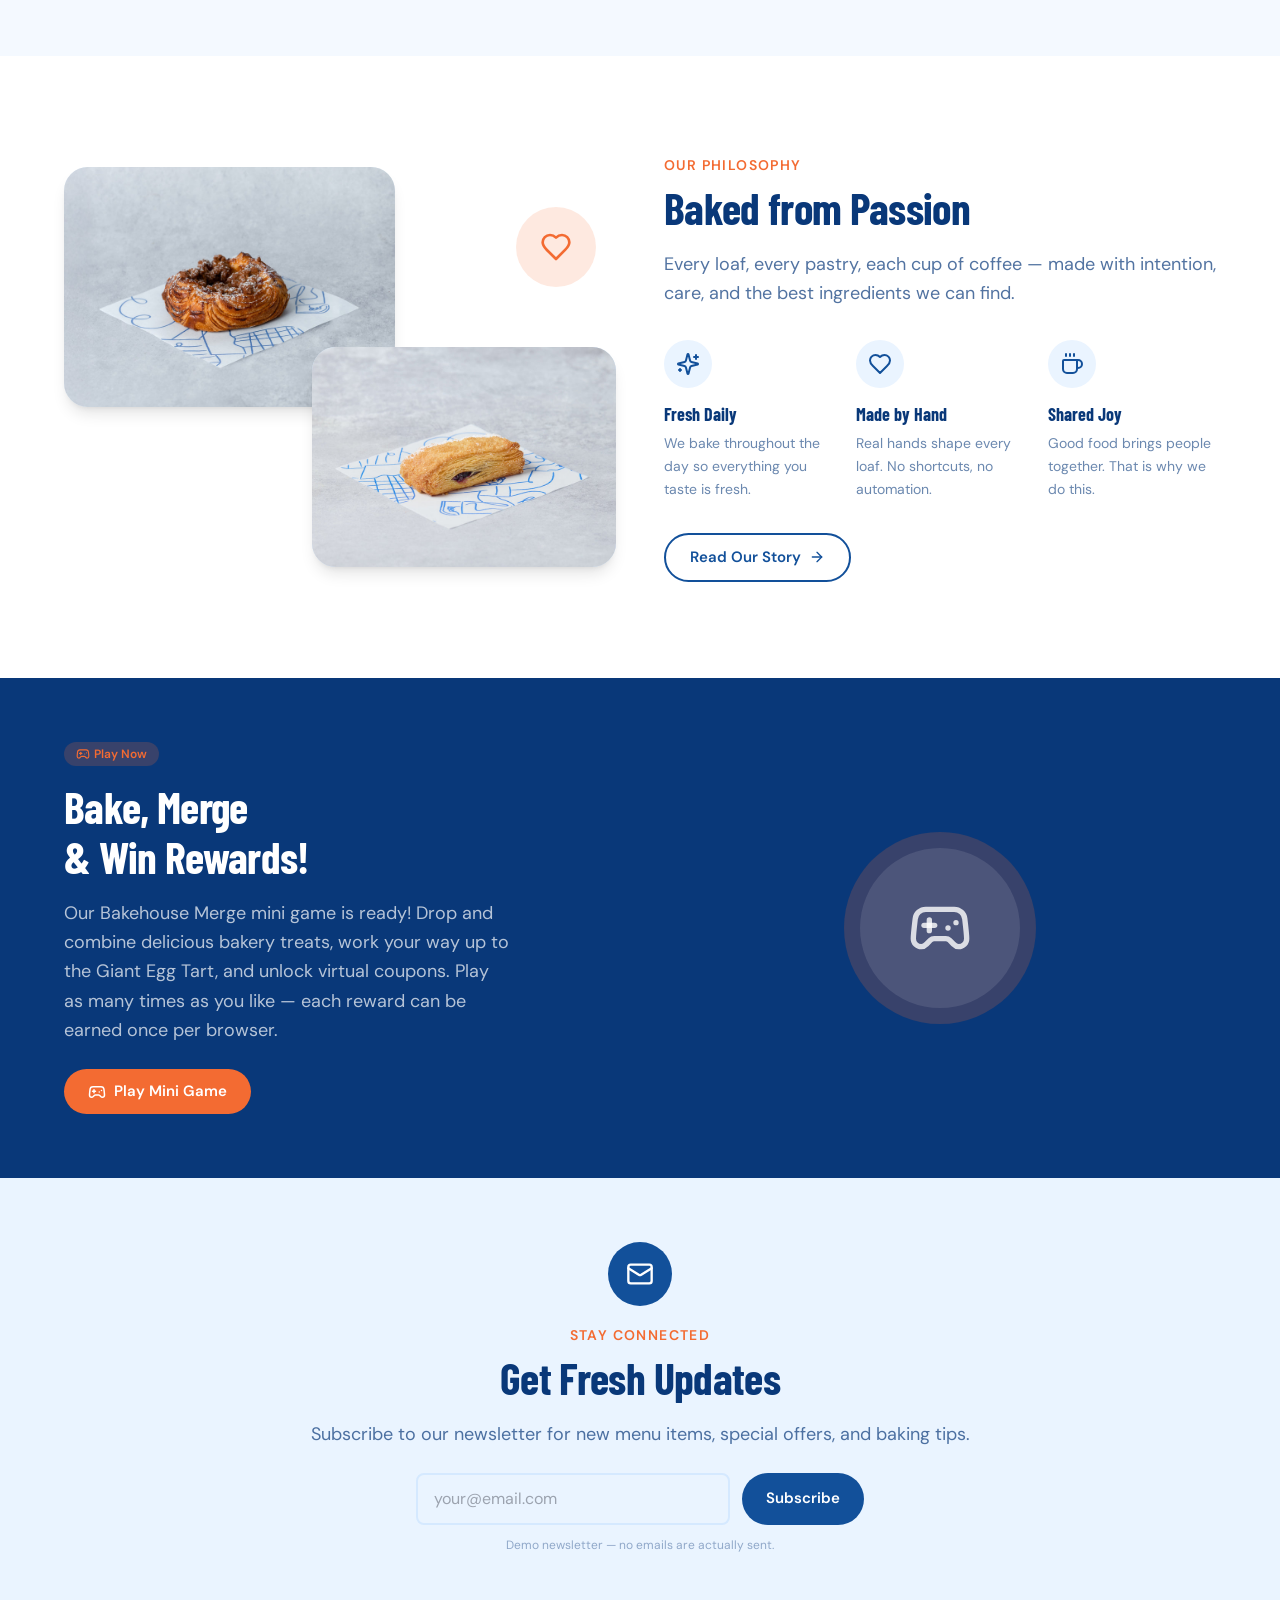
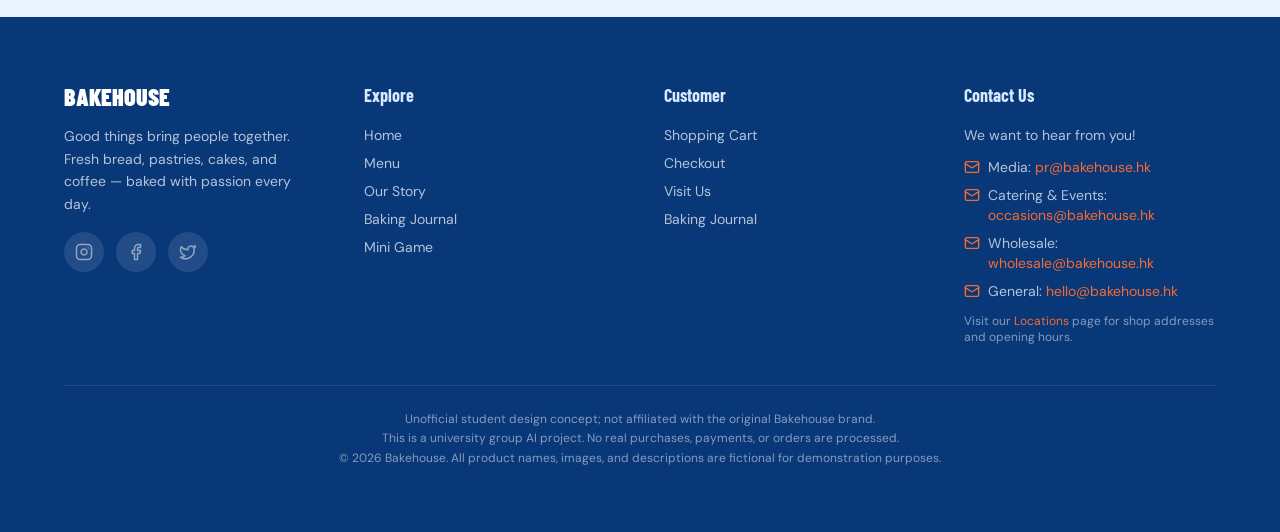
==== commit b5b8124b: "Load homepage motion effects" ====
--- a/index.html
+++ b/index.html
@@ -10,9 +10,10 @@
     <link rel="preconnect" href="https://fonts.gstatic.com" crossorigin />
     <link href="https://fonts.googleapis.com/css2?family=Barlow+Condensed:wght@400;500;600;700;800;900&family=Archivo+Black&family=DM+Sans:wght@400;500;600;700&family=Inter:wght@400;500;600;700&display=swap" rel="stylesheet" />
     <title>Bakehouse — A Modern Bakery Experience</title>
-    <script type="module" crossorigin src="./assets/index-halloween.js?v=20261028boohintv1"></script>
+    <script type="module" crossorigin src="./assets/index-halloween.js?v=20261029storytimelinev1"></script>
     <link rel="stylesheet" crossorigin href="./assets/index-Gh48ig3V.css">
-    <link rel="stylesheet" href="./assets/halloween.css?v=20261028boohintv1">
+    <link rel="stylesheet" href="./assets/halloween.css?v=20261029storytimelinev1">
+    <link rel="stylesheet" href="./assets/home-motion.css?v=20261029preview3">
     <link rel="stylesheet" href="./assets/typography.css">
     <script>
       // Keep the embedded merge game at its natural height on mobile/desktop.
@@ -71,5 +72,6 @@
   </head>
   <body>
     <div id="root"></div>
+    <script type="module" src="./assets/home-motion.js?v=20261029preview3"></script>
   </body>
 </html>
--- a/assets/halloween.css
+++ b/assets/halloween.css
@@ -83,3 +83,6 @@
  .hw-pet-name{font-size:6.5px;letter-spacing:.3px;padding:3px 5px;max-width:94px}
  .hw-pet-treat-hint{font-size:6px;letter-spacing:.15px}
 }
+
+/* Keep alternating Our Story media aligned with its year copy. */
+@media(min-width:1024px){.story-timeline-media,.story-timeline-copy{grid-row:1}}
--- a/assets/home-motion.css
+++ b/assets/home-motion.css
@@ -0,0 +1,58 @@
+/* Quiet, bakery-inspired motion for the home page. */
+.bh-home-motion .bh-hero-item{
+  opacity:0;
+  transform:translateY(18px);
+  animation:bh-hero-rise .72s cubic-bezier(.22,.75,.26,1) var(--bh-delay,80ms) forwards;
+}
+.bh-home-motion .bh-title-line{
+  transform-origin:left center;
+  will-change:transform,letter-spacing,filter;
+  animation:bh-title-breathe 5.2s ease-in-out calc(1.05s + var(--bh-breath-delay,0s)) infinite alternate!important;
+}
+.bh-home-motion .bh-hero-motion>div:first-child img,
+.bh-home-motion .bh-hero-motion .bh-motion-image{
+  animation:bh-photo-breathe 12s ease-in-out infinite alternate;
+  transform-origin:center;
+  will-change:transform;
+}
+.bh-home-motion .bh-reveal{
+  opacity:0;
+  transform:translateY(28px);
+  transition:opacity .7s ease var(--bh-section-delay,0ms),transform .8s cubic-bezier(.22,.75,.26,1) var(--bh-section-delay,0ms);
+}
+.bh-home-motion .bh-reveal.bh-visible{opacity:1;transform:translateY(0)}
+.bh-home-motion .bh-motion-card{
+  transition:transform .28s ease,box-shadow .28s ease,background-color .28s ease;
+  will-change:transform;
+}
+.bh-home-motion .bh-motion-card:hover,
+.bh-home-motion .bh-motion-card:focus-visible{
+  transform:translateY(-6px);
+  box-shadow:0 18px 36px rgba(16,57,120,.12);
+}
+.bh-home-motion .bh-motion-card img{transition:transform .6s cubic-bezier(.22,.75,.26,1)}
+.bh-home-motion .bh-motion-card:hover img,.bh-home-motion .bh-motion-card:focus-visible img{transform:scale(1.035)}
+.bh-home-motion #halloween-feature:before{animation:bh-star-drift 5s ease-in-out infinite}
+.bh-home-motion #halloween-feature .hw-photo img{animation:bh-seasonal-breathe 9s ease-in-out infinite alternate}
+.bh-home-motion #halloween-feature .hw-photo-stamp{transition:transform .3s ease,box-shadow .3s ease}
+.bh-home-motion #halloween-feature .hw-photo:hover .hw-photo-stamp{transform:translateX(-50%) rotate(0);box-shadow:0 8px 22px rgba(16,57,120,.15)}
+
+@keyframes bh-hero-rise{to{opacity:1;transform:translateY(0)}}
+@keyframes bh-title-breathe{
+  from{transform:scaleX(1);letter-spacing:-.025em;filter:brightness(1) drop-shadow(0 0 0 rgba(255,255,255,0))}
+  to{transform:scaleX(1.016);letter-spacing:-.006em;filter:brightness(1.1) drop-shadow(0 0 10px rgba(255,255,255,.14))}
+}
+@keyframes bh-photo-breathe{from{transform:scale(1)}to{transform:scale(1.025)}}
+@keyframes bh-seasonal-breathe{from{transform:scale(1)}to{transform:scale(1.018)}}
+@keyframes bh-star-drift{0%,100%{transform:translateY(0) rotate(0)}50%{transform:translateY(7px) rotate(8deg)}}
+
+@media(max-width:700px){
+  .bh-home-motion .bh-reveal{transform:translateY(18px)}
+  .bh-home-motion .bh-motion-card:hover{transform:none;box-shadow:none}
+  .bh-home-motion .bh-title-line{animation-duration:5.8s!important}
+}
+@media(prefers-reduced-motion:reduce){
+  .bh-home-motion .bh-hero-item,.bh-home-motion .bh-reveal{opacity:1!important;transform:none!important;animation:none!important;transition:none!important}
+  .bh-home-motion .bh-title-line,.bh-home-motion .bh-motion-image,.bh-home-motion #halloween-feature:before,.bh-home-motion #halloween-feature .hw-photo img{animation:none!important}
+  .bh-home-motion .bh-motion-card,.bh-home-motion .bh-motion-card img{transition:none!important;transform:none!important}
+}
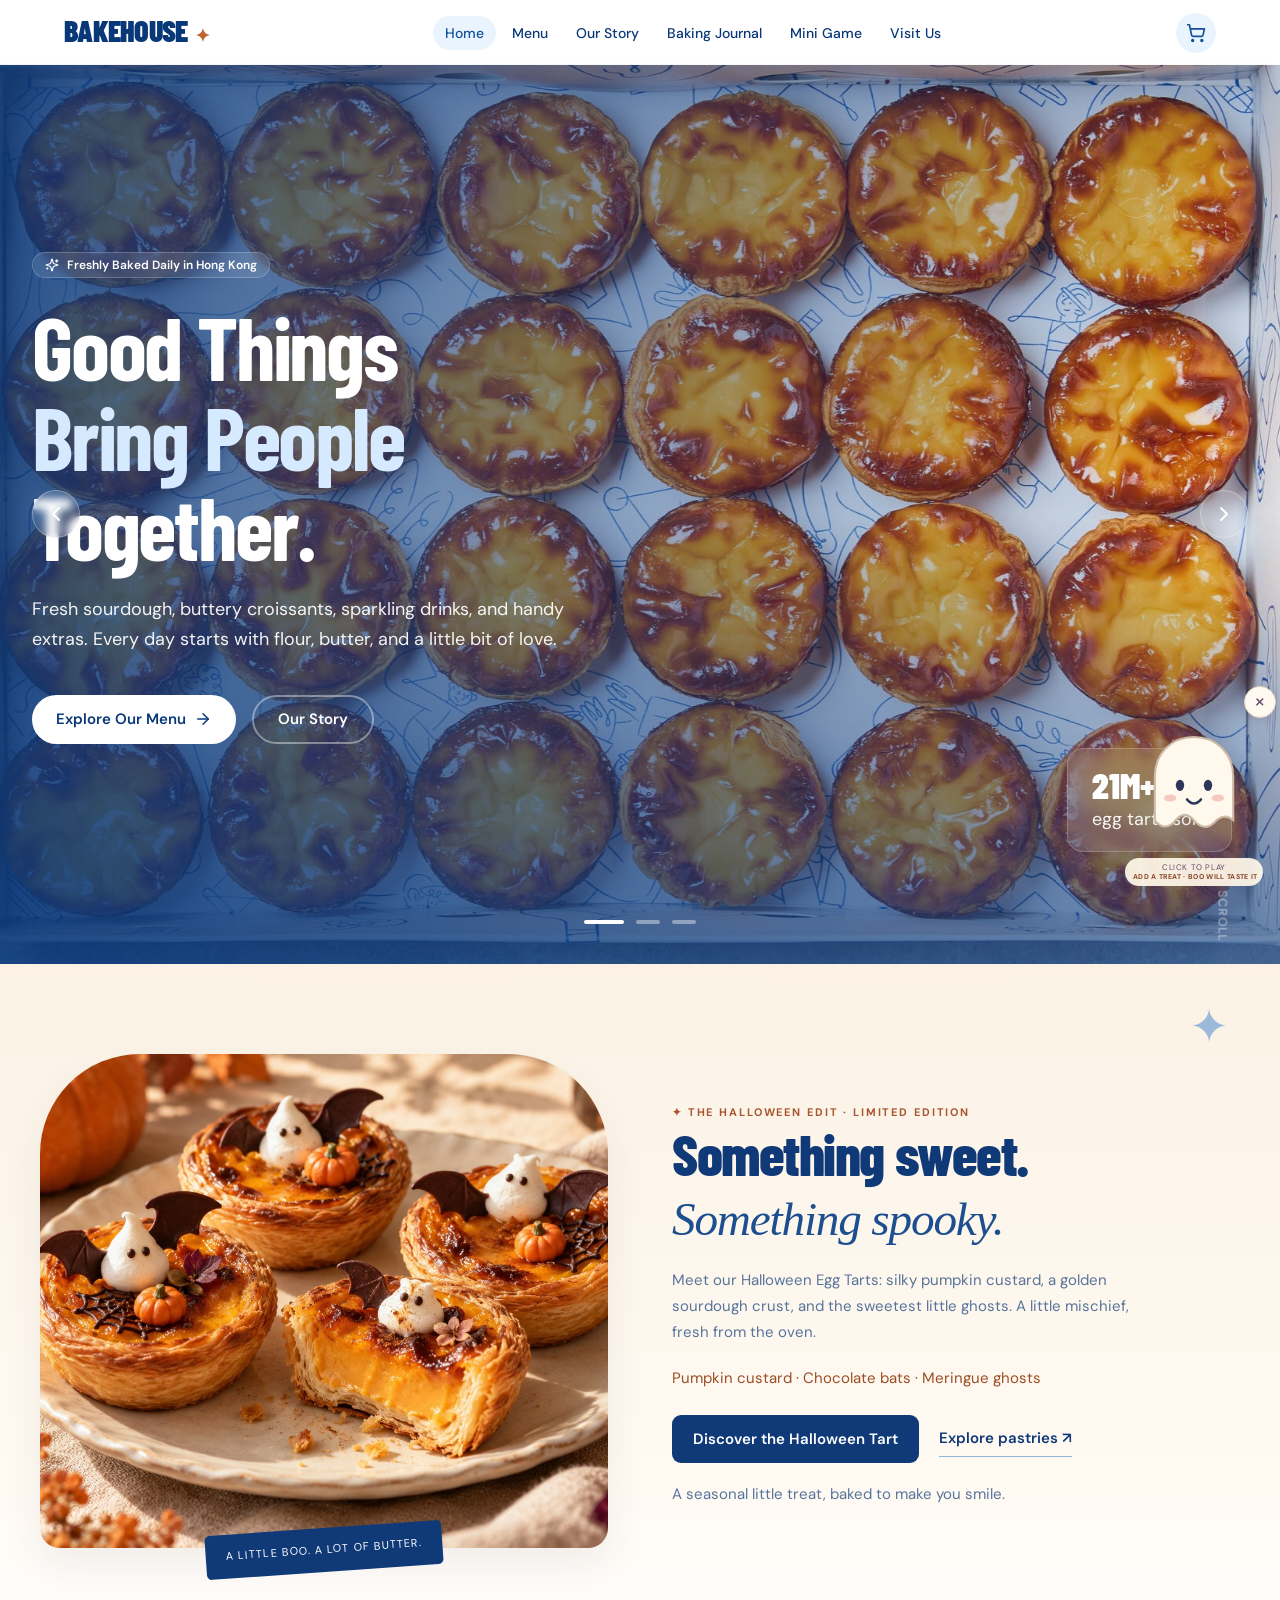
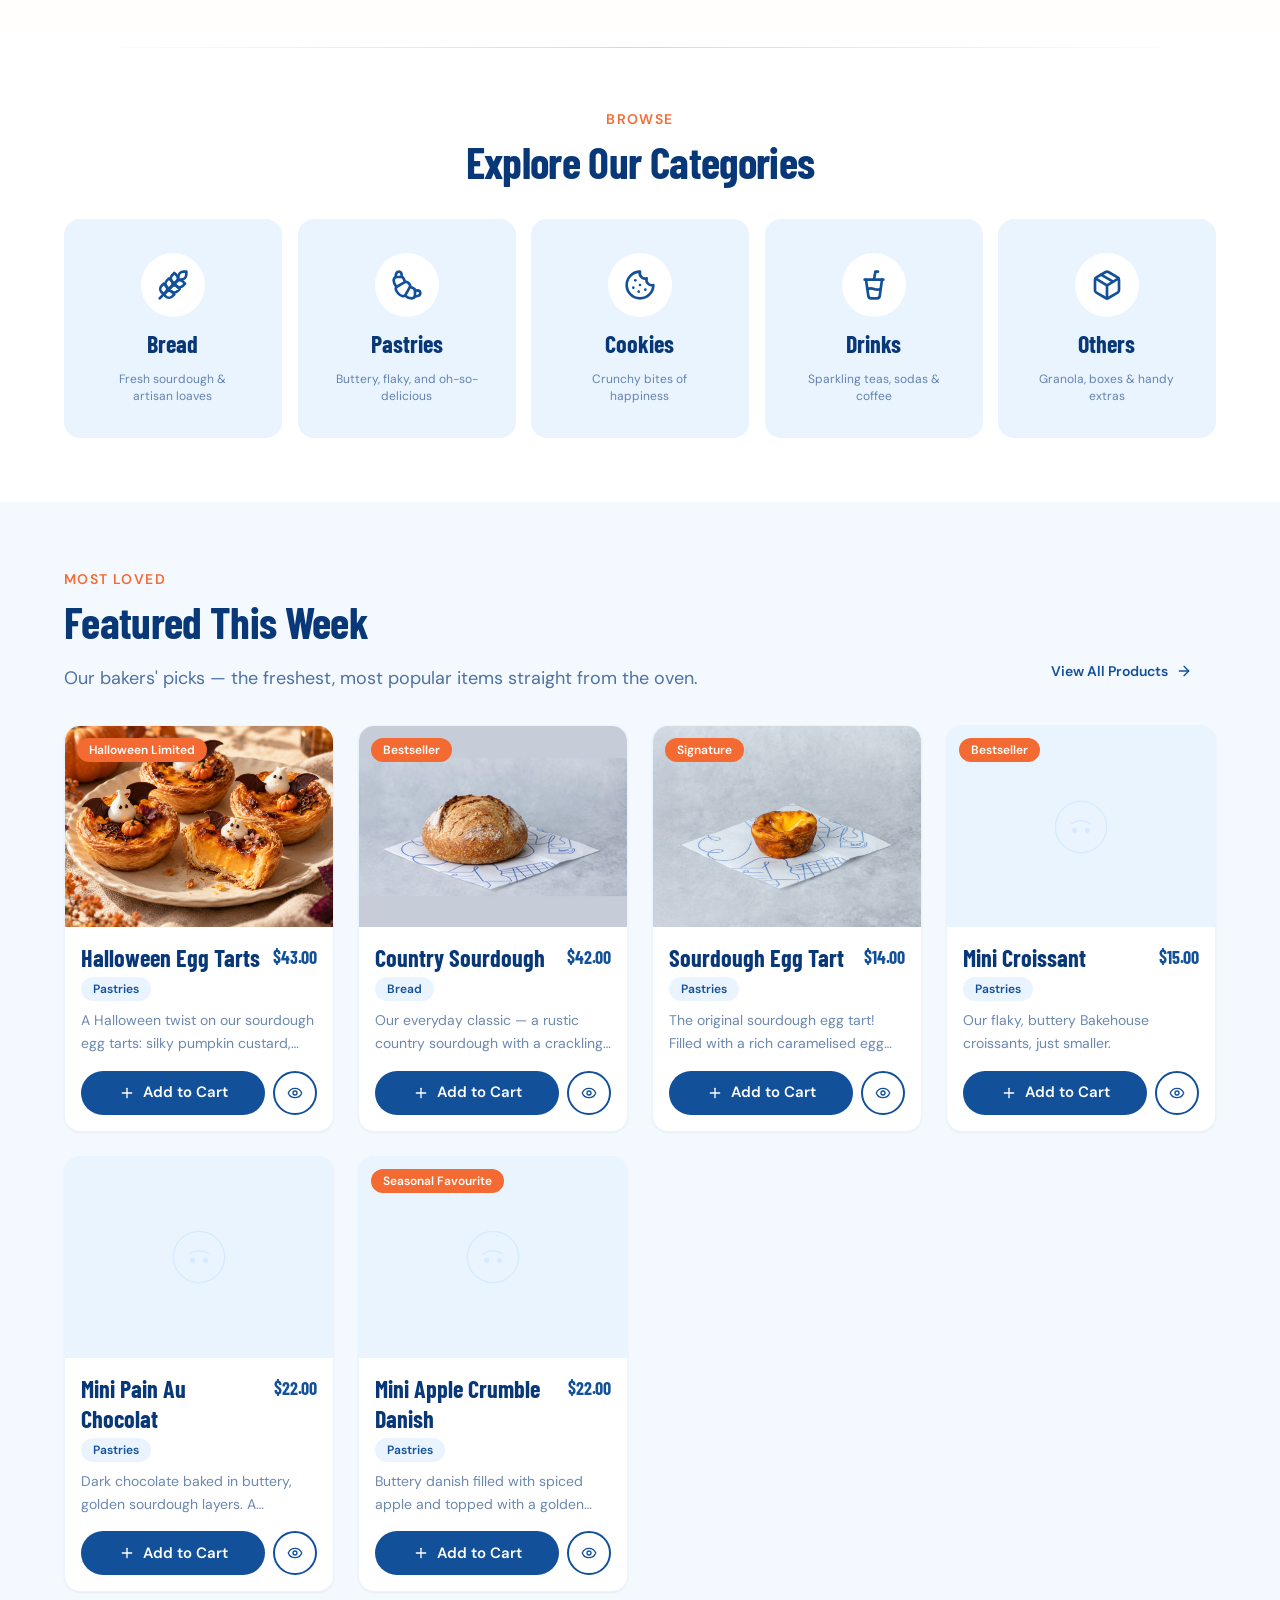
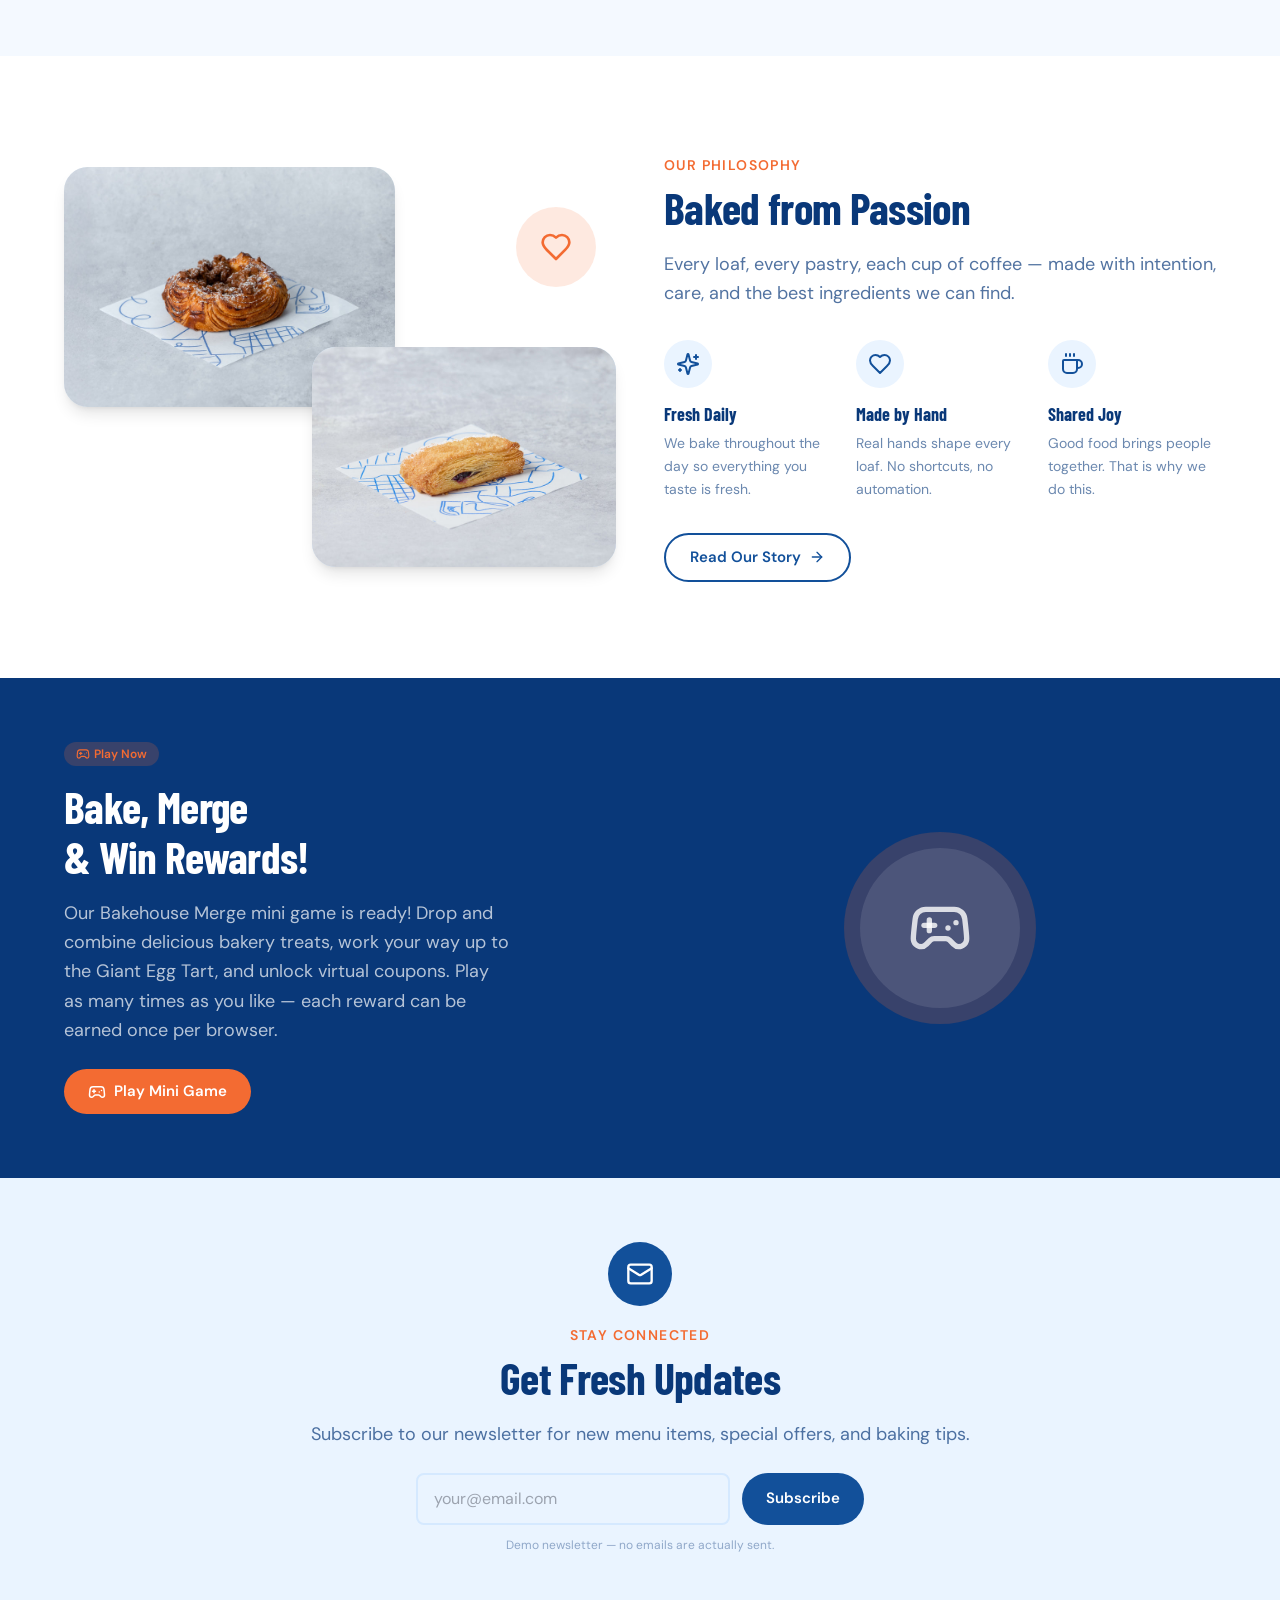
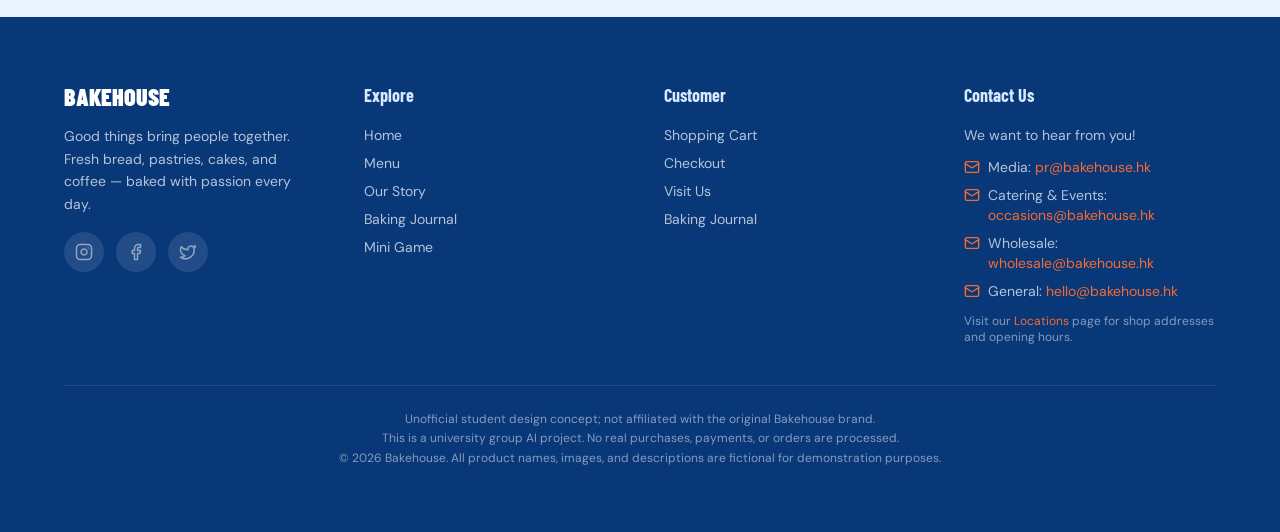
==== commit 647621b9: "Refresh Boo mobile styles" ====
--- a/index.html
+++ b/index.html
@@ -12,7 +12,7 @@
     <title>Bakehouse — A Modern Bakery Experience</title>
     <script type="module" crossorigin src="./assets/index-halloween.js?v=20261029storytimelinev1"></script>
     <link rel="stylesheet" crossorigin href="./assets/index-Gh48ig3V.css">
-    <link rel="stylesheet" href="./assets/halloween.css?v=20261029storytimelinev1">
+    <link rel="stylesheet" href="./assets/halloween.css?v=20261029boomobilev1">
     <link rel="stylesheet" href="./assets/home-motion.css?v=20261029preview3">
     <link rel="stylesheet" href="./assets/typography.css">
     <script>
--- a/assets/halloween.css
+++ b/assets/halloween.css
@@ -53,36 +53,37 @@
 .hw-pet .hw-bubble p{overflow-wrap:break-word}
 @media(max-width:700px){.hw-pet .hw-bubble{width:198px;max-width:min(198px,calc(100vw - 20px));margin-left:-70px}}
 
-.hw-pet:not(.hw-active):hover .hw-bubble,.hw-pet:not(.hw-active):focus-within .hw-bubble{opacity:0;visibility:hidden;transform:translateY(8px)}
-
-/* Keep the close control in its own row below the message card. */
-.hw-pet-close-row{width:240px;max-width:min(240px,calc(100vw - 24px));margin-left:-54px;padding-top:8px;display:flex;justify-content:flex-end;pointer-events:none;box-sizing:border-box}
-.hw-pet-close-row .hw-pet-close{position:static;inset:auto;transform:none;pointer-events:auto;width:40px;height:40px;flex:0 0 40px}
-.hw-pet .hw-bubble{padding-right:14px}
-@media(max-width:700px){.hw-pet-close-row{width:198px;max-width:min(198px,calc(100vw - 20px));margin-left:-70px}}
-
-/* Compact Boo so page content stays readable. Messages open only for interactions. */
-.hw-pet{right:16px;bottom:14px;width:140px;transition:opacity .18s ease,transform .18s ease}
-.hw-ghost-button{width:126px;height:134px}
-.hw-pet-name{font-size:8px;padding:4px 8px}
-.hw-pet-name{display:inline-flex;flex-direction:column;gap:1px;line-height:1.25;max-width:138px}
-.hw-pet-treat-hint{font-size:7px;font-weight:700;color:#8b4525;letter-spacing:.35px}
-.hw-pet .hw-bubble{width:210px;max-width:min(210px,calc(100vw - 24px));margin-left:-58px;font-size:12px;padding:10px 12px}
-.hw-pet-close-row{width:210px;max-width:min(210px,calc(100vw - 24px));margin-left:-58px;padding-top:6px}
-.hw-pet-close-row .hw-pet-close{width:32px;height:32px;flex-basis:32px;font-size:21px}
-.hw-snack{left:42px;top:83px;width:45px;height:39px}
-.hw-pet.hw-scrolling{opacity:.58;transform:scale(.88);transform-origin:right bottom}
-.hw-pet.hw-scrolling .hw-bubble,.hw-pet.hw-scrolling .hw-pet-close-row{opacity:0;visibility:hidden;pointer-events:none}
-@media(max-width:700px){
- .hw-pet{right:6px;bottom:8px;width:94px}
- .hw-ghost-button{width:86px;height:93px}
- .hw-pet .hw-bubble{width:180px;max-width:min(180px,calc(100vw - 16px));margin-left:-88px;font-size:11px}
- .hw-pet-close-row{width:180px;max-width:min(180px,calc(100vw - 16px));margin-left:-88px}
- .hw-pet-close-row .hw-pet-close{width:30px;height:30px;flex-basis:30px;font-size:20px}
- .hw-snack{width:31px;height:27px;left:27px;top:56px}
- .hw-pet-name{font-size:6.5px;letter-spacing:.3px;padding:3px 5px;max-width:94px}
- .hw-pet-treat-hint{font-size:6px;letter-spacing:.15px}
-}
+.hw-pet:not(.hw-active):hover .hw-bubble,.hw-pet:not(.hw-active):focus-within .hw-bubble{opacity:0;visibility:hidden;transform:translateY(8px)}
+
+/* Keep the close control in its own row below the message card. */
+.hw-pet-close-row{width:240px;max-width:min(240px,calc(100vw - 24px));margin-left:-54px;padding-top:8px;display:flex;justify-content:flex-end;pointer-events:none;box-sizing:border-box}
+.hw-pet-close-row .hw-pet-close{position:static;inset:auto;transform:none;pointer-events:auto;width:40px;height:40px;flex:0 0 40px}
+.hw-pet .hw-bubble{padding-right:14px}
+@media(max-width:700px){.hw-pet-close-row{width:198px;max-width:min(198px,calc(100vw - 20px));margin-left:-70px}}
+
+/* Compact Boo so page content stays readable. Messages open only for interactions. */
+.hw-pet{right:16px;bottom:14px;width:140px;transition:opacity .18s ease,transform .18s ease}
+.hw-ghost-button{width:126px;height:134px}
+.hw-pet-name{font-size:8px;padding:4px 8px}
+.hw-pet-name{display:inline-flex;flex-direction:column;gap:1px;line-height:1.25;max-width:138px}
+.hw-pet-treat-hint{font-size:7px;font-weight:700;color:#8b4525;letter-spacing:.35px}
+.hw-pet .hw-bubble{width:210px;max-width:min(210px,calc(100vw - 24px));margin-left:-58px;font-size:12px;padding:10px 12px}
+.hw-pet-close-row{width:210px;max-width:min(210px,calc(100vw - 24px));margin-left:-58px;padding-top:6px}
+.hw-pet-close-row .hw-pet-close{width:32px;height:32px;flex-basis:32px;font-size:21px}
+.hw-snack{left:42px;top:83px;width:45px;height:39px}
+.hw-pet.hw-scrolling{opacity:.58;transform:scale(.88);transform-origin:right bottom}
+.hw-pet.hw-scrolling .hw-bubble,.hw-pet.hw-scrolling .hw-pet-close-row{opacity:0;visibility:hidden;pointer-events:none}
+@media(max-width:700px){
+ .hw-pet{right:6px;bottom:8px;width:94px}
+ .hw-ghost-button{width:86px;height:93px}
+ .hw-pet .hw-bubble{width:180px;max-width:min(180px,calc(100vw - 16px));margin-left:-88px;font-size:11px}
+ .hw-pet-close-row{width:180px;max-width:min(180px,calc(100vw - 16px));margin-left:-88px}
+ .hw-pet-close-row .hw-pet-close{width:30px;height:30px;flex-basis:30px;font-size:20px}
+ .hw-snack{width:31px;height:27px;left:27px;top:56px}
+ .hw-pet-name{width:94px;max-width:calc(100vw - 12px);box-sizing:border-box;font-size:6.5px;letter-spacing:.3px;padding:4px 6px;white-space:normal;overflow:hidden}
+ .hw-pet-name>span:first-child{white-space:nowrap}
+ .hw-pet-treat-hint{display:block;width:100%;font-size:6px;line-height:1.15;letter-spacing:.1px;white-space:normal;text-align:center}
+}
 
 /* Keep alternating Our Story media aligned with its year copy. */
 @media(min-width:1024px){.story-timeline-media,.story-timeline-copy{grid-row:1}}
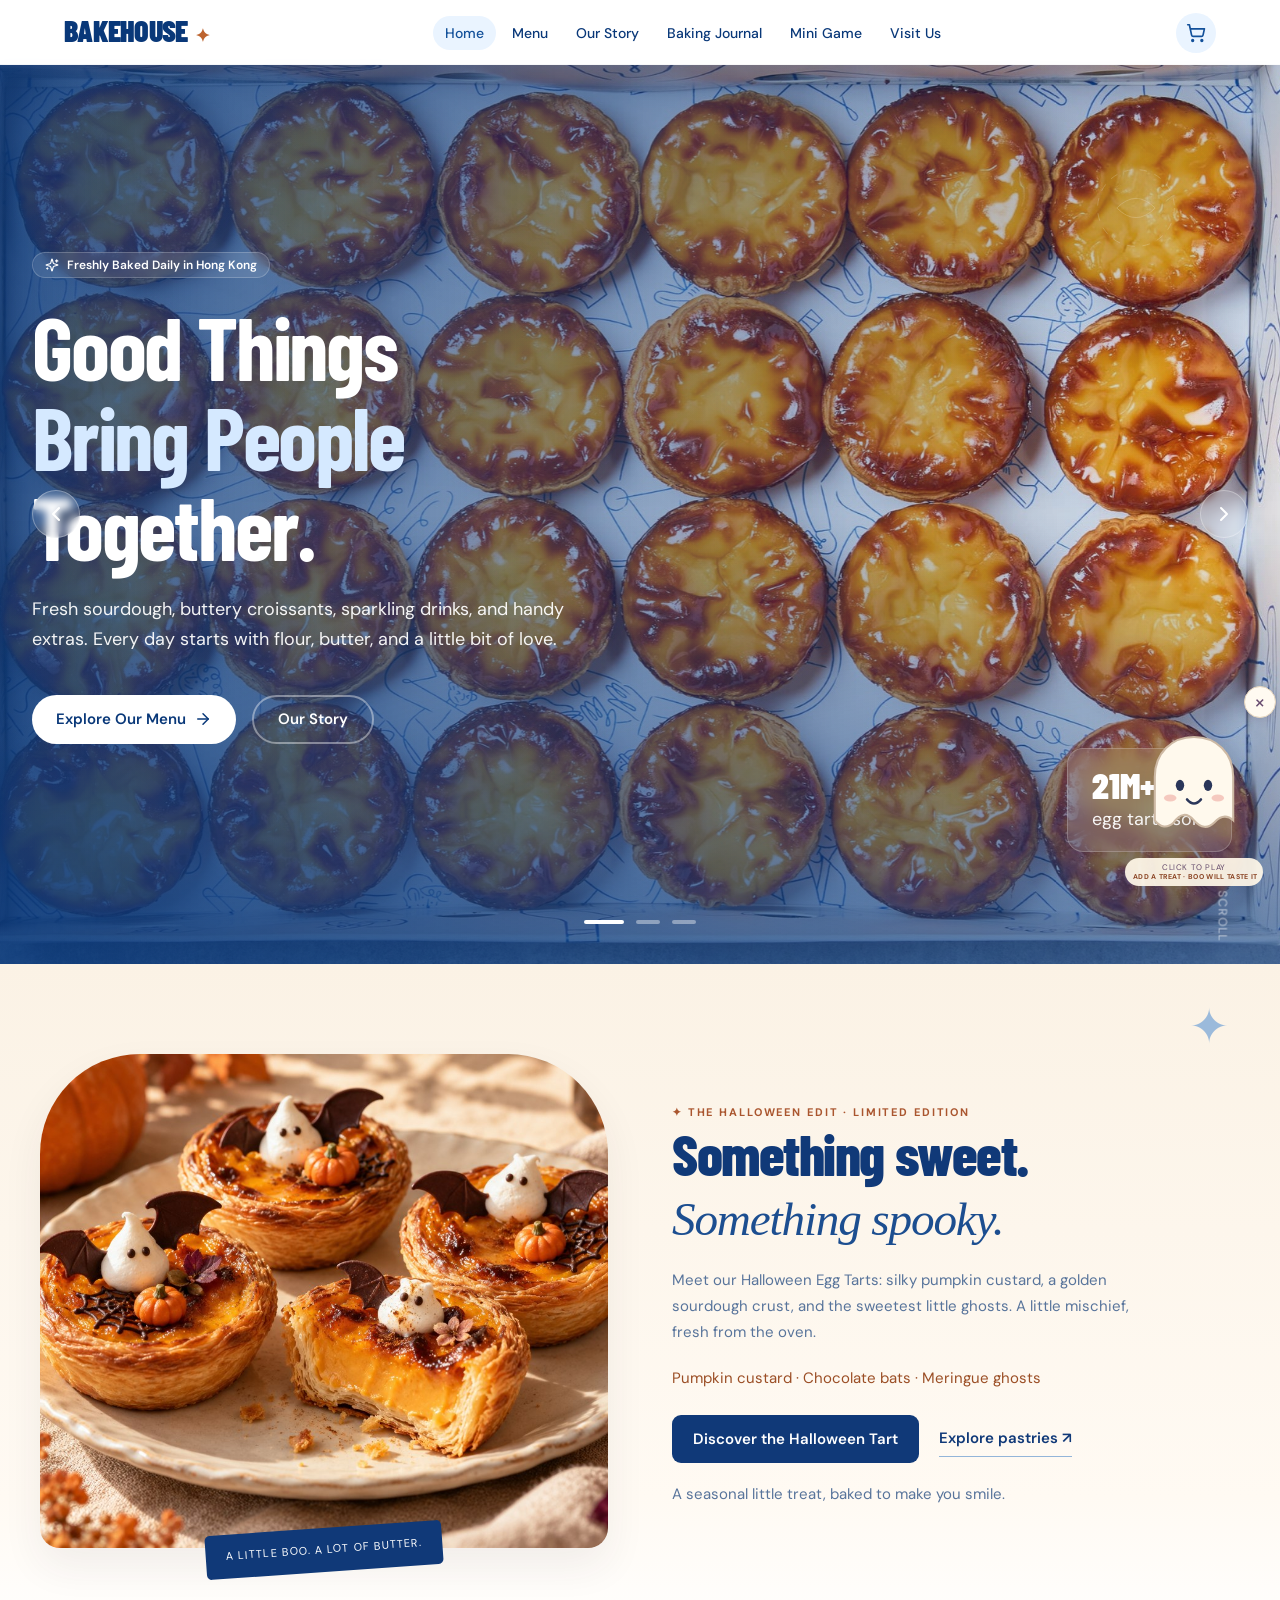
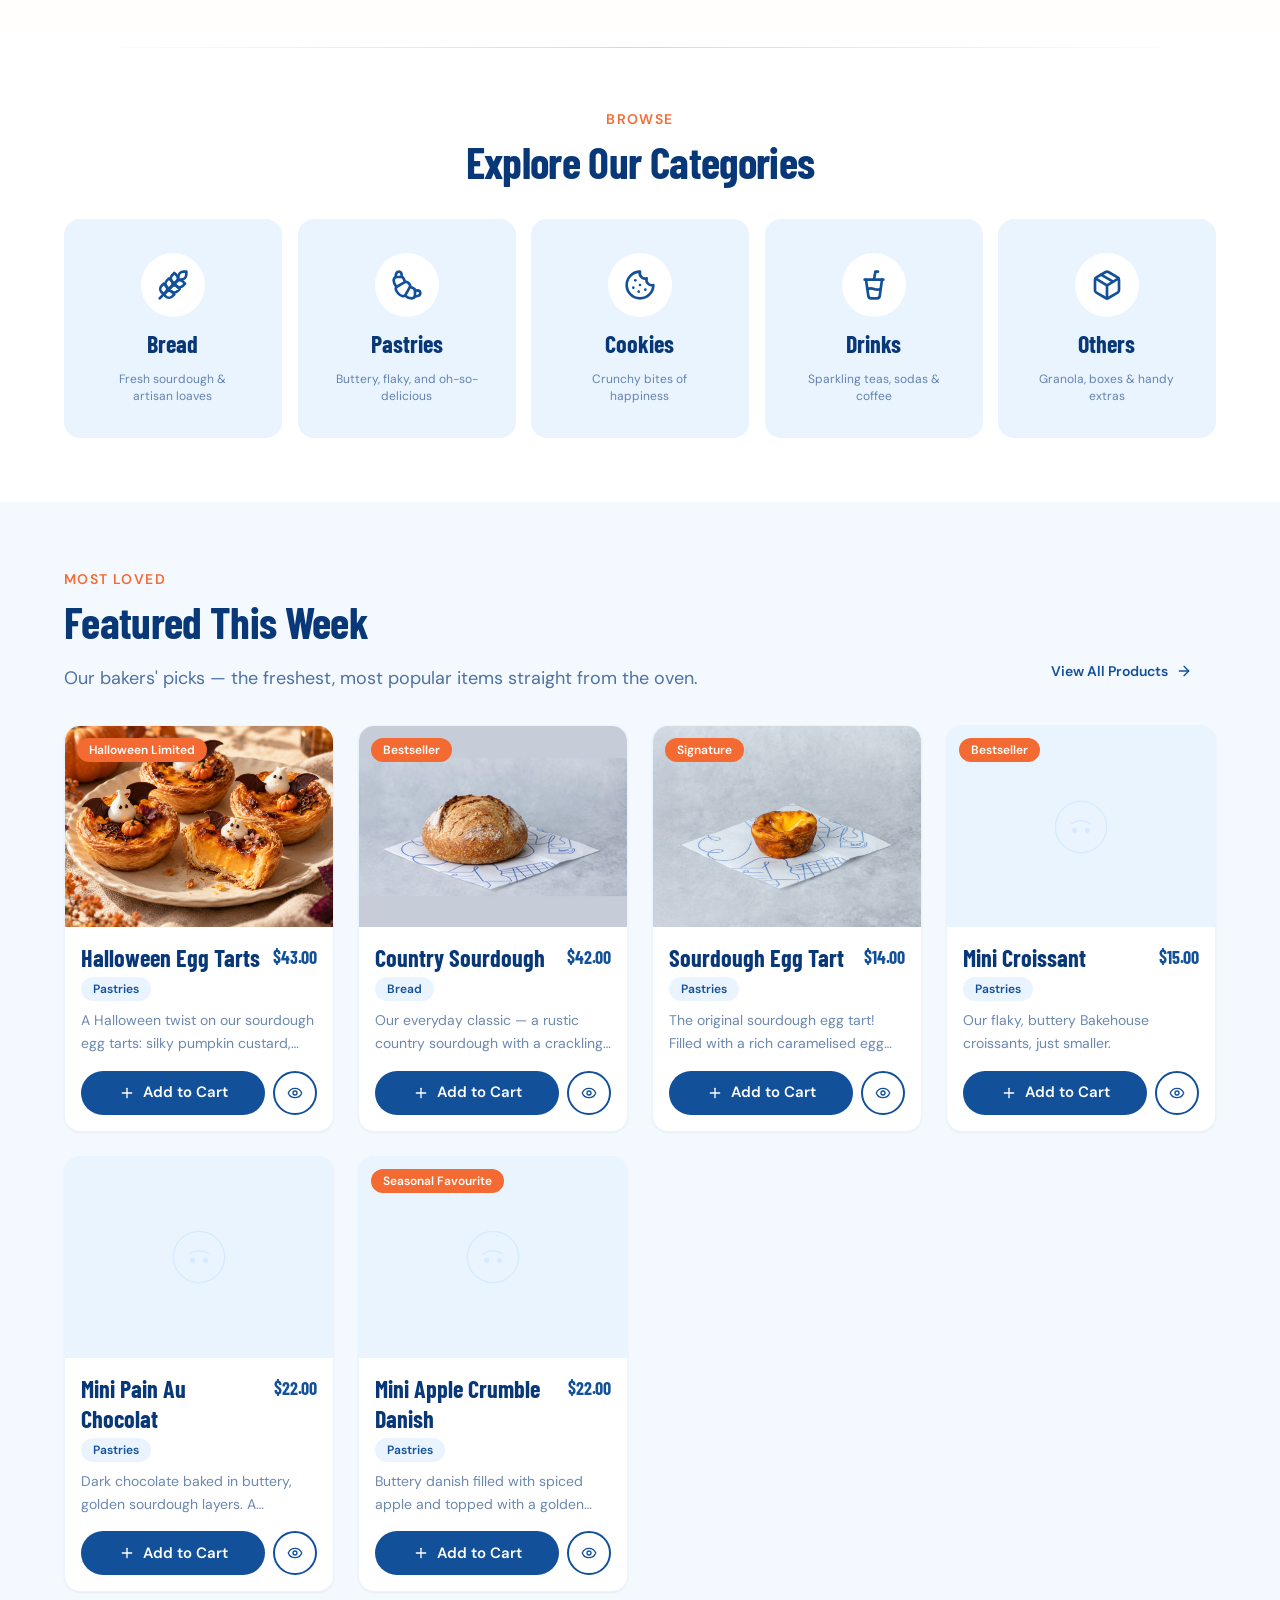
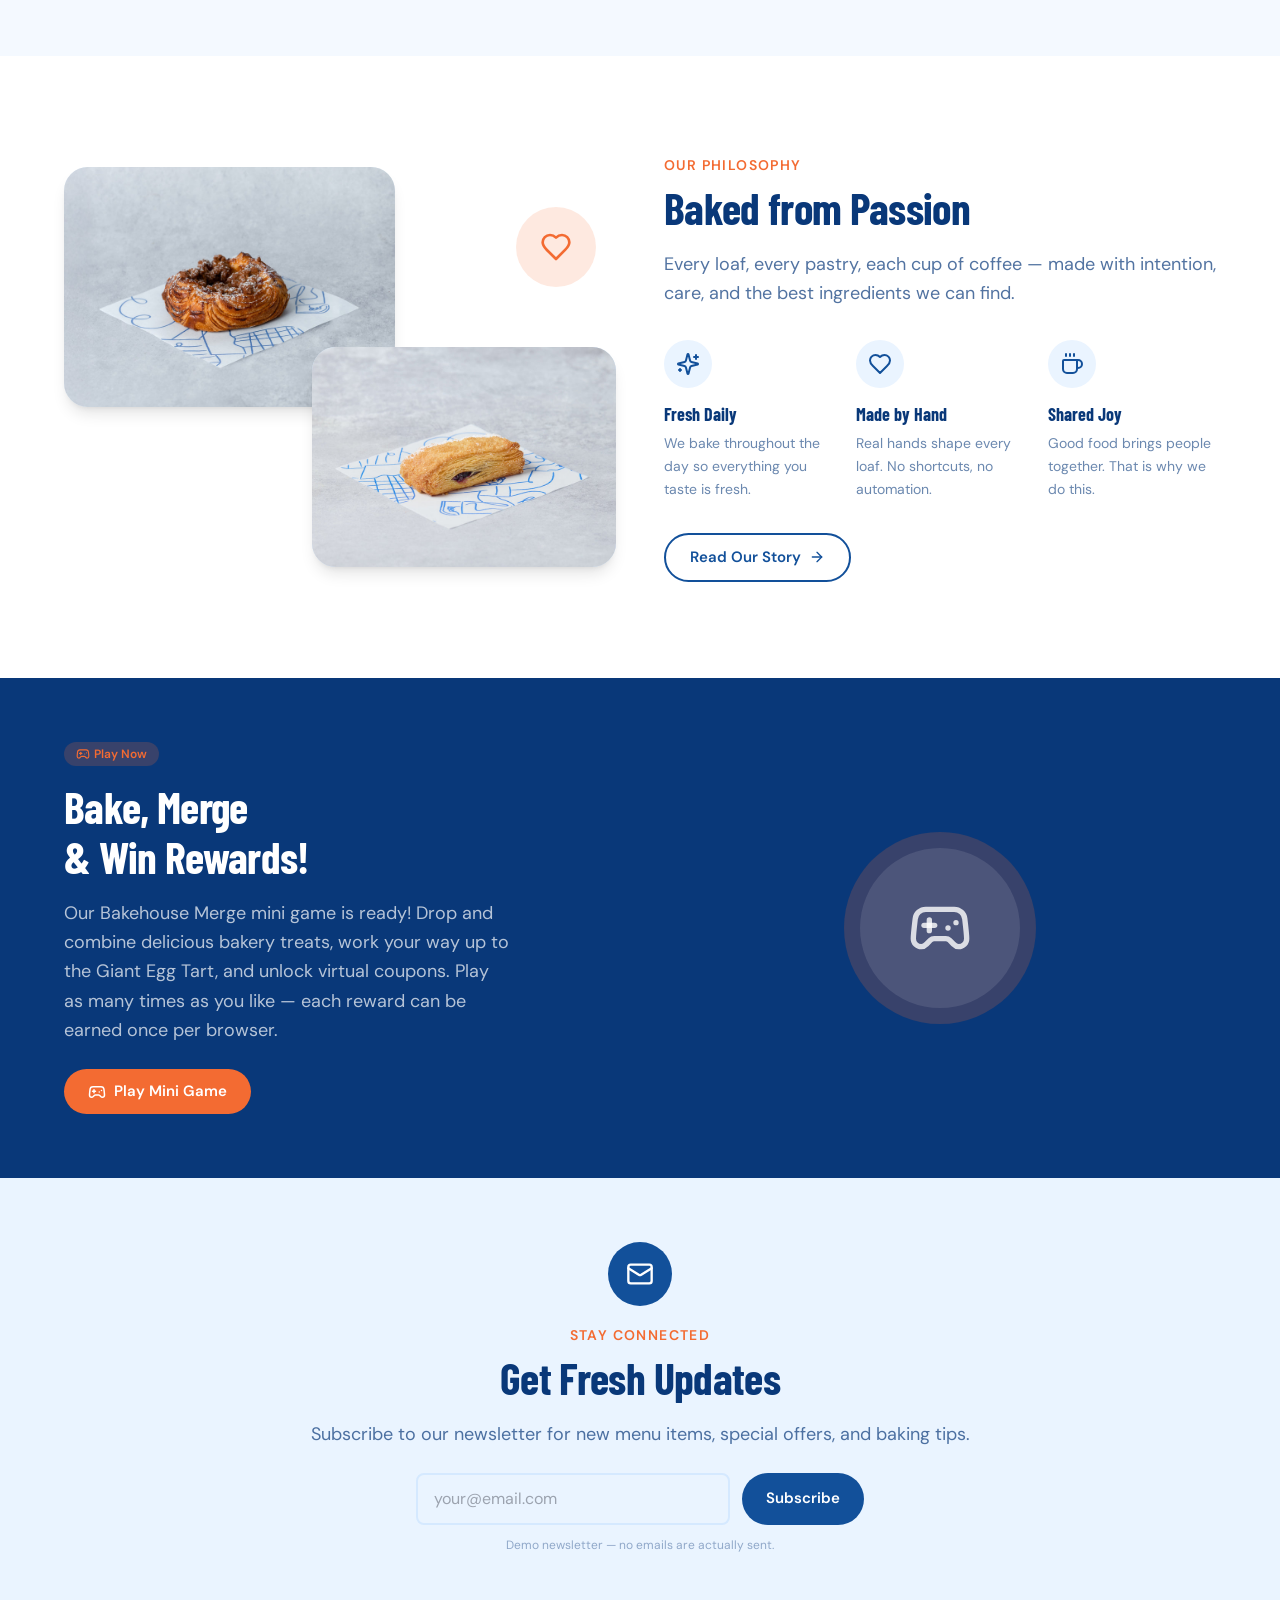
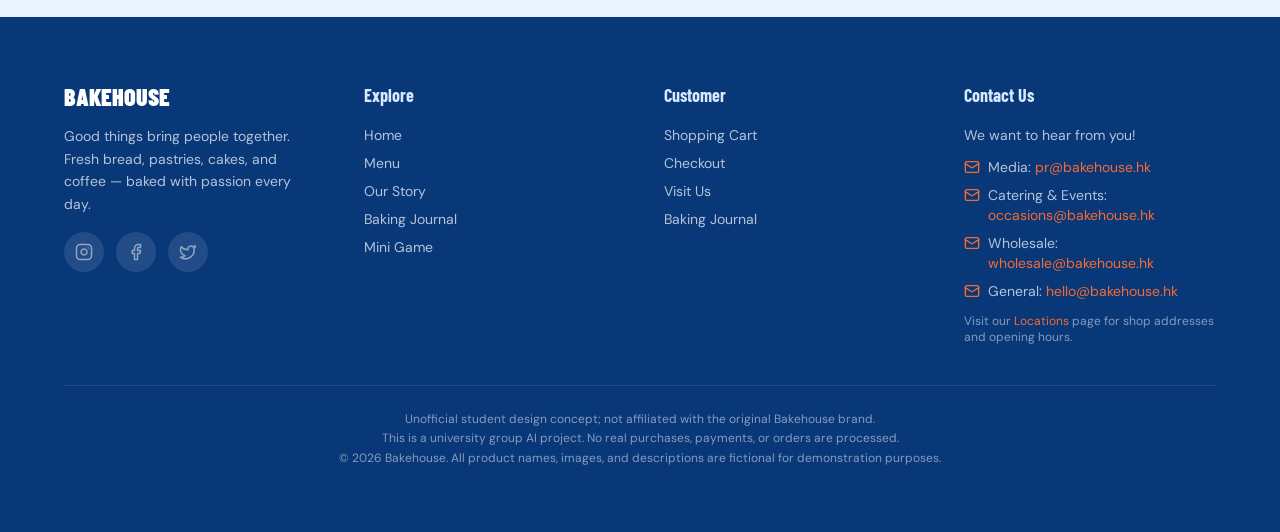
==== commit e2b76c55: "Refresh improved Boo mobile styles" ====
--- a/index.html
+++ b/index.html
@@ -12,7 +12,7 @@
     <title>Bakehouse — A Modern Bakery Experience</title>
     <script type="module" crossorigin src="./assets/index-halloween.js?v=20261029storytimelinev1"></script>
     <link rel="stylesheet" crossorigin href="./assets/index-Gh48ig3V.css">
-    <link rel="stylesheet" href="./assets/halloween.css?v=20261029boomobilev1">
+    <link rel="stylesheet" href="./assets/halloween.css?v=20261029boomobilev2">
     <link rel="stylesheet" href="./assets/home-motion.css?v=20261029preview3">
     <link rel="stylesheet" href="./assets/typography.css">
     <script>
--- a/assets/halloween.css
+++ b/assets/halloween.css
@@ -80,9 +80,10 @@
  .hw-pet-close-row{width:180px;max-width:min(180px,calc(100vw - 16px));margin-left:-88px}
  .hw-pet-close-row .hw-pet-close{width:30px;height:30px;flex-basis:30px;font-size:20px}
  .hw-snack{width:31px;height:27px;left:27px;top:56px}
- .hw-pet-name{width:94px;max-width:calc(100vw - 12px);box-sizing:border-box;font-size:6.5px;letter-spacing:.3px;padding:4px 6px;white-space:normal;overflow:hidden}
+ .hw-pet-name{width:104px;max-width:calc(100vw - 12px);margin-left:-5px;box-sizing:border-box;font-size:8px;line-height:1.15;letter-spacing:.2px;padding:5px 6px;gap:2px;white-space:normal;overflow:hidden;border-radius:14px}
  .hw-pet-name>span:first-child{white-space:nowrap}
- .hw-pet-treat-hint{display:block;width:100%;font-size:6px;line-height:1.15;letter-spacing:.1px;white-space:normal;text-align:center}
+ .hw-pet-treat-hint{display:block;width:100%;font-size:0;line-height:1;white-space:normal;text-align:center}
+ .hw-pet-treat-hint:after{content:'ADD TO CART · BOO REACTS';display:block;font-size:7px;line-height:1.15;letter-spacing:0;white-space:nowrap}
 }
 
 /* Keep alternating Our Story media aligned with its year copy. */
